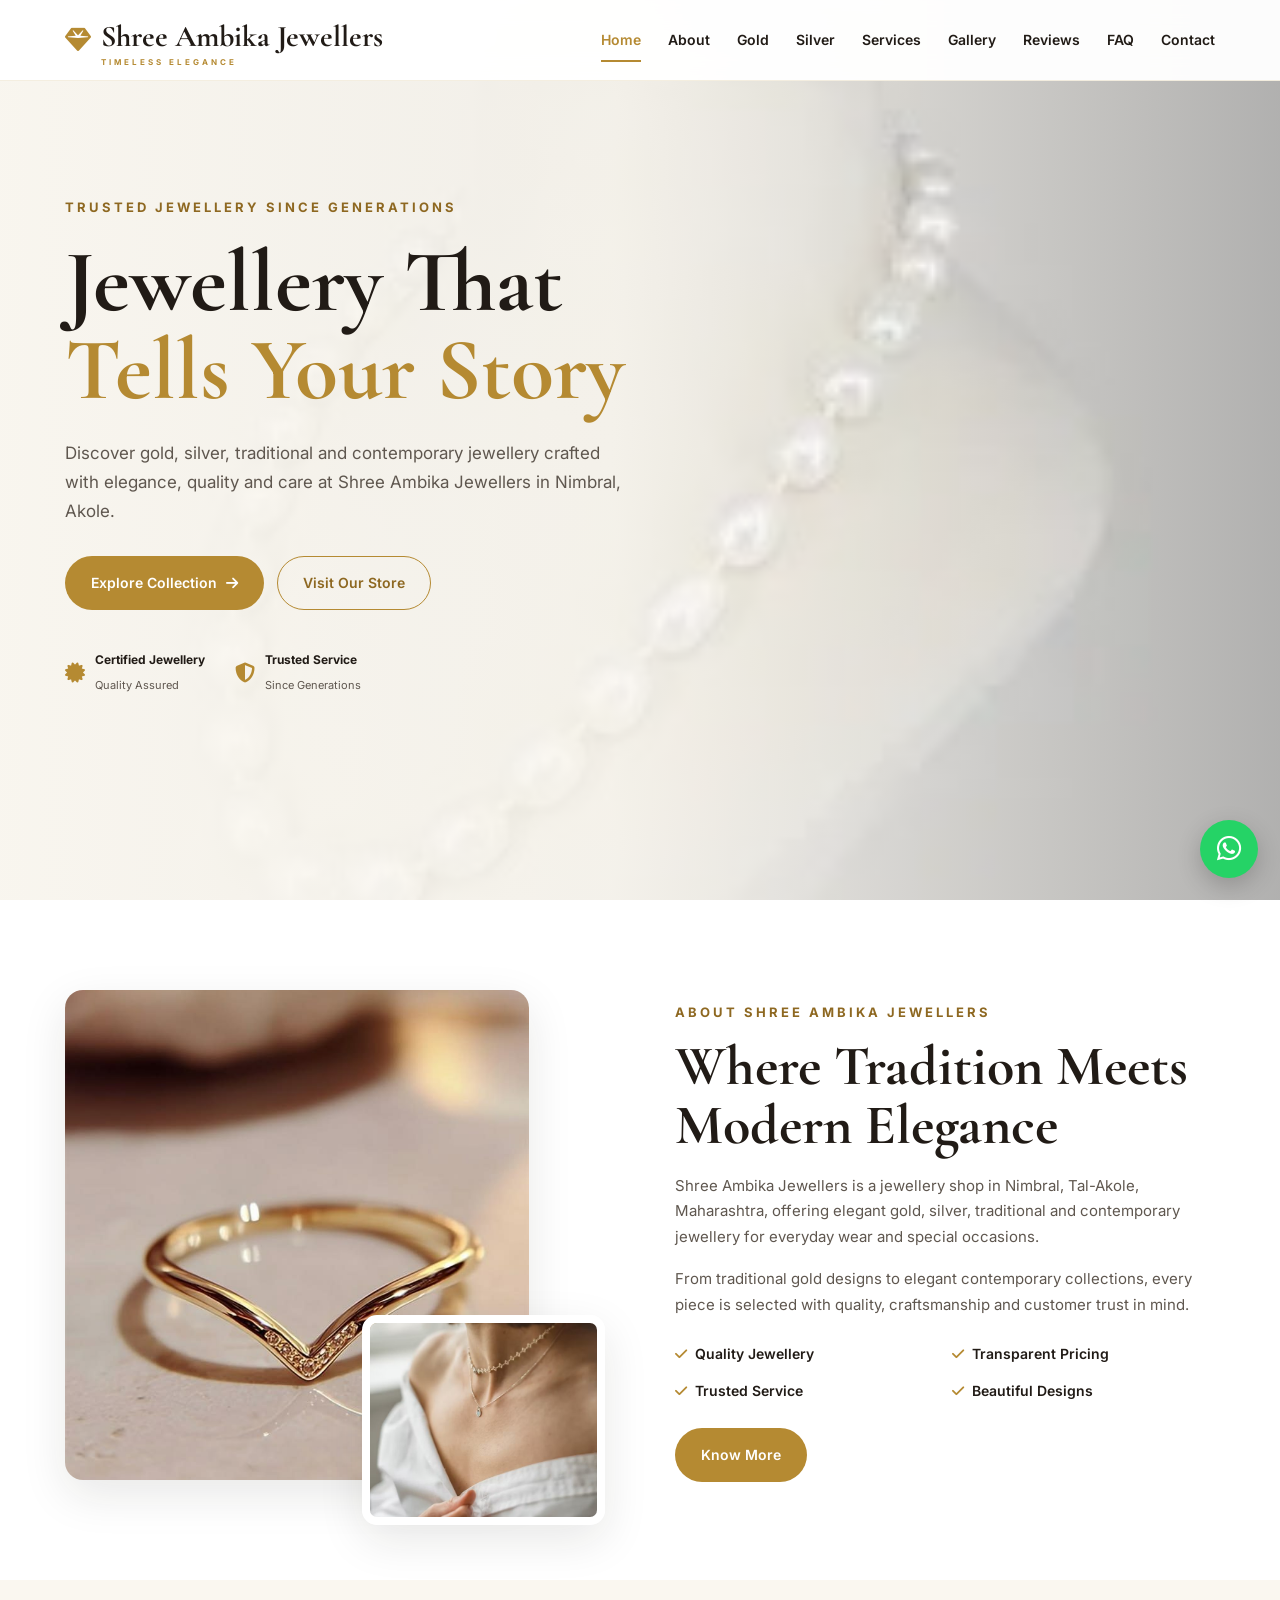
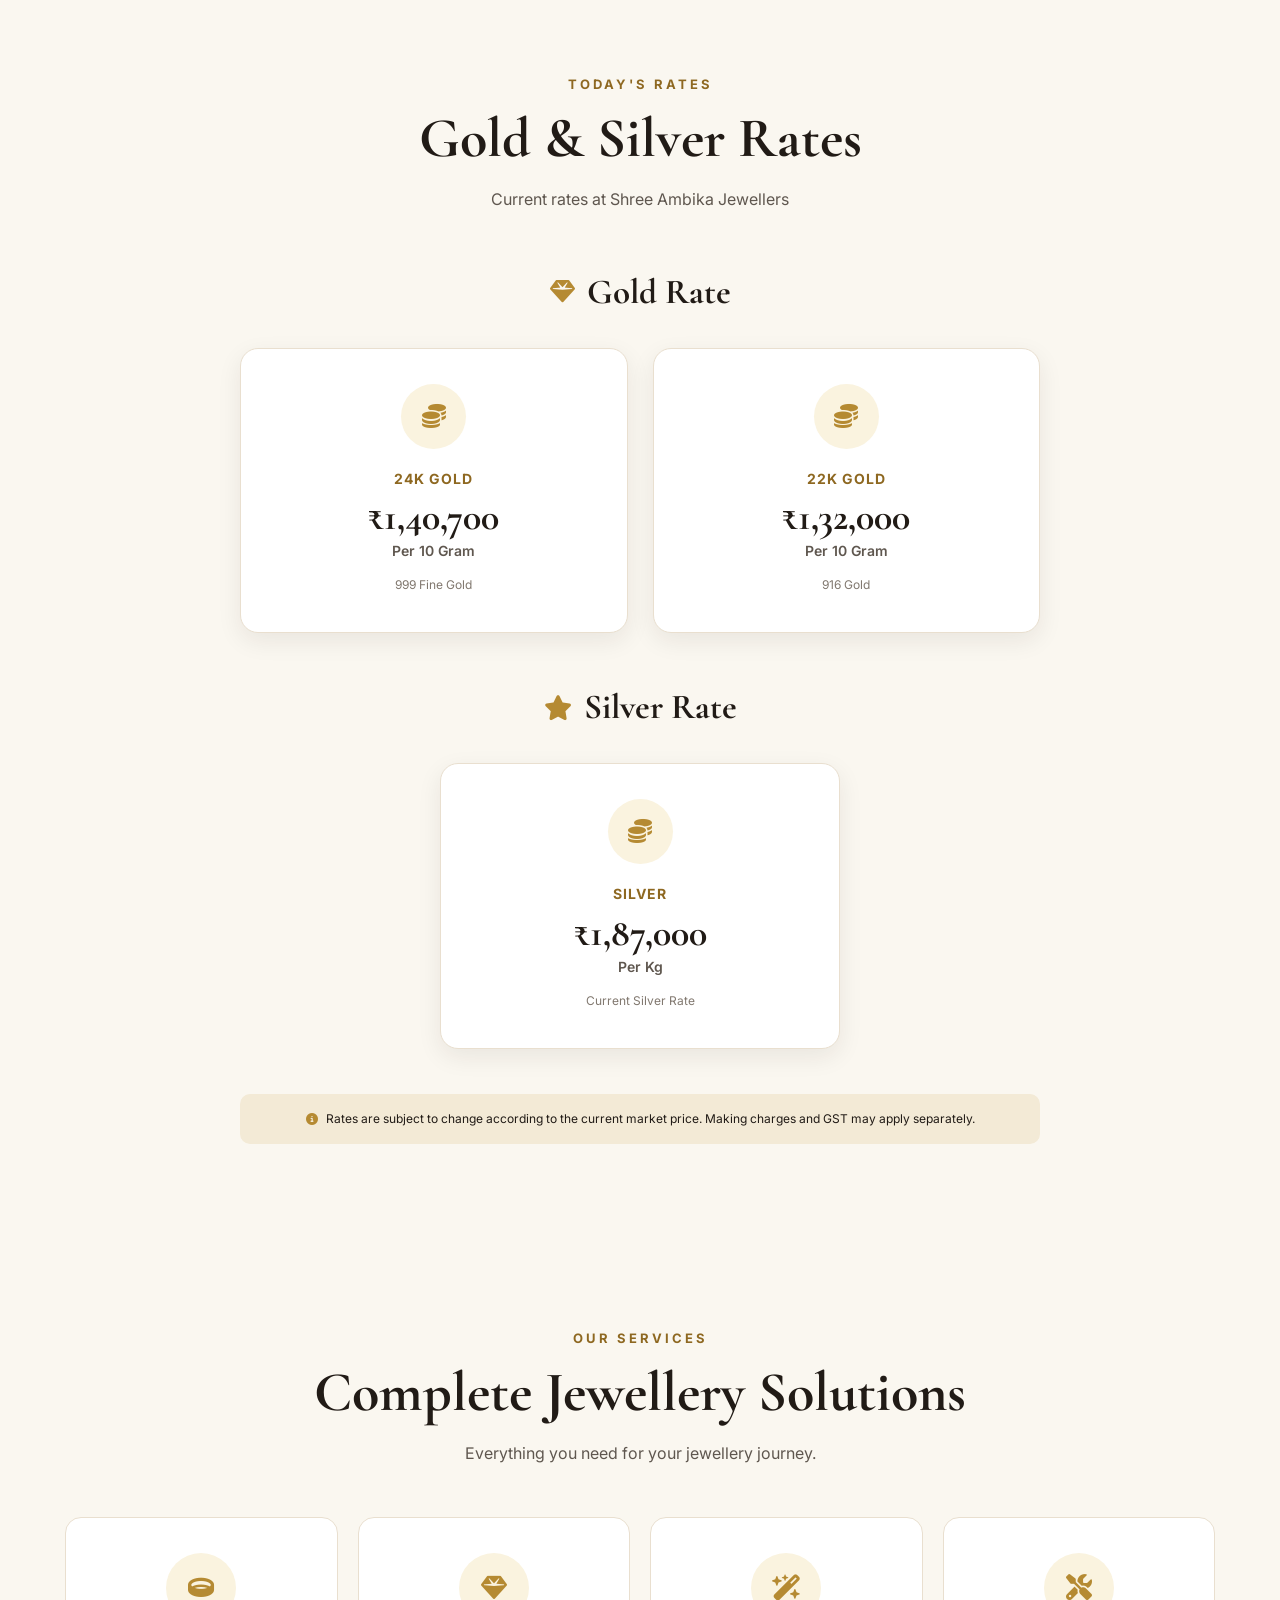
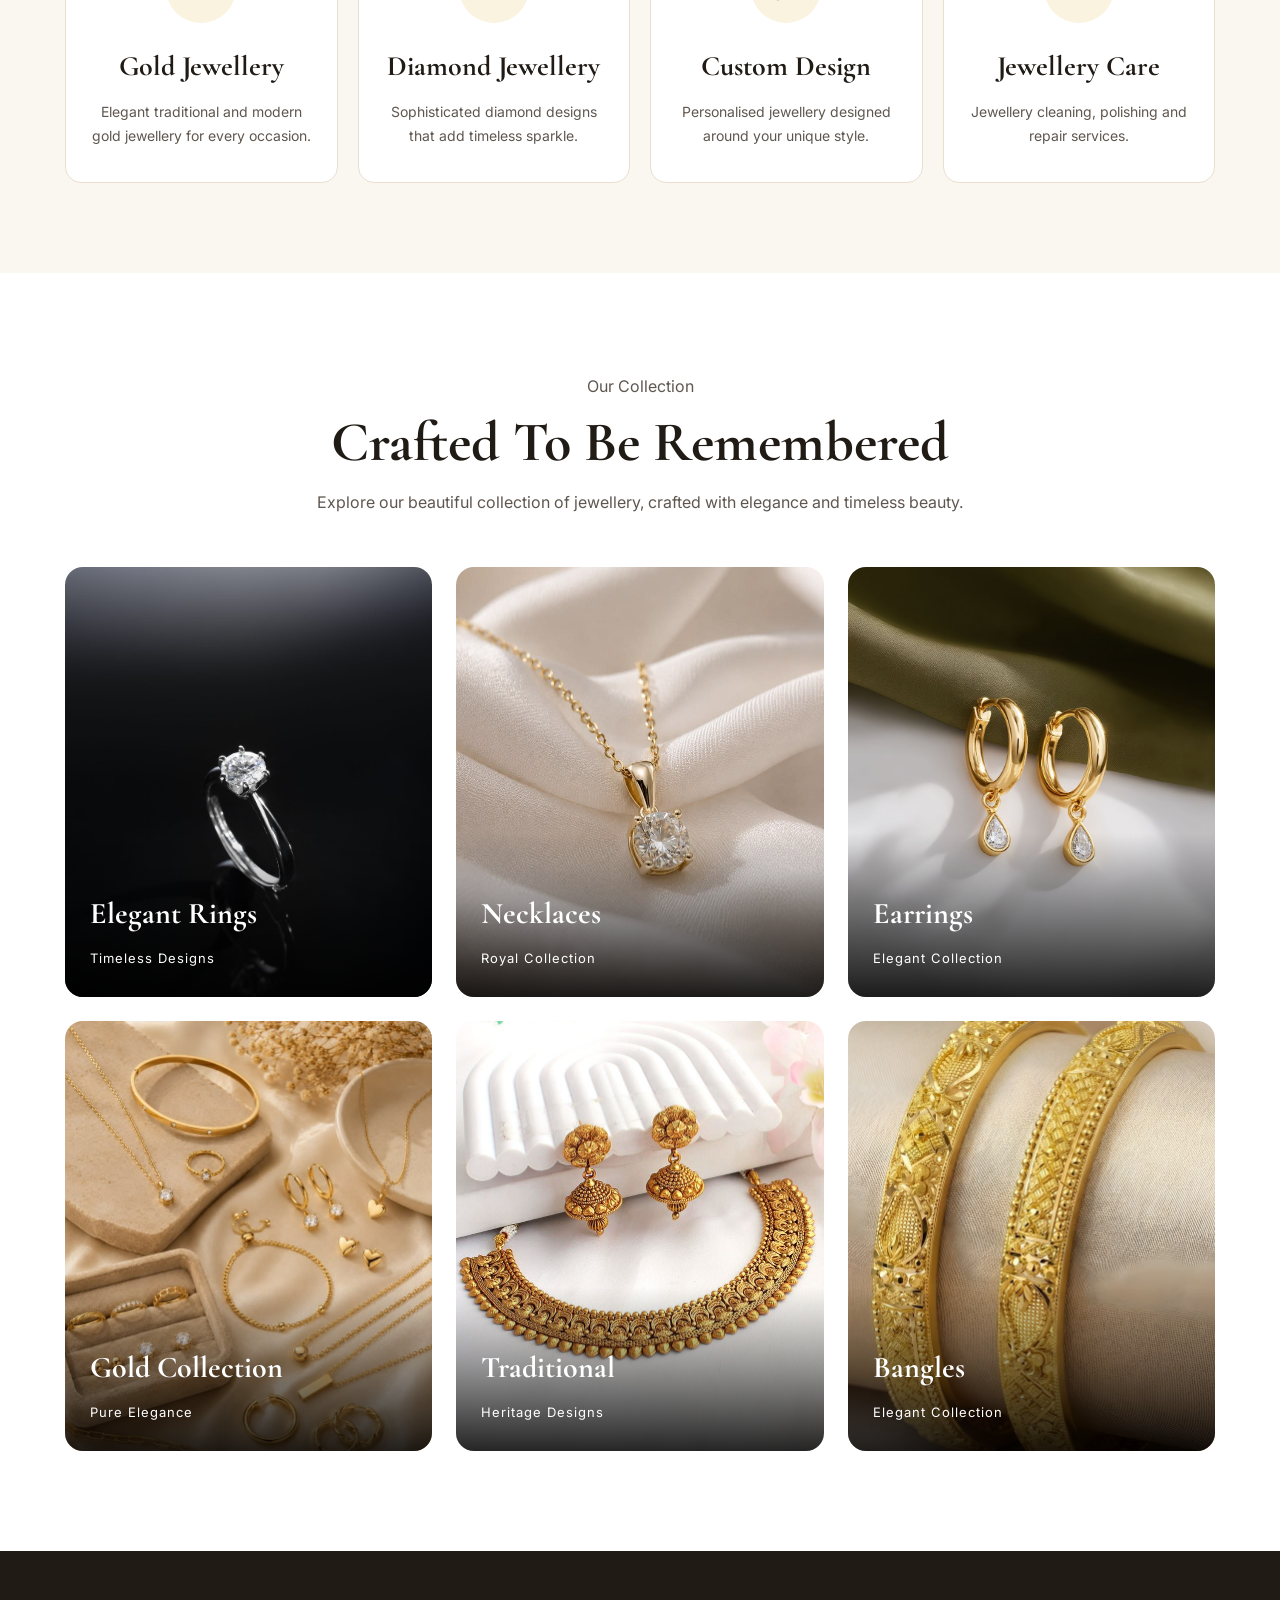
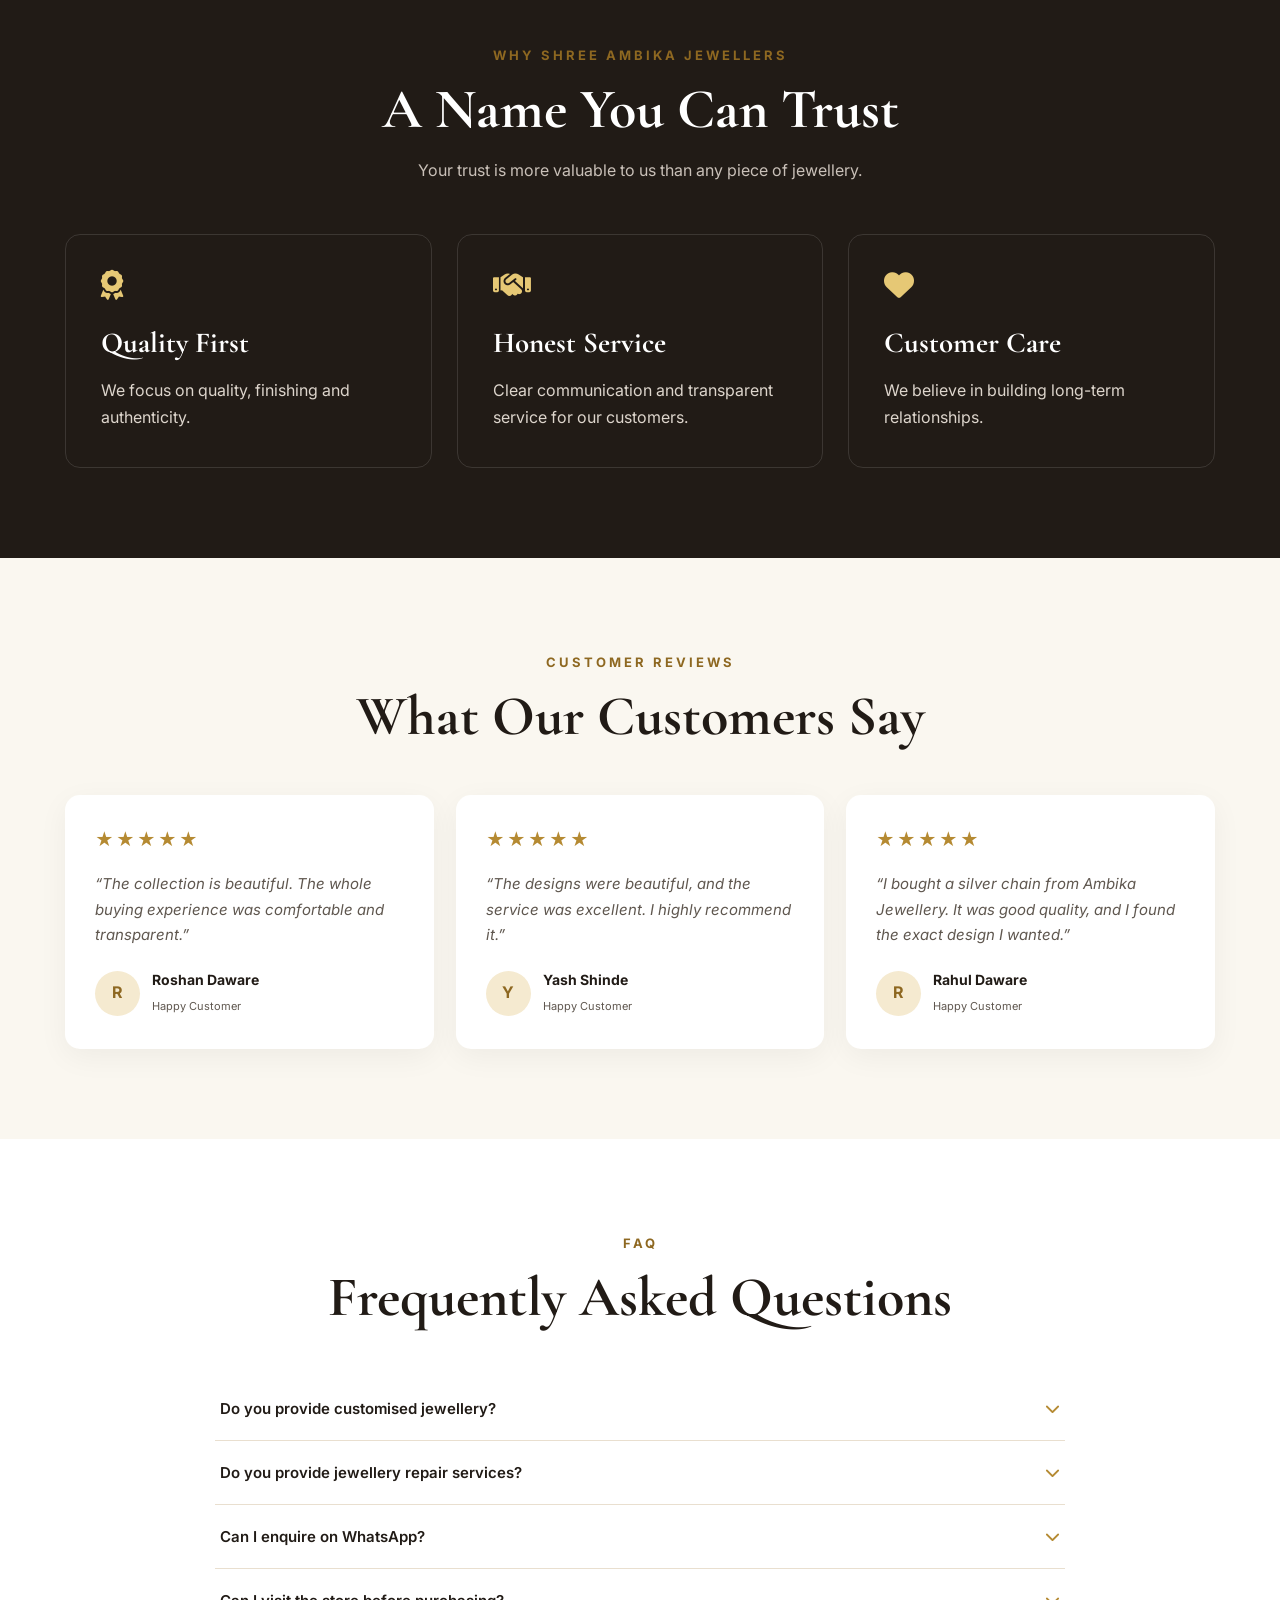
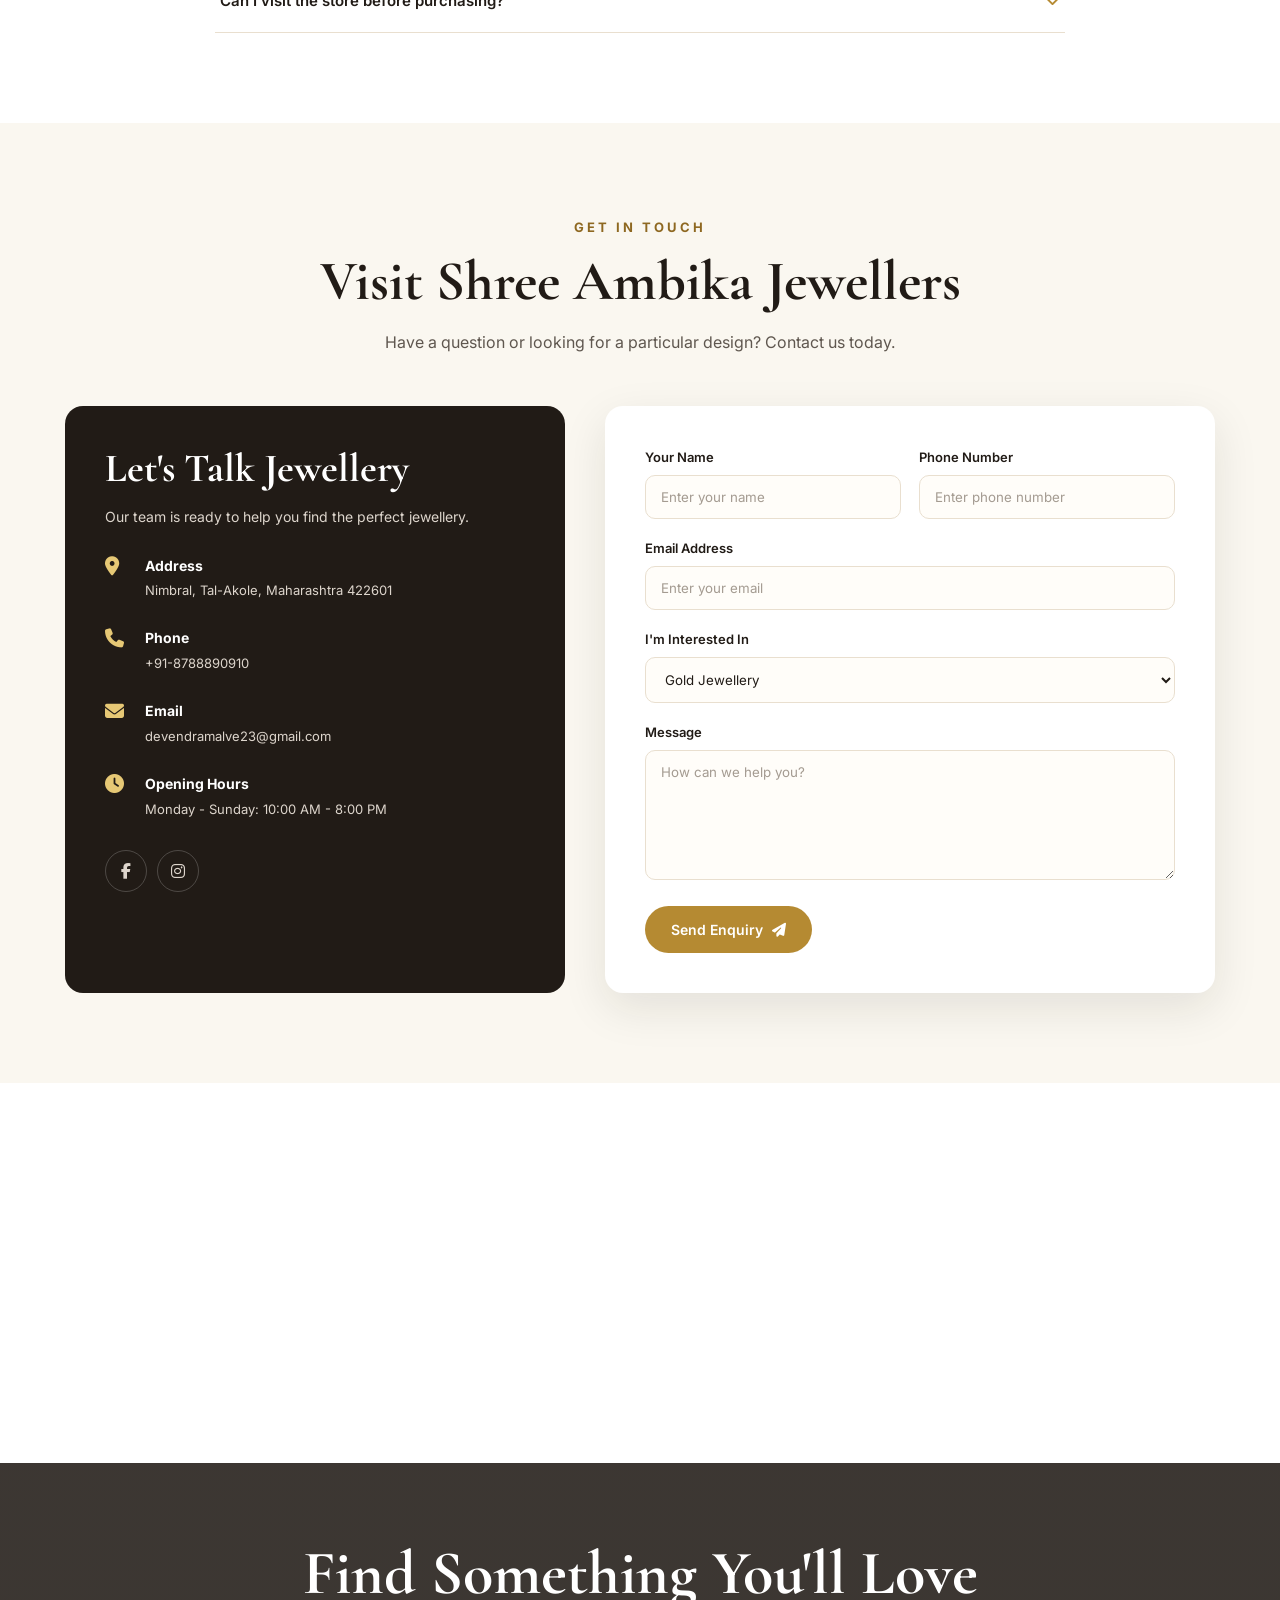
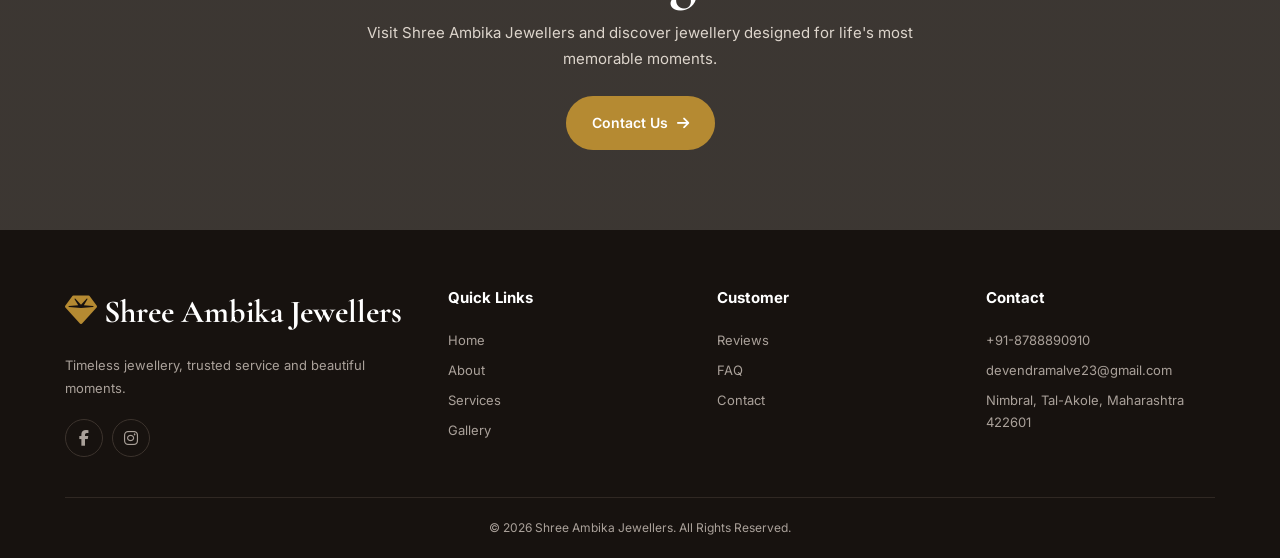
==== index.html @ 8086ce60 "initial jewellery Website" ====
<!DOCTYPE html>
<html lang="en">

<head>

    <!-- ========================= SEO ========================== -->

    <meta charset="UTF-8">

    <meta name="viewport" content="width=device-width, initial-scale=1.0">

    <title>
        Shree Ambika Jewellers | Gold & Silver Jewellery in Nimbral, Akole
    </title>

    <meta name="description"
        content="Shree Ambika Jewellers in Nimbral, Akole offers gold, silver, traditional and elegant jewellery, including rings, necklaces, earrings and bangles.">

    <meta name="author" content="Shree Ambika Jewellers">

    <meta name="robots"
        content="index, follow, max-image-preview:large, max-snippet:-1, max-video-preview:-1">

    <meta name="theme-color" content="#1a0f0a">


    <!-- ========================= CANONICAL ========================== -->

    <link rel="canonical" href="https://YOUR-NETLIFY-SITE.netlify.app/">


    <!-- ========================= FAVICON ========================== -->

    <link rel="icon" type="image/png" sizes="32x32" href="images/favicon-32x32.png">

    <link rel="icon" type="image/png" sizes="192x192" href="images/favicon-192x192.png">

    <link rel="apple-touch-icon" sizes="180x180" href="images/apple-touch-icon.png">


    <!-- ========================= OPEN GRAPH / FACEBOOK ========================== -->

    <meta property="og:type" content="website">

    <meta property="og:site_name"
        content="Shree Ambika Jewellers">

    <meta property="og:title"
        content="Shree Ambika Jewellers | Gold & Silver Jewellery in Nimbral, Akole">

    <meta property="og:description"
        content="Discover elegant gold, silver, traditional and contemporary jewellery at Shree Ambika Jewellers in Nimbral, Akole.">

    <meta property="og:locale" content="en_IN">

    <meta property="og:url" content="https://YOUR-NETLIFY-SITE.netlify.app/">

    <meta property="og:image"
        content="https://YOUR-NETLIFY-SITE.netlify.app/images/og-image.jpg">

    <meta property="og:image:width" content="1200">
    <meta property="og:image:height" content="630">

    <meta property="og:image:alt"
        content="Shree Ambika Jewellers gold jewellery collection">


    <!-- ========================= TWITTER / X ========================== -->

    <meta name="twitter:card"
        content="summary_large_image">

    <meta name="twitter:title"
        content="Shree Ambika Jewellers | Gold & Silver Jewellery in Nimbral, Akole">

    <meta name="twitter:description"
        content="Gold, silver, traditional and elegant jewellery in Nimbral, Akole. Explore rings, necklaces, earrings, bangles and more.">

    <meta name="twitter:image"
        content="https://YOUR-NETLIFY-SITE.netlify.app/images/og-image.jpg">


    <!-- ========================= GOOGLE FONTS ========================== -->

    <link rel="preconnect" href="https://fonts.googleapis.com">

    <link rel="preconnect" href="https://fonts.gstatic.com" crossorigin>

    <link
        href="https://fonts.googleapis.com/css2?family=Cormorant+Garamond:wght@500;600;700&family=Inter:wght@400;500;600;700&display=swap"
        rel="stylesheet">


    <!-- ========================= FONT AWESOME ========================== -->

    <link rel="preconnect" href="https://cdnjs.cloudflare.com">

    <link
        rel="stylesheet"
        href="https://cdnjs.cloudflare.com/ajax/libs/font-awesome/6.5.2/css/all.min.css">


    <!-- ========================= MAIN CSS ========================== -->

    <link rel="stylesheet" href="style.css">


    <!-- ========================= LOCAL BUSINESS / JEWELLERY STRUCTURED DATA ========================== -->

    <script type="application/ld+json">
    {
        "@context": "https://schema.org",
        "@type": "JewelryStore",

        "@id": "https://YOUR-NETLIFY-SITE.netlify.app/#jewellery-store",

        "name": "Shree Ambika Jewellers",

        "description": "Shree Ambika Jewellers in Nimbral, Akole offers gold, silver, traditional and contemporary jewellery including rings, necklaces, earrings and bangles.",

        "url": "https://YOUR-NETLIFY-SITE.netlify.app/",

        "telephone": "+91-8788890910",

        "email": "devendramalve23@gmail.com",

        "image": [
            "https://YOUR-NETLIFY-SITE.netlify.app/images/aboutt.jpg"
        ],

        "address": {
            "@type": "PostalAddress",
            "streetAddress": "Nimbral, Tal-Akole",
            "addressLocality": "Nimbral",
            "addressRegion": "Maharashtra",
            "postalCode": "422601",
            "addressCountry": "IN"
        },

        "openingHoursSpecification": [
            {
                "@type": "OpeningHoursSpecification",
                "dayOfWeek": [
                    "Monday",
                    "Tuesday",
                    "Wednesday",
                    "Thursday",
                    "Friday",
                    "Saturday",
                    "Sunday"
                ],
                "opens": "10:00",
                "closes": "20:00"
            }
        ],

        "sameAs": [
            "https://www.facebook.com/devya.prs/",
            "https://www.instagram.com/shri.ambikajwellers/"
        ]
    }
    </script>

    <noscript><style>.reveal { opacity: 1; transform: none; }</style></noscript>

</head>

<body>

    <!-- ================= SKIP LINK ================= -->

    <a href="#home" class="skip-link">Skip to main content</a>


    <!-- ================= HEADER ================= -->

    <header class="header">

        <div class="container navbar">

            <a href="#home" class="logo">

                <i class="fa-solid fa-gem" aria-hidden="true"></i>

                <div>
                    Shree Ambika Jewellers
                    <small>TIMELESS ELEGANCE</small>
                </div>

            </a>

            <nav class="nav-menu" id="navMenu">

                <a href="#home" class="active">Home</a>
                <a href="#about">About</a>
                <a href="#gold">Gold</a>
                <a href="#silver">Silver</a>
                <a href="#services">Services</a>
                <a href="#gallery">Gallery</a>
                <a href="#reviews">Reviews</a>
                <a href="#faq">FAQ</a>
                <a href="#contact">Contact</a>

            </nav>

            <!-- Mobile Menu Button -->

            <button class="menu-btn" id="menuBtn" aria-label="Open menu">
                <i class="fa-solid fa-bars" aria-hidden="true"></i>
            </button>

        </div>

    </header>


    <!-- ================= HERO ================= -->

    <section class="hero" id="home">

        <div class="container">

            <div class="hero-content reveal">

                <span class="eyebrow">
                    Trusted Jewellery Since Generations
                </span>

                <h1>
                    Jewellery That
                    <span>Tells Your Story</span>
                </h1>

                <p>
                    Discover gold, silver, traditional and contemporary jewellery
                    crafted with elegance, quality and care at Shree Ambika Jewellers
                    in Nimbral, Akole.
                </p>

                <div class="hero-buttons">

                    <a href="#gallery" class="btn btn-primary">
                        Explore Collection
                        <i class="fa-solid fa-arrow-right" aria-hidden="true"></i>
                    </a>

                    <a href="#contact" class="btn btn-outline">
                        Visit Our Store
                    </a>

                </div>

                <div class="hero-features">

                    <div>
                        <i class="fa-solid fa-certificate" aria-hidden="true"></i>
                        <div>
                            <strong>Certified Jewellery</strong>
                            <small>Quality Assured</small>
                        </div>
                    </div>

                    <div>
                        <i class="fa-solid fa-shield-halved" aria-hidden="true"></i>
                        <div>
                            <strong>Trusted Service</strong>
                            <small>Since Generations</small>
                        </div>
                    </div>

                </div>

            </div>

        </div>

    </section>


    <!-- ================= ABOUT ================= -->

    <section class="about" id="about">

        <div class="container about-grid">

            <div class="about-images reveal">

                <img
                    src="images/aboutt.jpg"
                    alt="Ambika Jewellery Collection"
                    class="about-main-image"
                    width="736" height="1313"
                    loading="lazy" decoding="async">

                <img
                    src="images/about1.jpg"
                    alt="Gold Jewellery"
                    class="about-small-image"
                    width="600" height="899"
                    loading="lazy" decoding="async">

            </div>


            <div class="about-content reveal">

                <span class="eyebrow">
                    About Shree Ambika Jewellers
                </span>

                <h2>
                    Where Tradition Meets Modern Elegance
                </h2>

                <p>
                    Shree Ambika Jewellers is a jewellery shop in Nimbral, Tal-Akole,
                    Maharashtra, offering elegant gold, silver, traditional and
                    contemporary jewellery for everyday wear and special occasions.
                </p>

                <p>
                    From traditional gold designs to elegant
                    contemporary collections, every piece is
                    selected with quality, craftsmanship and
                    customer trust in mind.
                </p>

                <ul class="about-list">

                    <li>
                        <i class="fa-solid fa-check" aria-hidden="true"></i>
                        Quality Jewellery
                    </li>

                    <li>
                        <i class="fa-solid fa-check" aria-hidden="true"></i>
                        Transparent Pricing
                    </li>

                    <li>
                        <i class="fa-solid fa-check" aria-hidden="true"></i>
                        Trusted Service
                    </li>

                    <li>
                        <i class="fa-solid fa-check" aria-hidden="true"></i>
                        Beautiful Designs
                    </li>

                </ul>

                <a href="#contact" class="btn btn-primary">
                    Know More
                </a>

            </div>

        </div>

    </section>


    <!-- ================= GOLD & SILVER RATES ================= -->

    <section class="rates-section" id="gold">

        <div class="container">

            <div class="section-heading">

                <span class="eyebrow">Today's Rates</span>

                <h2>Gold & Silver Rates</h2>

                <p>
                    Current rates at Shree Ambika Jewellers
                </p>

            </div>


            <!-- GOLD -->

            <div class="metal-section">

                <div class="metal-title">

                    <i class="fa-solid fa-gem" aria-hidden="true"></i>

                    <h3>Gold Rate</h3>

                </div>


                <div class="rates-grid">

                    <div class="rate-card">

                        <div class="rate-icon">
                            <i class="fa-solid fa-coins" aria-hidden="true"></i>
                        </div>

                        <span>24K Gold</span>

                        <h4>₹1,40,700</h4>

                        <p>Per 10 Gram</p>

                        <small>999 Fine Gold</small>

                    </div>


                    <div class="rate-card">

                        <div class="rate-icon">
                            <i class="fa-solid fa-coins" aria-hidden="true"></i>
                        </div>

                        <span>22K Gold</span>

                        <h4>₹1,32,000</h4>

                        <p>Per 10 Gram</p>

                        <small>916 Gold</small>

                    </div>

                </div>

            </div>


            <!-- SILVER -->

            <div class="metal-section silver-section" id="silver">

                <div class="metal-title">

                    <i class="fa-solid fa-star" aria-hidden="true"></i>

                    <h3>Silver Rate</h3>

                </div>


                <div class="rates-grid silver-grid">

                    <div class="rate-card">

                        <div class="rate-icon">
                            <i class="fa-solid fa-coins" aria-hidden="true"></i>
                        </div>

                        <span>Silver</span>

                        <h4>₹1,87,000</h4>

                        <p>Per Kg</p>

                        <small>Current Silver Rate</small>

                    </div>

                </div>

            </div>


            <div class="rate-note">

                <i class="fa-solid fa-circle-info" aria-hidden="true"></i>

                Rates are subject to change according to the
                current market price. Making charges and GST
                may apply separately.

            </div>

        </div>

    </section>


    <!-- ================= SERVICES ================= -->

    <section class="services" id="services">

        <div class="container">

            <div class="section-heading reveal">

                <span class="eyebrow">
                    Our Services
                </span>

                <h2>
                    Complete Jewellery Solutions
                </h2>

                <p>
                    Everything you need for your jewellery journey.
                </p>

            </div>


            <div class="services-grid">

                <div class="service-card reveal">

                    <div class="service-icon">
                        <i class="fa-solid fa-ring" aria-hidden="true"></i>
                    </div>

                    <h3>Gold Jewellery</h3>

                    <p>
                        Elegant traditional and modern gold
                        jewellery for every occasion.
                    </p>

                </div>


                <div class="service-card reveal">

                    <div class="service-icon">
                        <i class="fa-solid fa-gem" aria-hidden="true"></i>
                    </div>

                    <h3>Diamond Jewellery</h3>

                    <p>
                        Sophisticated diamond designs that
                        add timeless sparkle.
                    </p>

                </div>


                <div class="service-card reveal">

                    <div class="service-icon">
                        <i class="fa-solid fa-wand-magic-sparkles" aria-hidden="true"></i>
                    </div>

                    <h3>Custom Design</h3>

                    <p>
                        Personalised jewellery designed around
                        your unique style.
                    </p>

                </div>


                <div class="service-card reveal">

                    <div class="service-icon">
                        <i class="fa-solid fa-screwdriver-wrench" aria-hidden="true"></i>
                    </div>

                    <h3>Jewellery Care</h3>

                    <p>
                        Jewellery cleaning, polishing and
                        repair services.
                    </p>

                </div>

            </div>

        </div>

    </section>


    <!-- ================= GALLERY ================= -->

    <section class="gallery" id="gallery">

        <div class="container">

            <div class="section-heading">

                <span class="section-tag">Our Collection</span>

                <h2>Crafted To Be Remembered</h2>

                <p>
                    Explore our beautiful collection of jewellery,
                    crafted with elegance and timeless beauty.
                </p>

            </div>


            <div class="gallery-grid">

                <!-- ELEGANT RINGS -->

                <div class="gallery-item collection-category" data-category="rings">

                    <img src="images/ring.jpg"
                         alt="Elegant ring collection at Shree Ambika Jewellers"
                         width="933" height="1400"
                         loading="lazy" decoding="async">

                    <div class="gallery-overlay">
                        <h3>Elegant Rings</h3>
                        <span>Timeless Designs</span>
                    </div>

                </div>


                <!-- NECKLACES -->

                <div class="gallery-item collection-category" data-category="necklaces">

                    <img src="images/necklaces.jpg"
                         alt="Necklace collection at Shree Ambika Jewellers"
                         width="736" height="981"
                         loading="lazy" decoding="async">

                    <div class="gallery-overlay">
                        <h3>Necklaces</h3>
                        <span>Royal Collection</span>
                    </div>

                </div>


                <!-- EARRINGS -->

                <div class="gallery-item collection-category" data-category="earrings">

                    <img src="images/earing.jpg"
                         alt="Elegant earrings collection at Shree Ambika Jewellers"
                         width="992" height="1200"
                         loading="lazy" decoding="async">

                    <div class="gallery-overlay">
                        <h3>Earrings</h3>
                        <span>Elegant Collection</span>
                    </div>

                </div>


                <!-- GOLD -->

                <div class="gallery-item collection-category" data-category="gold">

                    <img src="images/gold.jpg"
                         alt="Gold jewellery collection in Nimbral, Akole"
                         width="735" height="937"
                         loading="lazy" decoding="async">

                    <div class="gallery-overlay">
                        <h3>Gold Collection</h3>
                        <span>Pure Elegance</span>
                    </div>

                </div>


                <!-- TRADITIONAL -->

                <div class="gallery-item collection-category" data-category="traditional">

                    <img src="images/traditional.jpg"
                         alt="Traditional Indian gold jewellery collection"
                         width="736" height="981"
                         loading="lazy" decoding="async">

                    <div class="gallery-overlay">
                        <h3>Traditional</h3>
                        <span>Heritage Designs</span>
                    </div>

                </div>


                <!-- BANGLES -->

                <div class="gallery-item collection-category" data-category="bangles">

                    <img src="images/bangles.jpg"
                         alt="Bangles collection at Shree Ambika Jewellers"
                         width="736" height="1104"
                         loading="lazy" decoding="async">

                    <div class="gallery-overlay">
                        <h3>Bangles</h3>
                        <span>Elegant Collection</span>
                    </div>

                </div>

            </div>

        </div>

    </section>


    <!-- ================= COLLECTION MODAL ================= -->

    <div class="collection-modal" id="collectionModal">

        <div class="collection-modal-overlay"></div>

        <div class="collection-modal-content">

            <button class="collection-close" id="collectionClose" aria-label="Close gallery">
                &times;
            </button>


            <div class="collection-modal-header">

                <span class="section-tag" id="collectionCategory">
                    Collection
                </span>

                <h2 id="collectionTitle">
                    Jewellery Collection
                </h2>

            </div>


            <div class="collection-grid" id="collectionGrid">

                <!-- ================= RINGS ================= -->

                <div class="collection-images" data-collection="rings">

                    <div class="collection-photo">
                        <img src="images/rings/ring1.jpg" alt="Ring design 1 at Shree Ambika Jewellers" width="736" height="1104" loading="lazy" decoding="async">
                    </div>

                    <div class="collection-photo">
                        <img src="images/rings/ring2.jpg" alt="Ring design 2 at Shree Ambika Jewellers" width="736" height="736" loading="lazy" decoding="async">
                    </div>

                    <div class="collection-photo">
                        <img src="images/rings/ring3.jpg" alt="Ring design 3 at Shree Ambika Jewellers" width="785" height="1400" loading="lazy" decoding="async">
                    </div>

                    <div class="collection-photo">
                        <img src="images/rings/ring4.jpg" alt="Ring design 4 at Shree Ambika Jewellers" width="736" height="981" loading="lazy" decoding="async">
                    </div>

                    <div class="collection-photo">
                        <img src="images/rings/ring5.jpg" alt="Ring design 5 at Shree Ambika Jewellers" width="551" height="789" loading="lazy" decoding="async">
                    </div>

                    <div class="collection-photo">
                        <img src="images/rings/ring6.jpg" alt="Ring design 6 at Shree Ambika Jewellers" width="1200" height="1200" loading="lazy" decoding="async">
                    </div>

                </div>


                <!-- ================= NECKLACES ================= -->

                <div class="collection-images" data-collection="necklaces">

                    <div class="collection-photo">
                        <img src="images/necklaces/necklaces1.jpg" alt="Necklace design 1 at Shree Ambika Jewellers" width="736" height="917" loading="lazy" decoding="async">
                    </div>

                    <div class="collection-photo">
                        <img src="images/necklaces/necklaces2.jpg" alt="Necklace design 2 at Shree Ambika Jewellers" width="933" height="1400" loading="lazy" decoding="async">
                    </div>

                    <div class="collection-photo">
                        <img src="images/necklaces/necklaces3.jpg" alt="Necklace design 3 at Shree Ambika Jewellers" width="933" height="1400" loading="lazy" decoding="async">
                    </div>

                    <div class="collection-photo">
                        <img src="images/necklaces/necklaces4.jpg" alt="Necklace design 4 at Shree Ambika Jewellers" width="720" height="959" loading="lazy" decoding="async">
                    </div>

                    <div class="collection-photo">
                        <img src="images/necklaces/necklaces5.jpg" alt="Necklace design 5 at Shree Ambika Jewellers" width="735" height="1105" loading="lazy" decoding="async">
                    </div>

                    <div class="collection-photo">
                        <img src="images/necklaces/necklaces6.jpg" alt="Necklace design 6 at Shree Ambika Jewellers" width="1051" height="1400" loading="lazy" decoding="async">
                    </div>

                </div>


                <!-- ================= EARRINGS ================= -->

                <div class="collection-images" data-collection="earrings">

                    <div class="collection-photo">
                        <img src="images/earing/earing1.jpg" alt="Earring design 1 at Shree Ambika Jewellers" width="387" height="309" loading="lazy" decoding="async">
                    </div>

                    <div class="collection-photo">
                        <img src="images/earing/earing2.jpg" alt="Earring design 2 at Shree Ambika Jewellers" width="800" height="800" loading="lazy" decoding="async">
                    </div>

                    <div class="collection-photo">
                        <img src="images/earing/earing3.jpg" alt="Earring design 3 at Shree Ambika Jewellers" width="1000" height="1000" loading="lazy" decoding="async">
                    </div>

                    <div class="collection-photo">
                        <img src="images/earing/earing4.jpg" alt="Earring design 4 at Shree Ambika Jewellers" width="736" height="1104" loading="lazy" decoding="async">
                    </div>

                    <div class="collection-photo">
                        <img src="images/earing/earing5.jpg" alt="Earring design 5 at Shree Ambika Jewellers" width="550" height="733" loading="lazy" decoding="async">
                    </div>

                    <div class="collection-photo">
                        <img src="images/earing/earing6.jpg" alt="Earring design 6 at Shree Ambika Jewellers" width="360" height="360" loading="lazy" decoding="async">
                    </div>

                </div>


                <!-- ================= GOLD ================= -->

                <div class="collection-images" data-collection="gold">

                    <div class="collection-photo">
                        <img src="images/gold/gold1.jpg" alt="Gold jewellery design 1 at Shree Ambika Jewellers" width="463" height="266" loading="lazy" decoding="async">
                    </div>

                    <div class="collection-photo">
                        <img src="images/gold/gold2.jpg" alt="Gold jewellery design 2 at Shree Ambika Jewellers" width="736" height="1104" loading="lazy" decoding="async">
                    </div>

                    <div class="collection-photo">
                        <img src="images/gold/gold3.jpg" alt="Gold jewellery design 3 at Shree Ambika Jewellers" width="1050" height="1400" loading="lazy" decoding="async">
                    </div>

                    <div class="collection-photo">
                        <img src="images/gold/gold4.jpg" alt="Gold jewellery design 4 at Shree Ambika Jewellers" width="736" height="1104" loading="lazy" decoding="async">
                    </div>

                    <div class="collection-photo">
                        <img src="images/gold/gold5.jpg" alt="Gold jewellery design 5 at Shree Ambika Jewellers" width="736" height="981" loading="lazy" decoding="async">
                    </div>

                    <div class="collection-photo">
                        <img src="images/gold/gold6.jpg" alt="Gold jewellery design 6 at Shree Ambika Jewellers" width="736" height="1309" loading="lazy" decoding="async">
                    </div>

                </div>


                <!-- ================= TRADITIONAL ================= -->

                <div class="collection-images" data-collection="traditional">

                    <div class="collection-photo">
                        <img src="images/traditional/traditional1.jpg" alt="Traditional jewellery design 1 at Shree Ambika Jewellers" width="735" height="833" loading="lazy" decoding="async">
                    </div>

                    <div class="collection-photo">
                        <img src="images/traditional/traditional2.jpg" alt="Traditional jewellery design 2 at Shree Ambika Jewellers" width="688" height="1376" loading="lazy" decoding="async">
                    </div>

                    <div class="collection-photo">
                        <img src="images/traditional/traditional3.jpg" alt="Traditional jewellery design 3 at Shree Ambika Jewellers" width="736" height="981" loading="lazy" decoding="async">
                    </div>

                    <div class="collection-photo">
                        <img src="images/traditional/traditional4.jpg" alt="Traditional jewellery design 4 at Shree Ambika Jewellers" width="896" height="1195" loading="lazy" decoding="async">
                    </div>

                    <div class="collection-photo">
                        <img src="images/traditional/traditional5.jpg" alt="Traditional jewellery design 5 at Shree Ambika Jewellers" width="736" height="1308" loading="lazy" decoding="async">
                    </div>

                    <div class="collection-photo">
                        <img src="images/traditional/traditional6.jpg" alt="Traditional jewellery design 6 at Shree Ambika Jewellers" width="736" height="1104" loading="lazy" decoding="async">
                    </div>

                </div>


                <!-- ================= BANGLES ================= -->

                <div class="collection-images" data-collection="bangles">

                    <div class="collection-photo">
                        <img src="images/bangles/bangles1.jpg" alt="Bangle design 1 at Shree Ambika Jewellers" width="736" height="1104" loading="lazy" decoding="async">
                    </div>

                    <div class="collection-photo">
                        <img src="images/bangles/bangles2.jpg" alt="Bangle design 2 at Shree Ambika Jewellers" width="736" height="980" loading="lazy" decoding="async">
                    </div>

                    <div class="collection-photo">
                        <img src="images/bangles/bangles3.jpg" alt="Bangle design 3 at Shree Ambika Jewellers" width="1080" height="1350" loading="lazy" decoding="async">
                    </div>

                    <div class="collection-photo">
                        <img src="images/bangles/bangles4.jpg" alt="Bangle design 4 at Shree Ambika Jewellers" width="666" height="816" loading="lazy" decoding="async">
                    </div>

                    <div class="collection-photo">
                        <img src="images/bangles/bangles5.jpg" alt="Bangle design 5 at Shree Ambika Jewellers" width="1080" height="1080" loading="lazy" decoding="async">
                    </div>

                    <div class="collection-photo">
                        <img src="images/bangles/bangles6.jpg" alt="Bangle design 6 at Shree Ambika Jewellers" width="620" height="620" loading="lazy" decoding="async">
                    </div>

                </div>

            </div>

        </div>

    </div>


    <!-- ================= IMAGE VIEWER ================= -->

    <div class="image-viewer" id="imageViewer">

        <button class="viewer-close" id="viewerClose" aria-label="Close image">
            &times;
        </button>

        <button class="viewer-prev" id="viewerPrev" aria-label="Previous image">
            &#10094;
        </button>

        <div class="viewer-image-wrapper">

            <img id="viewerImage" src="#" alt="Enlarged jewellery photo">

        </div>

        <button class="viewer-next" id="viewerNext" aria-label="Next image">
            &#10095;
        </button>

    </div>


    <!-- ================= WHY CHOOSE US ================= -->

    <section class="why-us">

        <div class="container">

            <div class="section-heading reveal">

                <span class="eyebrow">
                    Why Shree Ambika Jewellers
                </span>

                <h2>
                    A Name You Can Trust
                </h2>

                <p>
                    Your trust is more valuable to us than any
                    piece of jewellery.
                </p>

            </div>


            <div class="why-grid">

                <div class="why-card reveal">

                    <i class="fa-solid fa-award" aria-hidden="true"></i>

                    <h3>Quality First</h3>

                    <p>
                        We focus on quality, finishing and
                        authenticity.
                    </p>

                </div>


                <div class="why-card reveal">

                    <i class="fa-solid fa-handshake" aria-hidden="true"></i>

                    <h3>Honest Service</h3>

                    <p>
                        Clear communication and transparent
                        service for our customers.
                    </p>

                </div>


                <div class="why-card reveal">

                    <i class="fa-solid fa-heart" aria-hidden="true"></i>

                    <h3>Customer Care</h3>

                    <p>
                        We believe in building long-term
                        relationships.
                    </p>

                </div>

            </div>

        </div>

    </section>


    <!-- ================= REVIEWS ================= -->

    <section class="reviews" id="reviews">

        <div class="container">

            <div class="section-heading reveal">

                <span class="eyebrow">
                    Customer Reviews
                </span>

                <h2>
                    What Our Customers Say
                </h2>

            </div>


            <div class="review-grid">

                <div class="review-card reveal">

                    <div class="stars" aria-label="5 out of 5 stars">
                        ★★★★★
                    </div>

                    <p>
                        “The collection is beautiful.
                        The whole buying experience
                        was comfortable and transparent.”
                    </p>

                    <div class="customer">

                        <div class="customer-avatar" aria-hidden="true">
                            R
                        </div>

                        <div>
                            <strong>Roshan Daware</strong>
                            <small>Happy Customer</small>
                        </div>

                    </div>

                </div>


                <div class="review-card reveal">

                    <div class="stars" aria-label="5 out of 5 stars">
                        ★★★★★
                    </div>

                    <p>
                        “The designs were beautiful,
                        and the service was excellent.
                        I highly recommend it.”
                    </p>

                    <div class="customer">

                        <div class="customer-avatar" aria-hidden="true">
                            Y
                        </div>

                        <div>
                            <strong>Yash Shinde</strong>
                            <small>Happy Customer</small>
                        </div>

                    </div>

                </div>


                <div class="review-card reveal">

                    <div class="stars" aria-label="5 out of 5 stars">
                        ★★★★★
                    </div>

                    <p>
                        “I bought a silver chain from Ambika Jewellery.
                        It was good quality, and I found the exact design I wanted.”
                    </p>

                    <div class="customer">

                        <div class="customer-avatar" aria-hidden="true">
                            R
                        </div>

                        <div>
                            <strong>Rahul Daware</strong>
                            <small>Happy Customer</small>
                        </div>

                    </div>

                </div>

            </div>

        </div>

    </section>


    <!-- ================= FAQ ================= -->

    <section class="faq" id="faq">

        <div class="container">

            <div class="section-heading reveal">

                <span class="eyebrow">
                    FAQ
                </span>

                <h2>
                    Frequently Asked Questions
                </h2>

            </div>


            <div class="faq-container">

                <div class="faq-item reveal">

                    <button class="faq-question" aria-expanded="false">

                        Do you provide customised jewellery?

                        <i class="fa-solid fa-chevron-down" aria-hidden="true"></i>

                    </button>

                    <div class="faq-answer">

                        <p>
                            Yes. We can discuss your preferred
                            design, size and style.
                        </p>

                    </div>

                </div>


                <div class="faq-item reveal">

                    <button class="faq-question" aria-expanded="false">

                        Do you provide jewellery repair services?

                        <i class="fa-solid fa-chevron-down" aria-hidden="true"></i>

                    </button>

                    <div class="faq-answer">

                        <p>
                            Yes. Please visit our store with your
                            jewellery so our team can inspect it.
                        </p>

                    </div>

                </div>


                <div class="faq-item reveal">

                    <button class="faq-question" aria-expanded="false">

                        Can I enquire on WhatsApp?

                        <i class="fa-solid fa-chevron-down" aria-hidden="true"></i>

                    </button>

                    <div class="faq-answer">

                        <p>
                            Yes. You can contact us directly
                            through WhatsApp.
                        </p>

                    </div>

                </div>


                <div class="faq-item reveal">

                    <button class="faq-question" aria-expanded="false">

                        Can I visit the store before purchasing?

                        <i class="fa-solid fa-chevron-down" aria-hidden="true"></i>

                    </button>

                    <div class="faq-answer">

                        <p>
                            Absolutely. We encourage customers
                            to visit our store and explore the
                            collection personally.
                        </p>

                    </div>

                </div>

            </div>

        </div>

    </section>


    <!-- ================= CONTACT ================= -->

    <section class="contact" id="contact">

        <div class="container">

            <div class="section-heading reveal">

                <span class="eyebrow">
                    Get In Touch
                </span>

                <h2>
                    Visit Shree Ambika Jewellers
                </h2>

                <p>
                    Have a question or looking for a particular
                    design? Contact us today.
                </p>

            </div>


            <div class="contact-grid">

                <div class="contact-info reveal">

                    <h3>
                        Let's Talk Jewellery
                    </h3>

                    <p>
                        Our team is ready to help you find the
                        perfect jewellery.
                    </p>


                    <div class="contact-detail">

                        <i class="fa-solid fa-location-dot" aria-hidden="true"></i>

                        <div>
                            <strong>Address</strong>
                            Nimbral, Tal-Akole, Maharashtra 422601
                        </div>

                    </div>


                    <div class="contact-detail">

                        <i class="fa-solid fa-phone" aria-hidden="true"></i>

                        <div>
                            <strong>Phone</strong>
                            +91-8788890910
                        </div>

                    </div>


                    <div class="contact-detail">

                        <i class="fa-solid fa-envelope" aria-hidden="true"></i>

                        <div>
                            <strong>Email</strong>
                            devendramalve23@gmail.com
                        </div>

                    </div>


                    <div class="contact-detail">

                        <i class="fa-solid fa-clock" aria-hidden="true"></i>

                        <div>
                            <strong>Opening Hours</strong>
                            Monday - Sunday:
                            10:00 AM - 8:00 PM
                        </div>

                    </div>


                    <div class="social-icons">

                        <a href="https://www.facebook.com/devya.prs/" target="_blank" rel="noopener noreferrer" aria-label="Shree Ambika Jewellers on Facebook (opens in new tab)">
                            <i class="fa-brands fa-facebook-f" aria-hidden="true"></i>
                        </a>

                        <a href="https://www.instagram.com/shri.ambikajwellers/" target="_blank" rel="noopener noreferrer" aria-label="Shree Ambika Jewellers on Instagram (opens in new tab)">
                            <i class="fa-brands fa-instagram" aria-hidden="true"></i>
                        </a>

                    </div>

                </div>


                <!-- CONTACT FORM -->

                <form class="contact-form reveal" id="contactForm"
                      action="https://formsubmit.co/ajax/devendramalve23@gmail.com"
                      method="POST">

                    <input type="hidden" name="_subject"
                           value="New Enquiry - Shree Ambika Jewellers">

                    <input type="hidden" name="_template" value="table">

                    <input type="text" name="_honey" hidden tabindex="-1" autocomplete="off">

                    <div class="form-row">

                        <div class="form-group">
                            <label for="customerName">Your Name</label>
                            <input type="text" id="customerName"
                                   name="name"
                                   placeholder="Enter your name"
                                   autocomplete="name"
                                   required>
                        </div>

                        <div class="form-group">
                            <label for="customerPhone">Phone Number</label>
                            <input type="tel" id="customerPhone"
                                   name="phone"
                                   placeholder="Enter phone number"
                                   autocomplete="tel"
                                   required>
                        </div>

                    </div>

                    <div class="form-group">
                        <label for="customerEmail">Email Address</label>
                        <input type="email" id="customerEmail"
                               name="email"
                               placeholder="Enter your email"
                               autocomplete="email">
                    </div>

                    <div class="form-group">
                        <label for="customerInterest">I'm Interested In</label>
                        <select id="customerInterest" name="interest" required>
                            <option value="Gold Jewellery">Gold Jewellery</option>
                            <option value="Diamond Jewellery">Diamond Jewellery</option>
                            <option value="Custom Jewellery">Custom Jewellery</option>
                            <option value="Jewellery Repair">Jewellery Repair</option>
                        </select>
                    </div>

                    <div class="form-group">
                        <label for="customerMessage">Message</label>
                        <textarea id="customerMessage" name="message"
                                  placeholder="How can we help you?"
                                  required></textarea>
                    </div>

                    <button type="submit" class="btn btn-primary">
                        Send Enquiry
                        <i class="fa-solid fa-paper-plane" aria-hidden="true"></i>
                    </button>

                    <p id="formMessage" class="form-message"
                       role="status" aria-live="polite"
                       style="display:none;"></p>

                </form>

            </div>

        </div>

    </section>


    <!-- ================= GOOGLE MAP ================= -->

    <section class="map-section">

        <iframe
            src="https://www.google.com/maps?q=Shree+Ambika+Jewellers,Nimbral,Maharashtra,India&amp;output=embed"
            width="100%" height="400"
            loading="lazy"
            referrerpolicy="no-referrer-when-downgrade"
            title="Shree Ambika Jewellers location on Google Maps">
        </iframe>

    </section>


    <!-- ================= CTA ================= -->

    <section class="cta">

        <div class="container reveal">

            <h2>
                Find Something You'll Love
            </h2>

            <p>
                Visit Shree Ambika Jewellers and discover jewellery
                designed for life's most memorable moments.
            </p>

            <a href="#contact" class="btn btn-primary">

                Contact Us

                <i class="fa-solid fa-arrow-right" aria-hidden="true"></i>

            </a>

        </div>

    </section>


    <!-- ================= FOOTER ================= -->

    <footer>

        <div class="container">

            <div class="footer-grid">

                <div>

                    <div class="footer-logo">

                        <i class="fa-solid fa-gem" aria-hidden="true"></i>

                        Shree Ambika Jewellers

                    </div>

                    <p>
                        Timeless jewellery, trusted service
                        and beautiful moments.
                    </p>

                    <div class="footer-social">

                        <a href="https://www.facebook.com/devya.prs/" target="_blank" rel="noopener noreferrer" aria-label="Facebook (opens in new tab)">
                            <i class="fa-brands fa-facebook-f" aria-hidden="true"></i>
                        </a>

                        <a href="https://www.instagram.com/shri.ambikajwellers/" target="_blank" rel="noopener noreferrer" aria-label="Instagram (opens in new tab)">
                            <i class="fa-brands fa-instagram" aria-hidden="true"></i>
                        </a>

                    </div>

                </div>


                <div>

                    <h4>Quick Links</h4>

                    <ul>
                        <li><a href="#home">Home</a></li>
                        <li><a href="#about">About</a></li>
                        <li><a href="#services">Services</a></li>
                        <li><a href="#gallery">Gallery</a></li>
                    </ul>

                </div>


                <div>

                    <h4>Customer</h4>

                    <ul>
                        <li><a href="#reviews">Reviews</a></li>
                        <li><a href="#faq">FAQ</a></li>
                        <li><a href="#contact">Contact</a></li>
                    </ul>

                </div>


                <div>

                    <h4>Contact</h4>

                    <ul>
                        <li>+91-8788890910</li>
                        <li>devendramalve23@gmail.com</li>
                        <li>Nimbral, Tal-Akole, Maharashtra 422601</li>
                    </ul>

                </div>

            </div>


            <div class="copyright">

                © <span id="year"></span>
                Shree Ambika Jewellers.
                All Rights Reserved.

            </div>

        </div>

    </footer>


    <!-- ================= WHATSAPP ================= -->

    <a href="https://wa.me/918788890910?text=Hello%20Shree%20Ambika%20Jewellers"
       class="whatsapp-btn"
       target="_blank"
       rel="noopener noreferrer"
       aria-label="Chat with Shree Ambika Jewellers on WhatsApp (opens in new tab)">

        <i class="fa-brands fa-whatsapp" aria-hidden="true"></i>

    </a>


    <!-- JavaScript -->

    <script src="script.js"></script>

</body>

</html>
---- style.css ----
/* ========================================================= AMBIKA JEWELLERY Main Stylesheet========================================================= */


/* =========================================================1. ROOT VARIABLES========================================================= */

:root {
    --primary-gold: #b58a32;
    --dark-gold: #8e6821;
    --light-gold: #e6c875;

    --cream: #faf7f0;
    --soft-cream: #f5f0e7;

    --white: #ffffff;

    --dark: #211b16;
    --dark-light: #302720;

    --text: #5f574f;
    --text-light: #81786f;

    --border: #e9dfcf;

    --shadow:
        0 15px 45px rgba(33, 27, 22, 0.10);

    --shadow-small:
        0 8px 25px rgba(33, 27, 22, 0.08);

    --transition: 0.3s ease;

    --heading-font: "Cormorant Garamond", serif;
    --body-font: "Inter", sans-serif;
}


/* =========================================================2. RESET========================================================= */

* {
    margin: 0;
    padding: 0;
    box-sizing: border-box;
}

html {
    scroll-behavior: smooth;
    scroll-padding-top: 85px;
}

body {
    font-family: var(--body-font);
    color: var(--text);
    background: var(--white);
    line-height: 1.7;
    overflow-x: hidden;
}

img {
    max-width: 100%;
    display: block;
}

a {
    text-decoration: none;
    color: inherit;
}

ul {
    list-style: none;
}

button,
input,
textarea,
select {
    font-family: inherit;
}


/* =========================================================3. COMMON CONTAINER========================================================= */

.container {
    width: min(1150px, 92%);
    margin: 0 auto;
}


/* =========================================================4. SECTION COMMON STYLES========================================================= */

section {
    padding: 90px 0;
}

.section-heading {
    max-width: 700px;
    margin: 0 auto 50px;
    text-align: center;
}

.eyebrow {
    display: inline-block;

    color: var(--dark-gold);

    font-size: 13px;
    font-weight: 700;

    letter-spacing: 3px;
    text-transform: uppercase;
}

.section-heading h2,
.about-content h2 {
    font-family: var(--heading-font);

    color: var(--dark);

    font-size: clamp(40px, 5vw, 56px);

    line-height: 1.05;

    margin: 12px 0 18px;
}

.section-heading p {
    font-size: 16px;
    color: var(--text);
}


/* =========================================================5. BUTTONS ========================================================= */

.btn {
    display: inline-flex;

    align-items: center;
    justify-content: center;

    gap: 9px;

    padding: 14px 25px;

    border-radius: 50px;

    border: 1px solid transparent;

    font-size: 14px;
    font-weight: 600;

    cursor: pointer;

    transition:
        background var(--transition),
        color var(--transition),
        transform var(--transition),
        box-shadow var(--transition);
}

.btn-primary {
    background: var(--primary-gold);
    color: var(--white);
}

.btn-primary:hover {
    background: var(--dark-gold);

    transform: translateY(-3px);

    box-shadow:
        0 10px 25px rgba(181, 138, 50, 0.25);
}

.btn-outline {
    border-color: var(--primary-gold);
    color: var(--dark-gold);

    background: transparent;
}

.btn-outline:hover {
    background: var(--primary-gold);
    color: var(--white);

    transform: translateY(-2px);
}


/* =========================================================6. HEADER========================================================= */

.header {
    position: fixed;

    top: 0;
    left: 0;

    width: 100%;

    z-index: 1000;

    background: rgba(255, 255, 255, 0.96);

    backdrop-filter: blur(12px);

    border-bottom:
        1px solid rgba(181, 138, 50, 0.15);
}

.navbar {
    min-height: 80px;

    display: flex;

    align-items: center;

    justify-content: space-between;

    gap: 30px;
}


/* ========================================================= LOGO========================================================= */

.logo {
    display: flex;

    align-items: center;

    gap: 10px;

    color: var(--dark);

    font-family: var(--heading-font);

    font-size: 30px;

    font-weight: 700;

    white-space: nowrap;
}

.logo i {
    color: var(--primary-gold);

    font-size: 26px;
}

.logo small {
    display: block;

    margin-top: -6px;

    color: var(--primary-gold);

    font-family: var(--body-font);

    font-size: 8px;

    letter-spacing: 3px;

    font-weight: 700;
}


/* =========================================================NAVIGATION========================================================= */

.nav-menu {
    display: flex;

    align-items: center;

    gap: 27px;
}

.nav-menu a {
    position: relative;

    color: var(--dark);

    font-size: 14px;

    font-weight: 600;

    padding: 5px 0;

    transition: color var(--transition);
}

.nav-menu a::after {
    content: "";

    position: absolute;

    left: 0;
    bottom: -5px;

    width: 0;
    height: 2px;

    background: var(--primary-gold);

    transition: width var(--transition);
}

.nav-menu a:hover,
.nav-menu a.active {
    color: var(--primary-gold);
}

.nav-menu a:hover::after,
.nav-menu a.active::after {
    width: 100%;
}


/* =========================================================MOBILE MENU BUTTON========================================================= */

.menu-btn {
    display: none;

    width: 45px;
    height: 45px;

    border: none;

    border-radius: 10px;

    background: var(--cream);

    color: var(--dark);

    font-size: 20px;

    cursor: pointer;

    transition: var(--transition);
}

.menu-btn:hover {
    background: var(--primary-gold);

    color: var(--white);
}


/* =========================================================7. HERO SECTION========================================================= */

.hero {
    min-height: 100vh;

    padding-top: 80px;

    display: flex;

    align-items: center;

    background:
        linear-gradient(
            90deg,
            rgba(250, 247, 240, 0.98) 0%,
            rgba(250, 247, 240, 0.90) 48%,
            rgba(250, 247, 240, 0.15) 100%
        ),
        url("images/hero.jpg")
        center / cover no-repeat;
}

.hero-content {
    max-width: 650px;
}

.hero h1 {
    font-family: var(--heading-font);

    color: var(--dark);

    font-size: clamp(55px, 7vw, 88px);

    line-height: 100%;

    margin: 18px 0 25px;
}

.hero h1 span {
    display: block;

    color: var(--primary-gold);
}

.hero-content > p {
    max-width: 570px;

    font-size: 17px;

    margin-bottom: 30px;
}

.hero-buttons {
    display: flex;

    align-items: center;

    flex-wrap: wrap;

    gap: 13px;
}

.hero-features {
    display: flex;

    align-items: center;

    flex-wrap: wrap;

    gap: 30px;

    margin-top: 40px;
}

.hero-features > div {
    display: flex;

    align-items: center;

    gap: 10px;
}

.hero-features i {
    color: var(--primary-gold);

    font-size: 20px;
}

.hero-features strong {
    display: block;

    color: var(--dark);

    font-size: 12px;
}

.hero-features small {
    font-size: 11px;

    color: var(--text);
}


/* =========================================================8. ABOUT SECTION========================================================= */

.about {
    background: var(--white);
}

.about-grid {
    display: grid;

    grid-template-columns: 1fr 1fr;

    gap: 70px;

    align-items: center;
}


/* =========================================================ABOUT IMAGES========================================================= */

.about-images {
    position: relative;

    min-height: 500px;
}

.about-main-image {
    width: 86%;

    height: 490px;

    object-fit: cover;

    border-radius: 18px;

    box-shadow: var(--shadow);
}

.about-small-image {
    position: absolute;

    right: 0;

    bottom: -35px;

    width: 45%;

    height: 210px;

    object-fit: cover;

    border: 8px solid var(--white);

    border-radius: 15px;

    box-shadow: var(--shadow);
}


/* =========================================================ABOUT CONTENT========================================================= */

.about-content p {
    margin-bottom: 17px;

    font-size: 15px;
}

.about-list {
    display: grid;

    grid-template-columns: 1fr 1fr;

    gap: 13px;

    margin: 25px 0;
}

.about-list li {
    display: flex;

    align-items: center;

    gap: 8px;

    color: var(--dark);

    font-size: 14px;

    font-weight: 600;
}

.about-list i {
    color: var(--primary-gold);
}


/* =========================================================9. SERVICES========================================================= */

.services {
    background: var(--cream);
}

.services-grid {
    display: grid;

    grid-template-columns:
        repeat(4, 1fr);

    gap: 20px;
}

.service-card {
    padding: 35px 25px;

    background: var(--white);

    border: 1px solid var(--border);

    border-radius: 16px;

    text-align: center;

    transition:
        transform var(--transition),
        box-shadow var(--transition),
        border-color var(--transition);
}

.service-card:hover {
    transform: translateY(-8px);

    border-color: var(--light-gold);

    box-shadow: var(--shadow);
}

.service-icon {
    width: 70px;
    height: 70px;

    display: grid;

    place-items: center;

    margin: 0 auto 20px;

    border-radius: 50%;

    background: #faf3df;

    color: var(--primary-gold);

    font-size: 26px;
}

.service-card h3 {
    font-family: var(--heading-font);

    color: var(--dark);

    font-size: 28px;

    margin-bottom: 9px;
}

.service-card p {
    font-size: 14px;
}


/* =========================================================11. WHY US======================================================== */

.why-us {
    background: var(--dark);

    color: #ddd5cc;
}

.why-us .section-heading h2 {
    color: var(--white);
}

.why-us .section-heading p {
    color: #c9c0b8;
}

.why-grid {
    display: grid;

    grid-template-columns:
        repeat(3, 1fr);

    gap: 25px;
}

.why-card {
    padding: 35px;

    border:
        1px solid rgba(255, 255, 255, 0.12);

    border-radius: 15px;

    transition:
        transform var(--transition),
        border-color var(--transition);
}

.why-card:hover {
    transform: translateY(-5px);

    border-color:
        rgba(230, 200, 117, 0.5);
}

.why-card i {
    color: var(--light-gold);

    font-size: 30px;

    margin-bottom: 18px;
}

.why-card h3 {
    color: var(--white);

    font-family: var(--heading-font);

    font-size: 29px;

    margin-bottom: 10px;
}


/* =========================================================12. REVIEWS========================================================= */

.reviews {
    background: var(--cream);
}

.review-grid {
    display: grid;

    grid-template-columns:
        repeat(3, 1fr);

    gap: 22px;
}

.review-card {
    background: var(--white);

    padding: 30px;

    border-radius: 15px;

    box-shadow:
        0 8px 30px rgba(0, 0, 0, 0.05);

    transition:
        transform var(--transition),
        box-shadow var(--transition);
}

.review-card:hover {
    transform: translateY(-5px);

    box-shadow: var(--shadow);
}

.stars {
    color: var(--primary-gold);

    font-size: 18px;

    letter-spacing: 2px;

    margin-bottom: 15px;
}

.review-card > p {
    font-size: 15px;

    font-style: italic;

    margin-bottom: 20px;
}

.customer {
    display: flex;

    align-items: center;

    gap: 12px;
}

.customer-avatar {
    width: 45px;
    height: 45px;

    display: grid;

    place-items: center;

    border-radius: 50%;

    background: #f5ead0;

    color: var(--dark-gold);

    font-weight: 700;
}

.customer strong {
    display: block;

    color: var(--dark);

    font-size: 14px;
}

.customer small {
    font-size: 11px;
}


/* =========================================================13. FAQ======================================================== */

.faq {
    background: var(--white);
}

.faq-container {
    max-width: 850px;

    margin: 0 auto;
}

.faq-item {
    border-bottom: 1px solid var(--border);
}

.faq-question {
    width: 100%;

    display: flex;

    align-items: center;

    justify-content: space-between;

    gap: 20px;

    padding: 22px 5px;

    background: transparent;

    border: none;

    color: var(--dark);

    text-align: left;

    font-size: 15px;

    font-weight: 600;

    cursor: pointer;
}

.faq-question i {
    color: var(--primary-gold);

    transition:
        transform var(--transition);
}

.faq-item.active .faq-question i {
    transform: rotate(180deg);
}

.faq-answer {
    max-height: 0;

    overflow: hidden;

    transition:
        max-height 0.4s ease;
}

.faq-answer p {
    padding:
        0 5px 20px;

    font-size: 14px;
}


/* =========================================================14. CONTACT========================================================= */

.contact {
    background: var(--cream);
}

.contact-grid {
    display: grid;

    grid-template-columns:
        0.9fr 1.1fr;

    gap: 40px;
}


/* =========================================================CONTACT INFORMATION========================================================= */

.contact-info {
    padding: 40px;

    background: var(--dark);

    color: #ddd5cc;

    border-radius: 18px;
}

.contact-info h3 {
    color: var(--white);

    font-family: var(--heading-font);

    font-size: 40px;

    line-height: 1.1;

    margin-bottom: 15px;
}

.contact-info > p {
    font-size: 14px;
}

.contact-detail {
    display: flex;

    gap: 15px;

    margin: 25px 0;
}

.contact-detail > i {
    width: 25px;

    color: var(--light-gold);

    font-size: 19px;

    margin-top: 3px;
}

.contact-detail strong {
    display: block;

    color: var(--white);

    font-size: 14px;

    margin-bottom: 2px;
}

.contact-detail div {
    font-size: 13px;
}


/* =========================================================SOCIAL ICONS========================================================= */

.social-icons {
    display: flex;

    gap: 10px;

    margin-top: 30px;
}

.social-icons a {
    width: 42px;
    height: 42px;

    display: grid;

    place-items: center;

    border:
        1px solid rgba(255, 255, 255, 0.2);

    border-radius: 50%;

    transition: var(--transition);
}

.social-icons a:hover {
    background: var(--primary-gold);

    border-color: var(--primary-gold);

    color: var(--white);

    transform: translateY(-3px);
}


/* =========================================================CONTACT FORM========================================================= */

.contact-form {
    padding: 40px;

    background: var(--white);

    border-radius: 18px;

    box-shadow: var(--shadow);
}

.form-row {
    display: grid;

    grid-template-columns:
        1fr 1fr;

    gap: 18px;
}

.form-group {
    margin-bottom: 18px;
}

.form-group label {
    display: block;

    color: var(--dark);

    font-size: 13px;

    font-weight: 600;

    margin-bottom: 7px;
}

.form-group input,
.form-group textarea,
.form-group select {
    width: 100%;

    padding: 13px 15px;

    border:
        1px solid var(--border);

    border-radius: 10px;

    background: #fffdf9;

    color: var(--dark);

    outline: none;

    transition:
        border-color var(--transition),
        box-shadow var(--transition);
}

.form-group input::placeholder,
.form-group textarea::placeholder {
    color: #a49b91;
}

.form-group input:focus,
.form-group textarea:focus,
.form-group select:focus {
    border-color: var(--primary-gold);

    box-shadow:
        0 0 0 3px
        rgba(181, 138, 50, 0.10);
}

.form-group textarea {
    min-height: 130px;

    resize: vertical;
}

.form-message {
    display: none;

    margin-top: 15px;

    padding: 12px;

    border-radius: 8px;

    background: #edf8ee;

    color: #28652d;

    font-size: 13px;
}


/* =========================================================15. GOOGLE MAP========================================================= */

.map-section {
    padding: 0;

    line-height: 0;
}

.map-section iframe {
    width: 100%;

    height: 380px;

    border: 0;
}


/* =========================================================16. CTA SECTION========================================================= */

.cta {
    padding: 80px 0;

    text-align: center;

    background:
        linear-gradient(
            rgba(33, 27, 22, 0.88),
            rgba(33, 27, 22, 0.88)
        );
}

.cta h2 {
    color: var(--white);

    font-family: var(--heading-font);

    font-size: clamp(42px, 6vw, 62px);

    line-height: 1;

    margin-bottom: 15px;
}

.cta p {
    max-width: 600px;

    margin: 0 auto 25px;

    color: #ddd5cc;

    font-size: 15px;
}


/* =========================================================17. FOOTER========================================================= */

footer {
    background: #17120f;

    color: #aaa19a;

    padding:
        55px 0 20px;
}

.footer-grid {
    display: grid;

    grid-template-columns:
        1.5fr 1fr 1fr 1fr;

    gap: 40px;

    padding-bottom: 40px;
}

.footer-logo {
    color: var(--white);

    font-family: var(--heading-font);

    font-size: 32px;

    font-weight: 700;

    margin-bottom: 15px;
}

.footer-logo i {
    color: var(--primary-gold);
}

footer p {
    font-size: 13px;
}

footer h4 {
    color: var(--white);

    font-size: 15px;

    margin-bottom: 18px;
}

footer ul li {
    margin: 8px 0;

    font-size: 13px;
}

footer a {
    transition: color var(--transition);
}

footer a:hover {
    color: var(--light-gold);
}


/* =========================================================FOOTER SOCIAL========================================================= */

.footer-social {
    display: flex;

    gap: 9px;

    margin-top: 20px;
}

.footer-social a {
    width: 38px;
    height: 38px;

    display: grid;

    place-items: center;

    border:
        1px solid #3c332d;

    border-radius: 50%;
}

.footer-social a:hover {
    background: var(--primary-gold);

    border-color: var(--primary-gold);

    color: var(--white);
}


/* =========================================================COPYRIGHT========================================================= */

.copyright {
    padding-top: 20px;

    border-top:
        1px solid #302823;

    text-align: center;

    font-size: 12px;
}


/* =========================================================18. WHATSAPP FLOATING BUTTON========================================================= */

.whatsapp-btn {
    position: fixed;

    right: 22px;

    bottom: 22px;

    width: 58px;
    height: 58px;

    display: grid;

    place-items: center;

    background: #25d366;

    color: var(--white);

    border-radius: 50%;

    font-size: 28px;

    z-index: 999;

    box-shadow:
        0 8px 25px rgba(0, 0, 0, 0.20);

    transition:
        transform var(--transition);
}

.whatsapp-btn:hover {
    transform: scale(1.08);

    color: var(--white);
}


/* =========================================================19. SCROLL REVEAL ANIMATION========================================================= */

.reveal {
    opacity: 0;

    transform:
        translateY(35px);

    transition:
        opacity 0.8s ease,
        transform 0.8s ease;
}

.reveal.show {
    opacity: 1;

    transform:
        translateY(0);
}


/* =========================================================20. TABLET RESPONSIVE========================================================= */

@media (max-width: 1000px) {

    .services-grid {
        grid-template-columns:
            repeat(2, 1fr);
    }

    .footer-grid {
        grid-template-columns:
            repeat(2, 1fr);
    }

    .about-grid {
        gap: 40px;
    }

    .nav-menu {
        gap: 18px;
    }

}


/* =========================================================21. MOBILE NAVIGATION========================================================= */

@media (max-width: 800px) {

    section {
        padding: 70px 0;
    }


    /* Mobile menu button */

    .menu-btn {
        display: block;
    }


    /* Mobile navigation */

    .nav-menu {
        position: absolute;

        top: 80px;

        left: 0;

        width: 100%;

        display: none;

        flex-direction: column;

        align-items: flex-start;

        gap: 0;

        padding: 15px 5%;

        background: var(--white);

        border-top:
            1px solid var(--border);

        box-shadow:
            0 15px 30px rgba(0, 0, 0, 0.08);
    }

    .nav-menu.active {
        display: flex;
    }

    .nav-menu a {
        width: 100%;

        padding: 12px 0;

        border-bottom:
            1px solid #eee;
    }

    .nav-menu a:last-child {
        border-bottom: none;
    }

    .nav-menu a::after {
        display: none;
    }


    /* Hero */

    .hero {
        min-height: 90vh;

        background:
            linear-gradient(
                rgba(250, 247, 240, 0.91),
                rgba(250, 247, 240, 0.96)
            ),
            url("images/hero.jpg")
            center / cover no-repeat;
    }


    /* About */

    .about-grid {
        grid-template-columns: 1fr;
    }


    /* Contact */

    .contact-grid {
        grid-template-columns: 1fr;
    }


    /* Reviews */

    .review-grid {
        grid-template-columns: 1fr;
    }


    /* Why */

    .why-grid {
        grid-template-columns: 1fr;
    }


}


/* =========================================================22. SMALL MOBILE========================================================= */

@media (max-width: 550px) {

    section {
        padding: 65px 0;
    }


    /* Logo */

    .navbar {
        min-height: 70px;
    }

    .logo {
        font-size: 26px;
    }

    .logo i {
        font-size: 22px;
    }

    .logo small {
        font-size: 7px;
    }


    /* Navigation */

    .nav-menu {
        top: 70px;
    }


    /* Hero */

    .hero {
        padding-top: 70px;
    }

    .hero h1 {
        font-size: 58px;
    }

    .hero-content > p {
        font-size: 15px;
    }

    .hero-buttons {
        align-items: stretch;

        flex-direction: column;
    }

    .hero-buttons .btn {
        width: 100%;
    }

    .hero-features {
        flex-direction: column;

        align-items: flex-start;

        gap: 15px;
    }


    /* About */

    .about-images {
        min-height: 380px;
    }

    .about-main-image {
        width: 100%;

        height: 350px;
    }

    .about-small-image {
        width: 48%;

        height: 145px;

        bottom: -25px;
    }

    .about-list {
        grid-template-columns: 1fr;
    }


    /* Services */

    .services-grid {
        grid-template-columns: 1fr;
    }



    /* Contact */

    .form-row {
        grid-template-columns: 1fr;
    }

    .contact-info,
    .contact-form {
        padding: 28px 22px;
    }


    /* Footer */

    .footer-grid {
        grid-template-columns: 1fr;
    }


    /* WhatsApp */

    .whatsapp-btn {
        width: 54px;
        height: 54px;

        right: 15px;
        bottom: 15px;

        font-size: 26px;
    }

}


/* =========================================================23. ACCESSIBILITY========================================================= */

a:focus-visible,
button:focus-visible,
input:focus-visible,
textarea:focus-visible,
select:focus-visible {
    outline:
        3px solid rgba(181, 138, 50, 0.35);

    outline-offset: 3px;
}


/* =========================================================24. REDUCED MOTION======================================================== */

@media (prefers-reduced-motion: reduce) {

    html {
        scroll-behavior: auto;
    }

    *,
    *::before,
    *::after {
        animation-duration: 0.01ms !important;

        animation-iteration-count: 1 !important;

        transition-duration: 0.01ms !important;

        scroll-behavior: auto !important;
    }

}
/* =========================================================GOLD & SILVER RATES========================================================= */

.rates-section {
    background: var(--cream);
}

.metal-section {
    margin-bottom: 45px;
}

.metal-title {
    display: flex;
    align-items: center;
    justify-content: center;
    gap: 12px;

    margin-bottom: 25px;
}

.metal-title i {
    color: var(--primary-gold);
    font-size: 25px;
}

.metal-title h3 {
    font-family: var(--heading-font);
    color: var(--dark);
    font-size: 35px;
}

.rates-grid {
    display: grid;

    grid-template-columns:
        repeat(2, 1fr);

    gap: 25px;

    max-width: 800px;

    margin: auto;
}

.silver-grid {
    grid-template-columns: 1fr;

    max-width: 400px;
}

.rate-card {
    position: relative;

    padding: 35px 25px;

    background: var(--white);

    border: 1px solid var(--border);

    border-radius: 18px;

    text-align: center;

    box-shadow: var(--shadow-small);

    transition:
        transform var(--transition),
        box-shadow var(--transition),
        border-color var(--transition);
}

.rate-card:hover {
    transform: translateY(-7px);

    border-color: var(--light-gold);

    box-shadow: var(--shadow);
}

.rate-icon {
    width: 65px;
    height: 65px;

    display: grid;
    place-items: center;

    margin: 0 auto 18px;

    border-radius: 50%;

    background: #faf3df;

    color: var(--primary-gold);

    font-size: 24px;
}

.rate-card > span {
    display: block;

    color: var(--dark-gold);

    font-size: 14px;

    font-weight: 700;

    letter-spacing: 1px;

    text-transform: uppercase;
}

.rate-card h4 {
    margin: 8px 0 3px;

    color: var(--dark);

    font-family: var(--heading-font);

    font-size: 38px;

    line-height: 1;
}

.rate-card p {
    color: var(--text);

    font-size: 14px;

    font-weight: 600;

    margin-bottom: 7px;
}

.rate-card small {
    color: var(--text-light);

    font-size: 12px;
}

.rate-note {
    max-width: 800px;

    margin: 15px auto 0;

    padding: 15px 20px;

    border-radius: 10px;

    background: #f3ead6;

    color: var(--dark);

    text-align: center;

    font-size: 12px;
}

.rate-note i {
    color: var(--primary-gold);

    margin-right: 5px;
}


/* Mobile */

@media (max-width: 600px) {

    .rates-grid {
        grid-template-columns: 1fr;
    }

    .metal-title h3 {
        font-size: 30px;
    }

    .rate-card h4 {
        font-size: 34px;
    }

}
/* =========================================================JEWELLERY COLLECTION GALLERY======================================================== */

.gallery {
    background: var(--white);
    padding: 100px 0;
}

.gallery-grid {
    display: grid;
    grid-template-columns: repeat(3, 1fr);
    gap: 24px;
    margin-top: 45px;
}

.gallery-item {
    position: relative;
    overflow: hidden;
    border-radius: 18px;
    cursor: pointer;
    background: #f5f1eb;
    height: 430px;
}

.gallery-item img {
    width: 100%;
    height: 100%;
    display: block;
    object-fit: cover;
    transition: transform 0.6s ease;
}

.gallery-item:hover img {
    transform: scale(1.05);
}

.gallery-overlay {
    position: absolute;
    left: 0;
    right: 0;
    bottom: 0;
    padding: 55px 25px 25px;
    color: #fff;
    background: linear-gradient(
        to top,
        rgba(0, 0, 0, 0.85),
        rgba(0, 0, 0, 0)
    );
}

.gallery-overlay h3 {
    margin: 0 0 5px;
    font-family: "Cormorant Garamond", serif;
    font-size: 30px;
}

.gallery-overlay span {
    font-size: 13px;
    letter-spacing: 1px;
}


/* =========================================================COLLECTION MODAL======================================================== */

.collection-modal {
    position: fixed;
    inset: 0;
    z-index: 9999;
    display: none;
}

.collection-modal.active {
    display: block;
}

.collection-modal-overlay {
    position: absolute;
    inset: 0;
    background: rgba(10, 10, 10, 0.88);
    backdrop-filter: blur(8px);
}

.collection-modal-content {
    position: relative;
    z-index: 2;

    width: min(1200px, 92%);
    max-height: 90vh;

    margin: 5vh auto;
    padding: 45px;

    overflow-y: auto;

    background: #fffdf9;
    border-radius: 22px;
}


/* CLOSE BUTTON */

.collection-close {
    position: absolute;
    top: 18px;
    right: 22px;

    width: 42px;
    height: 42px;

    border: none;
    border-radius: 50%;

    background: #111;
    color: #fff;

    font-size: 28px;
    line-height: 1;

    cursor: pointer;

    z-index: 5;
}

.collection-modal-header {
    text-align: center;
    margin-bottom: 35px;
}

.collection-modal-header h2 {
    margin-top: 8px;
}


/* =========================================================COLLECTION PHOTOS======================================================== */

.collection-images {
    display: none;

    grid-template-columns: repeat(3, 1fr);
    gap: 20px;
}

.collection-images.active {
    display: grid;
}

.collection-photo {
    position: relative;
    overflow: hidden;

    border-radius: 16px;
    background: #f5f1eb;

    cursor: pointer;
}


/* NORMAL COLLECTION PHOTOS */

.collection-photo img {
    width: 100%;
    height: 330px;

    display: block;

    object-fit: cover;

    transition:
        transform 0.45s ease,
        opacity 0.3s ease;
}

.collection-photo:hover img {
    transform: scale(1.04);
}

/* =========================================================IMAGE VIEWER========================================================= */

.image-viewer {
    position: fixed;
    inset: 0;

    z-index: 10000;

    display: none;
    align-items: center;
    justify-content: center;

    background: rgba(0, 0, 0, 0.96);
}

.image-viewer.active {
    display: flex;
}

.viewer-image-wrapper {
    width: min(85vw, 900px);
    height: 88vh;

    display: flex;
    align-items: center;
    justify-content: center;
}

#viewerImage {
    max-width: 100%;
    max-height: 100%;

    width: auto;
    height: auto;

    object-fit: contain;

    border-radius: 8px;
}


/* VIEWER BUTTONS */

.viewer-close,
.viewer-prev,
.viewer-next {
    position: absolute;

    border: none;
    background: transparent;

    color: #fff;

    cursor: pointer;

    z-index: 5;
}

.viewer-close {
    top: 20px;
    right: 30px;

    font-size: 42px;
}

.viewer-prev,
.viewer-next {
    top: 50%;
    transform: translateY(-50%);

    width: 55px;
    height: 70px;

    font-size: 42px;
}

.viewer-prev {
    left: 20px;
}

.viewer-next {
    right: 20px;
}

.viewer-close:hover,
.viewer-prev:hover,
.viewer-next:hover {
    opacity: 0.65;
}


/* ========================================================= MOBILE========================================================= */

@media (max-width: 900px) {

    .gallery-grid {
        grid-template-columns: repeat(2, 1fr);
    }

    .collection-images {
        grid-template-columns: repeat(2, 1fr);
    }

    .collection-modal-content {
        padding: 35px 20px;
    }
}


@media (max-width: 600px) {

    .gallery-grid {
        grid-template-columns: 1fr;
    }

    .gallery-item {
        height: 400px;
    }

    .collection-images {
        grid-template-columns: 1fr;
    }

    .collection-photo img {
        height: 280px;
    }

    .collection-modal-content {
        width: 94%;
        max-height: 92vh;

        margin: 4vh auto;
        padding: 35px 15px 20px;
    }

    .viewer-prev {
        left: 5px;
    }

    .viewer-next {
        right: 5px;
    }

    .viewer-prev,
    .viewer-next {
        font-size: 32px;
        width: 45px;
    }
}
.skip-link {
    position: absolute;
    left: -9999px;
    top: 0;
    background: #ffffff;
    color: #000000;
    padding: 8px 12px;
    z-index: 1000;
}

.skip-link:focus {
    left: 10px;
    top: 10px;
}
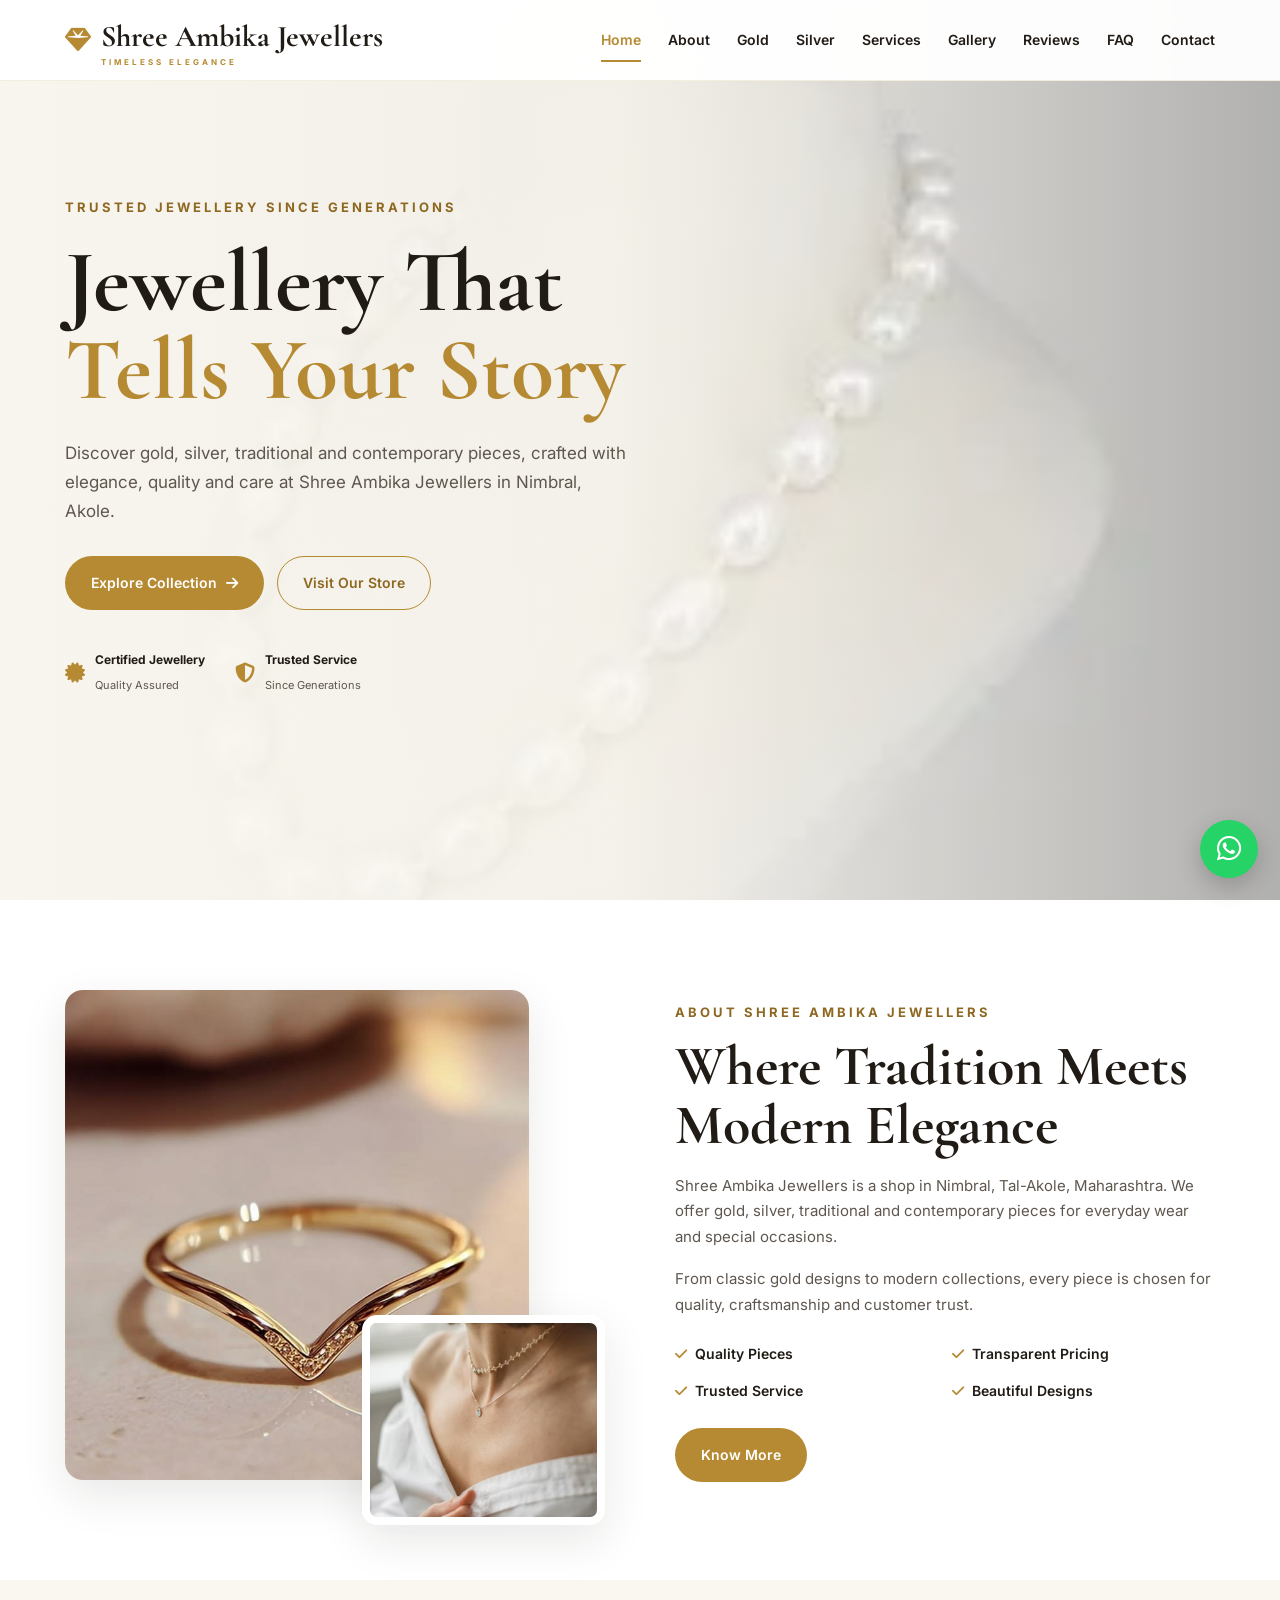
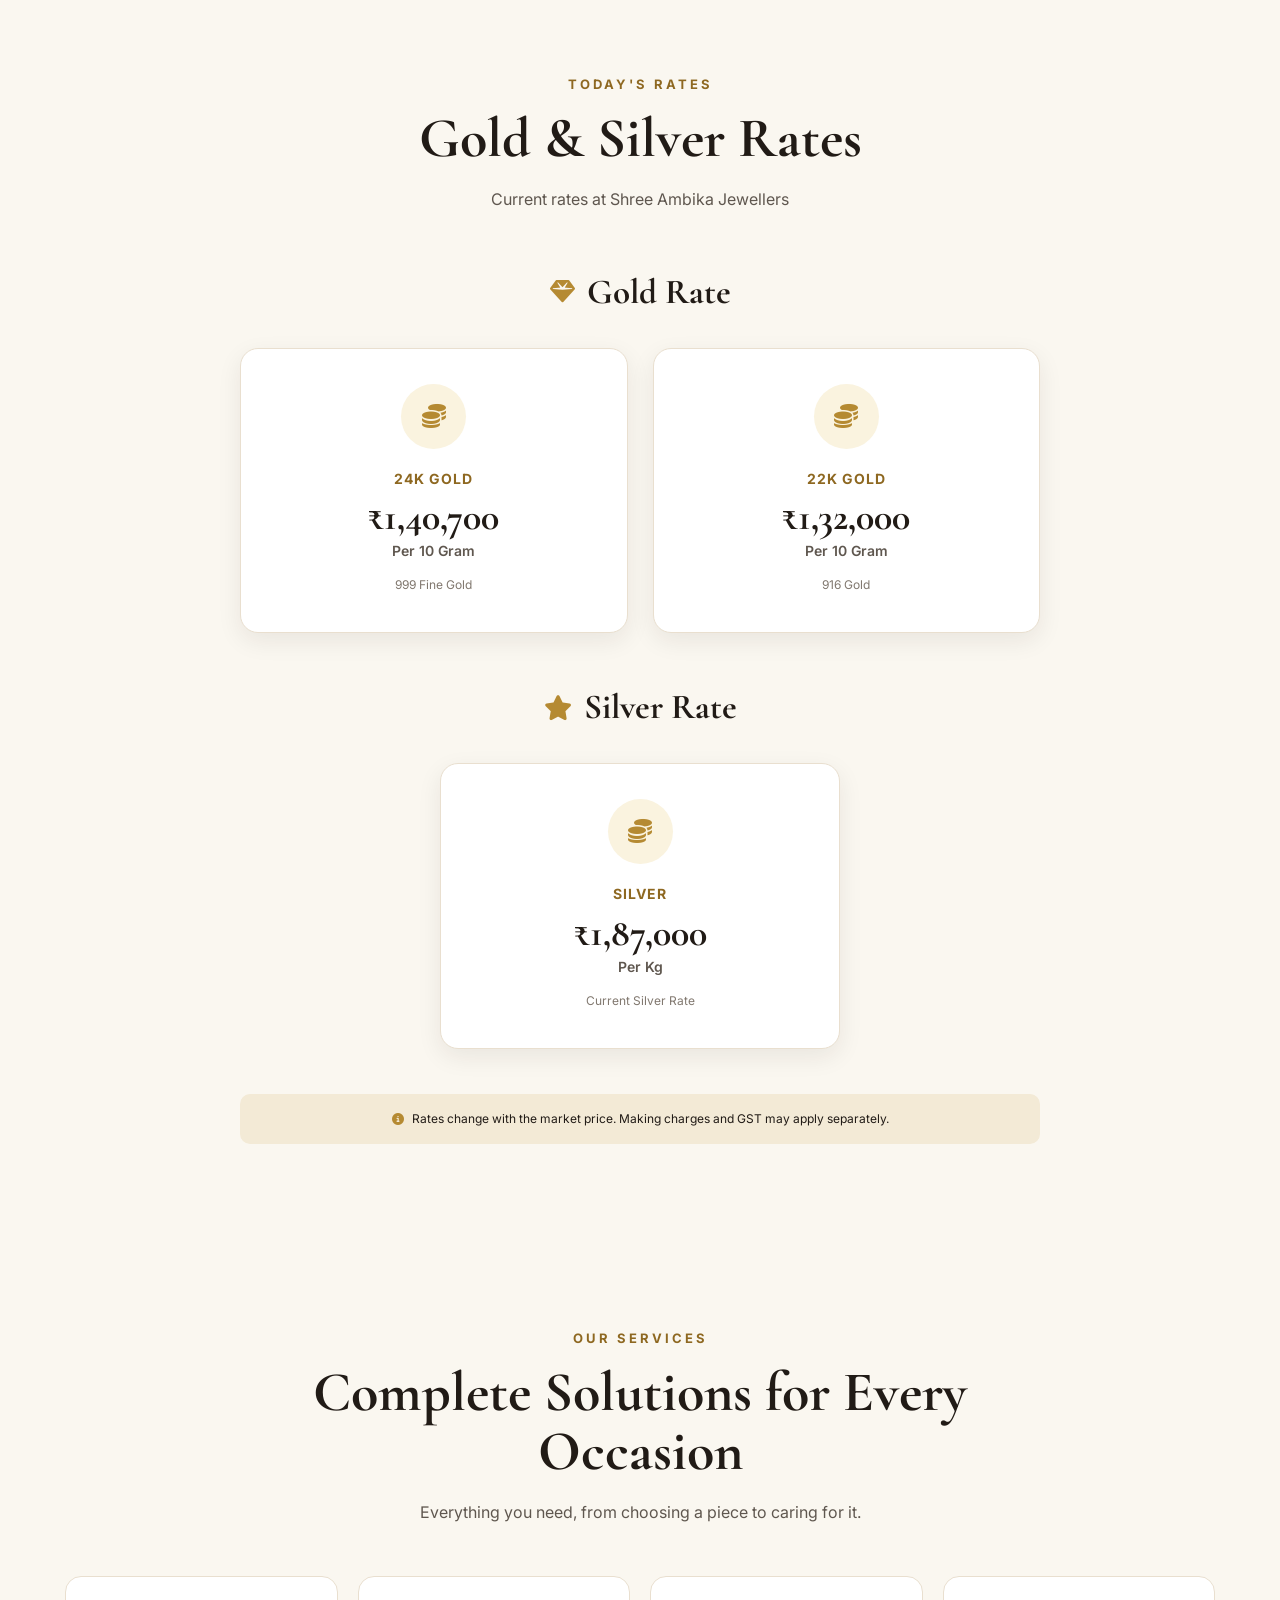
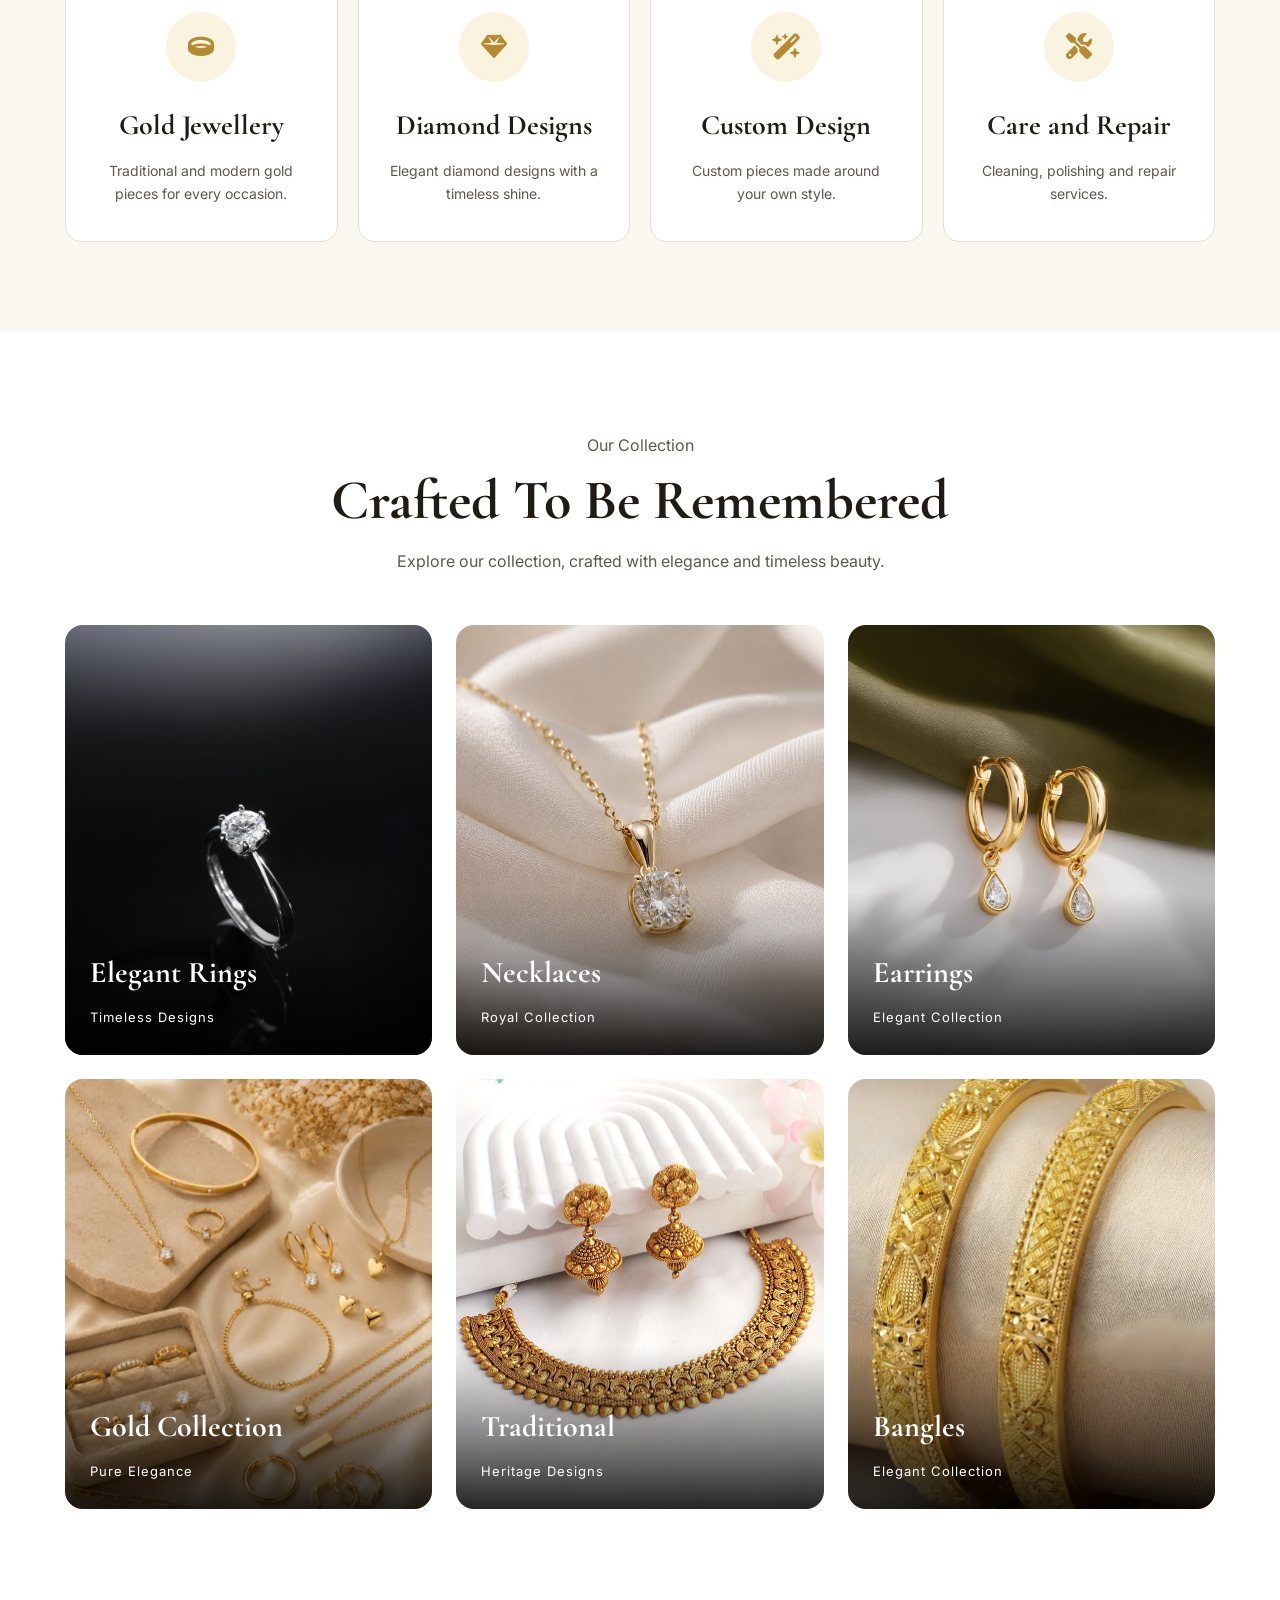
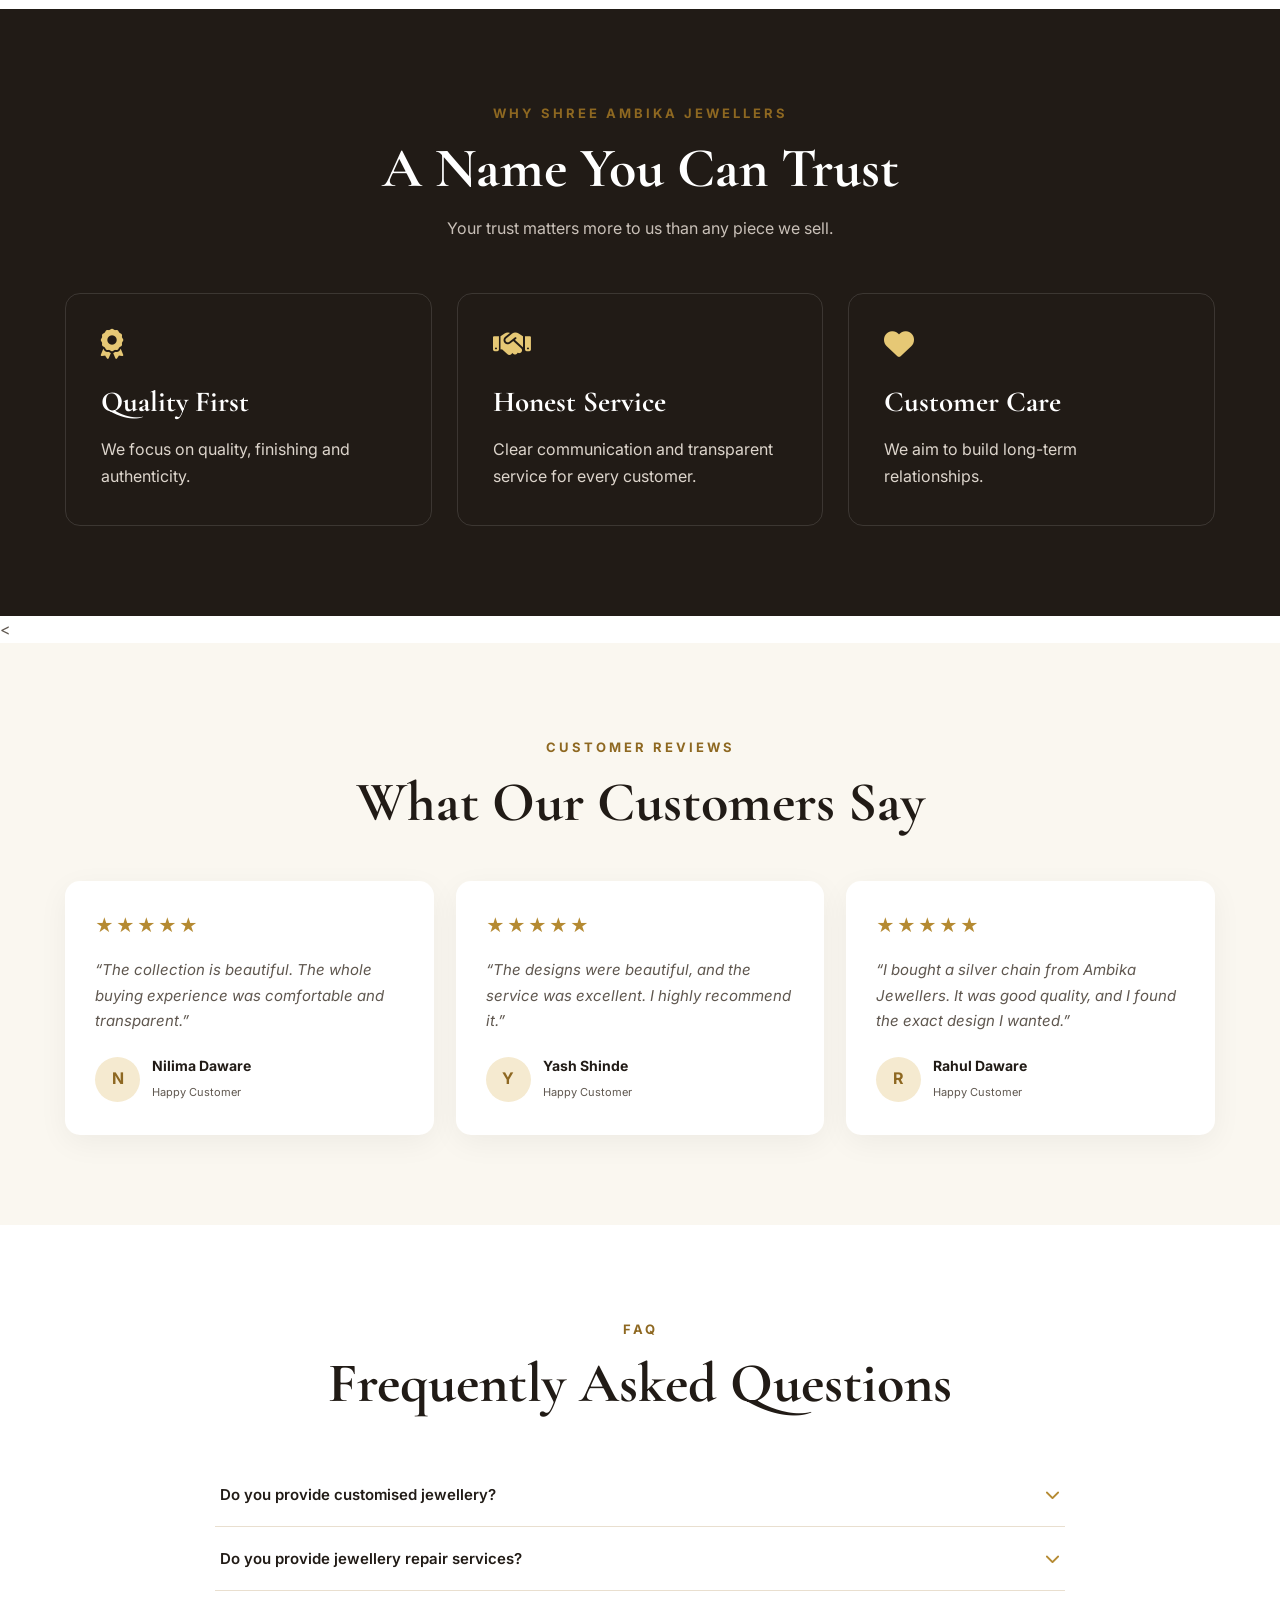
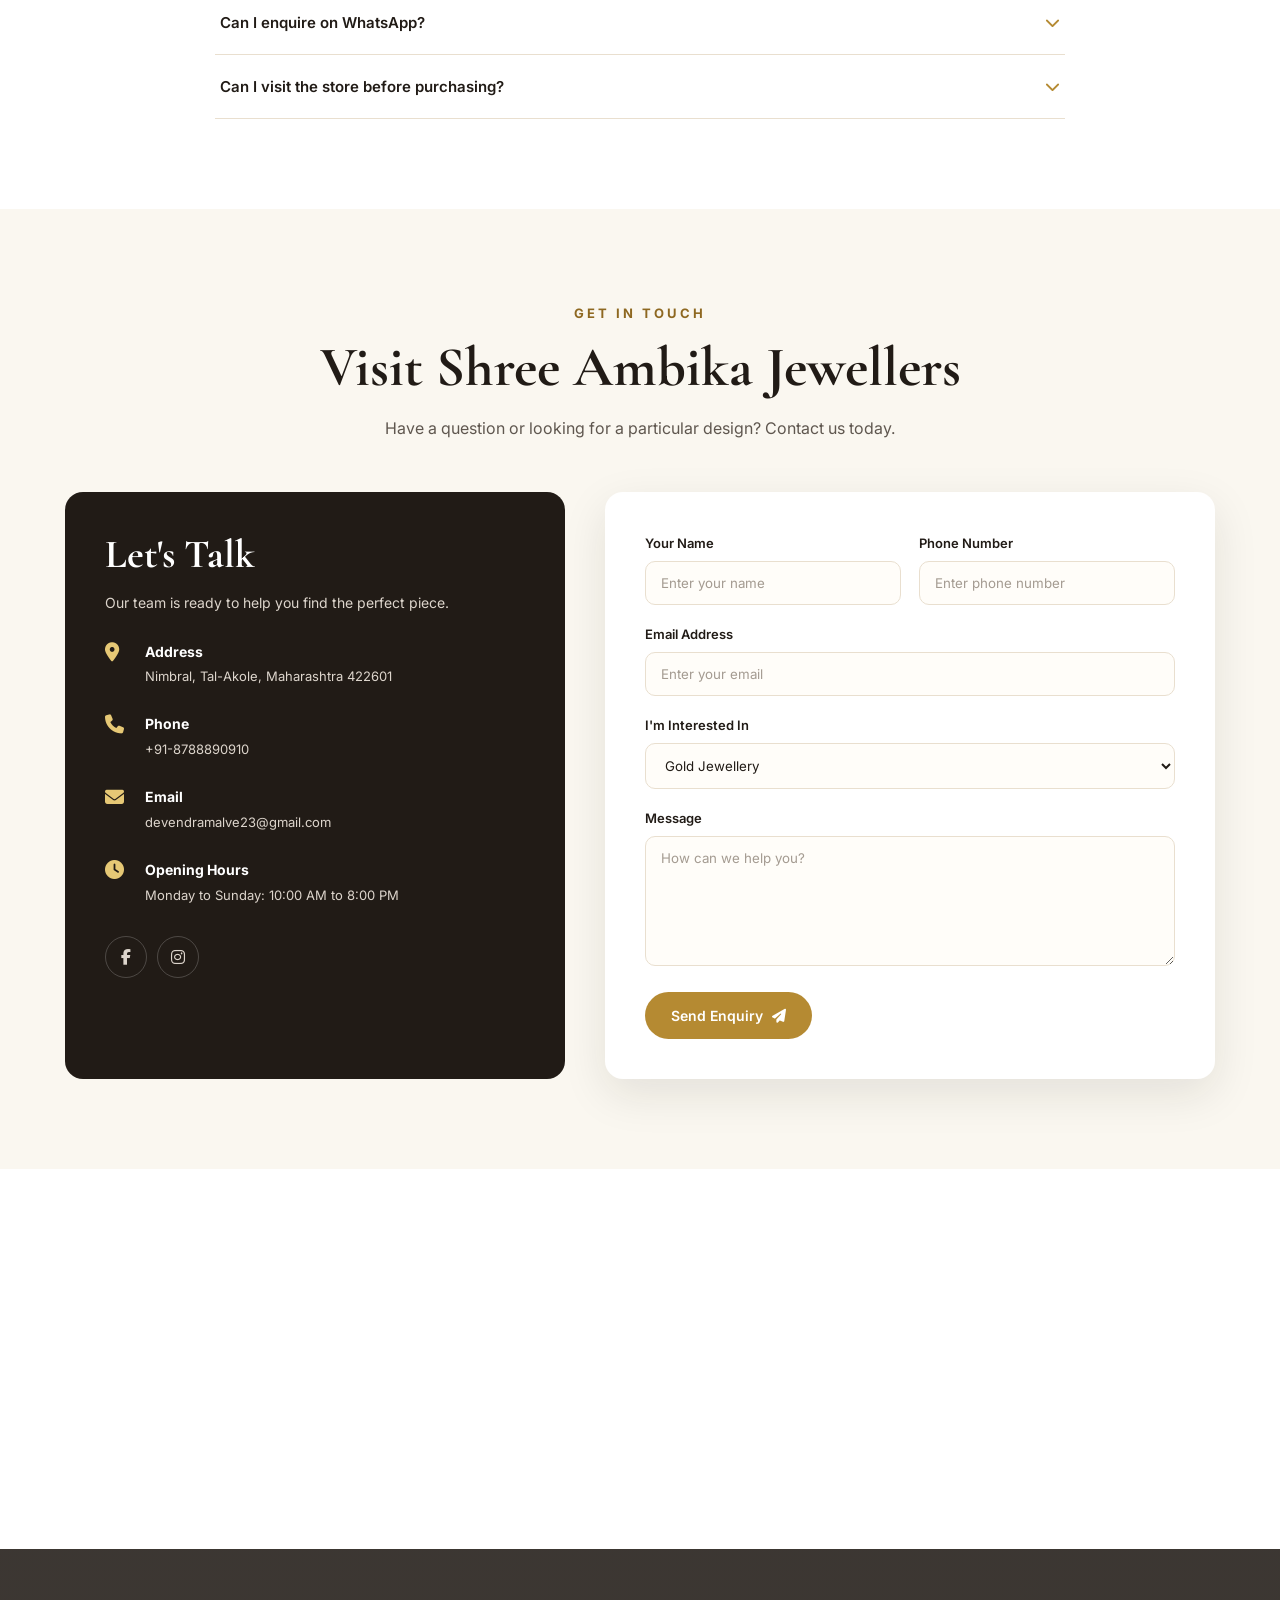
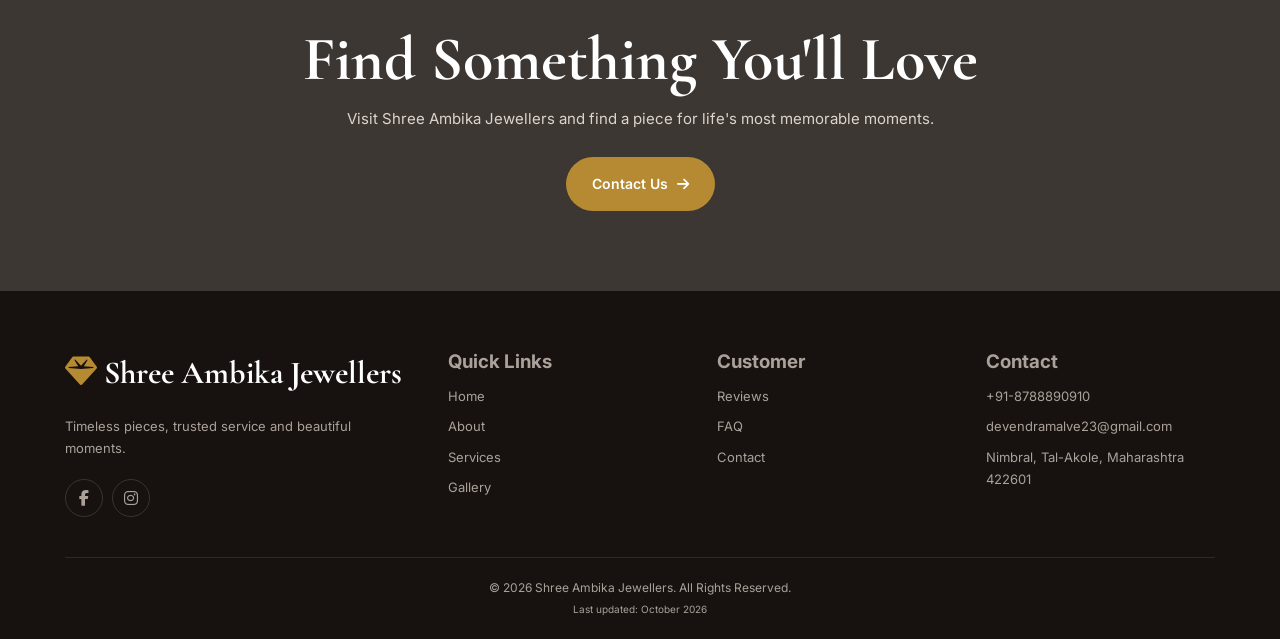
==== commit e21e28bc: "Initial  Changes is Website" ====
--- a/index.html
+++ b/index.html
@@ -9,24 +9,21 @@
 
     <meta name="viewport" content="width=device-width, initial-scale=1.0">
 
-    <title>
-        Shree Ambika Jewellers | Gold & Silver Jewellery in Nimbral, Akole
-    </title>
+    <title>Shree Ambika Jewellers | Gold & Silver Jewellery, Nimbral</title>
 
     <meta name="description"
         content="Shree Ambika Jewellers in Nimbral, Akole offers gold, silver, traditional and elegant jewellery, including rings, necklaces, earrings and bangles.">
 
     <meta name="author" content="Shree Ambika Jewellers">
 
-    <meta name="robots"
-        content="index, follow, max-image-preview:large, max-snippet:-1, max-video-preview:-1">
+    <meta name="robots" content="index, follow, max-image-preview:large">
 
     <meta name="theme-color" content="#1a0f0a">
 
 
     <!-- ========================= CANONICAL ========================== -->
 
-    <link rel="canonical" href="https://YOUR-NETLIFY-SITE.netlify.app/">
+    <link rel="canonical" href="https://shreeambikajewellery.netlify.app/">
 
 
     <!-- ========================= FAVICON ========================== -->
@@ -42,42 +39,40 @@
 
     <meta property="og:type" content="website">
 
-    <meta property="og:site_name"
-        content="Shree Ambika Jewellers">
-
-    <meta property="og:title"
-        content="Shree Ambika Jewellers | Gold & Silver Jewellery in Nimbral, Akole">
+    <meta property="og:site_name" content="Shree Ambika Jewellers">
+
+    <meta property="og:title" content="Shree Ambika Jewellers | Gold & Silver Jewellery, Nimbral">
 
     <meta property="og:description"
         content="Discover elegant gold, silver, traditional and contemporary jewellery at Shree Ambika Jewellers in Nimbral, Akole.">
 
     <meta property="og:locale" content="en_IN">
 
-    <meta property="og:url" content="https://YOUR-NETLIFY-SITE.netlify.app/">
-
-    <meta property="og:image"
-        content="https://YOUR-NETLIFY-SITE.netlify.app/images/og-image.jpg">
+    <meta property="og:url" content="https://shreeambikajewellery.netlify.app/">
+
+    <meta property="og:image" content="https://shreeambikajewellery.netlify.app/images/og-image.jpg">
 
     <meta property="og:image:width" content="1200">
     <meta property="og:image:height" content="630">
 
-    <meta property="og:image:alt"
-        content="Shree Ambika Jewellers gold jewellery collection">
+    <meta property="og:image:alt" content="Shree Ambika Jewellers gold jewellery collection">
 
 
     <!-- ========================= TWITTER / X ========================== -->
 
-    <meta name="twitter:card"
-        content="summary_large_image">
-
-    <meta name="twitter:title"
-        content="Shree Ambika Jewellers | Gold & Silver Jewellery in Nimbral, Akole">
+    <meta name="twitter:card" content="summary_large_image">
+
+    <meta name="twitter:title" content="Shree Ambika Jewellers | Gold & Silver Jewellery, Nimbral">
 
     <meta name="twitter:description"
         content="Gold, silver, traditional and elegant jewellery in Nimbral, Akole. Explore rings, necklaces, earrings, bangles and more.">
 
-    <meta name="twitter:image"
-        content="https://YOUR-NETLIFY-SITE.netlify.app/images/og-image.jpg">
+    <meta name="twitter:image" content="https://shreeambikajewellery.netlify.app/images/og-image.jpg">
+
+
+    <!-- ========================= PERFORMANCE ========================== -->
+
+    <link rel="preload" as="image" href="images/aboutt.jpg" fetchpriority="high">
 
 
     <!-- ========================= GOOGLE FONTS ========================== -->
@@ -87,7 +82,7 @@
     <link rel="preconnect" href="https://fonts.gstatic.com" crossorigin>
 
     <link
-        href="https://fonts.googleapis.com/css2?family=Cormorant+Garamond:wght@500;600;700&family=Inter:wght@400;500;600;700&display=swap"
+        href="https://fonts.googleapis.com/css2?display=swap&family=Cormorant+Garamond:wght@500;600;700&family=Inter:wght@400;500;600;700"
         rel="stylesheet">
 
 
@@ -105,29 +100,22 @@
     <link rel="stylesheet" href="style.css">
 
 
-    <!-- ========================= LOCAL BUSINESS / JEWELLERY STRUCTURED DATA ========================== -->
+    <!-- ========================= STRUCTURED DATA ========================== -->
 
     <script type="application/ld+json">
     {
         "@context": "https://schema.org",
         "@type": "JewelryStore",
-
-        "@id": "https://YOUR-NETLIFY-SITE.netlify.app/#jewellery-store",
-
+        "@id": "https://shreeambikajewellery.netlify.app/#jewellery-store",
         "name": "Shree Ambika Jewellers",
-
         "description": "Shree Ambika Jewellers in Nimbral, Akole offers gold, silver, traditional and contemporary jewellery including rings, necklaces, earrings and bangles.",
-
-        "url": "https://YOUR-NETLIFY-SITE.netlify.app/",
-
+        "url": "https://shreeambikajewellery.netlify.app/",
         "telephone": "+91-8788890910",
-
         "email": "devendramalve23@gmail.com",
-
+        "hasMap": "https://www.google.com/maps?q=Shree+Ambika+Jewellers,Nimbral,Maharashtra,India",
         "image": [
-            "https://YOUR-NETLIFY-SITE.netlify.app/images/aboutt.jpg"
+            "https://shreeambikajewellery.netlify.app/images/aboutt.jpg"
         ],
-
         "address": {
             "@type": "PostalAddress",
             "streetAddress": "Nimbral, Tal-Akole",
@@ -136,7 +124,6 @@
             "postalCode": "422601",
             "addressCountry": "IN"
         },
-
         "openingHoursSpecification": [
             {
                 "@type": "OpeningHoursSpecification",
@@ -153,7 +140,6 @@
                 "closes": "20:00"
             }
         ],
-
         "sameAs": [
             "https://www.facebook.com/devya.prs/",
             "https://www.instagram.com/shri.ambikajwellers/"
@@ -161,11 +147,11 @@
     }
     </script>
 
+</head>
+
+<body>
+
     <noscript><style>.reveal { opacity: 1; transform: none; }</style></noscript>
-
-</head>
-
-<body>
 
     <!-- ================= SKIP LINK ================= -->
 
@@ -203,8 +189,6 @@
 
             </nav>
 
-            <!-- Mobile Menu Button -->
-
             <button class="menu-btn" id="menuBtn" aria-label="Open menu">
                 <i class="fa-solid fa-bars" aria-hidden="true"></i>
             </button>
@@ -213,6 +197,8 @@
 
     </header>
 
+
+    <main>
 
     <!-- ================= HERO ================= -->
 
@@ -232,9 +218,9 @@
                 </h1>
 
                 <p>
-                    Discover gold, silver, traditional and contemporary jewellery
-                    crafted with elegance, quality and care at Shree Ambika Jewellers
-                    in Nimbral, Akole.
+                    Discover gold, silver, traditional and contemporary pieces,
+                    crafted with elegance, quality and care at Shree Ambika
+                    Jewellers in Nimbral, Akole.
                 </p>
 
                 <div class="hero-buttons">
@@ -287,14 +273,15 @@
 
                 <img
                     src="images/aboutt.jpg"
-                    alt="Ambika Jewellery Collection"
+                    alt="Shree Ambika Jewellers collection"
                     class="about-main-image"
                     width="736" height="1313"
-                    loading="lazy" decoding="async">
+                    fetchpriority="high"
+                    decoding="async">
 
                 <img
                     src="images/about1.jpg"
-                    alt="Gold Jewellery"
+                    alt="Gold jewellery at Shree Ambika Jewellers"
                     class="about-small-image"
                     width="600" height="899"
                     loading="lazy" decoding="async">
@@ -313,23 +300,22 @@
                 </h2>
 
                 <p>
-                    Shree Ambika Jewellers is a jewellery shop in Nimbral, Tal-Akole,
-                    Maharashtra, offering elegant gold, silver, traditional and
-                    contemporary jewellery for everyday wear and special occasions.
+                    Shree Ambika Jewellers is a shop in Nimbral, Tal-Akole,
+                    Maharashtra. We offer gold, silver, traditional and
+                    contemporary pieces for everyday wear and special occasions.
                 </p>
 
                 <p>
-                    From traditional gold designs to elegant
-                    contemporary collections, every piece is
-                    selected with quality, craftsmanship and
-                    customer trust in mind.
+                    From classic gold designs to modern collections,
+                    every piece is chosen for quality, craftsmanship
+                    and customer trust.
                 </p>
 
                 <ul class="about-list">
 
                     <li>
                         <i class="fa-solid fa-check" aria-hidden="true"></i>
-                        Quality Jewellery
+                        Quality Pieces
                     </li>
 
                     <li>
@@ -370,7 +356,7 @@
 
                 <span class="eyebrow">Today's Rates</span>
 
-                <h2>Gold & Silver Rates</h2>
+                <h2>Gold &amp; Silver Rates</h2>
 
                 <p>
                     Current rates at Shree Ambika Jewellers
@@ -472,9 +458,8 @@
 
                 <i class="fa-solid fa-circle-info" aria-hidden="true"></i>
 
-                Rates are subject to change according to the
-                current market price. Making charges and GST
-                may apply separately.
+                Rates change with the market price.
+                Making charges and GST may apply separately.
 
             </div>
 
@@ -496,11 +481,11 @@
                 </span>
 
                 <h2>
-                    Complete Jewellery Solutions
+                    Complete Solutions for Every Occasion
                 </h2>
 
                 <p>
-                    Everything you need for your jewellery journey.
+                    Everything you need, from choosing a piece to caring for it.
                 </p>
 
             </div>
@@ -517,8 +502,8 @@
                     <h3>Gold Jewellery</h3>
 
                     <p>
-                        Elegant traditional and modern gold
-                        jewellery for every occasion.
+                        Traditional and modern gold pieces
+                        for every occasion.
                     </p>
 
                 </div>
@@ -530,11 +515,11 @@
                         <i class="fa-solid fa-gem" aria-hidden="true"></i>
                     </div>
 
-                    <h3>Diamond Jewellery</h3>
+                    <h3>Diamond Designs</h3>
 
                     <p>
-                        Sophisticated diamond designs that
-                        add timeless sparkle.
+                        Elegant diamond designs with a
+                        timeless shine.
                     </p>
 
                 </div>
@@ -549,8 +534,8 @@
                     <h3>Custom Design</h3>
 
                     <p>
-                        Personalised jewellery designed around
-                        your unique style.
+                        Custom pieces made around
+                        your own style.
                     </p>
 
                 </div>
@@ -562,11 +547,11 @@
                         <i class="fa-solid fa-screwdriver-wrench" aria-hidden="true"></i>
                     </div>
 
-                    <h3>Jewellery Care</h3>
+                    <h3>Care and Repair</h3>
 
                     <p>
-                        Jewellery cleaning, polishing and
-                        repair services.
+                        Cleaning, polishing and repair
+                        services.
                     </p>
 
                 </div>
@@ -591,16 +576,14 @@
                 <h2>Crafted To Be Remembered</h2>
 
                 <p>
-                    Explore our beautiful collection of jewellery,
-                    crafted with elegance and timeless beauty.
+                    Explore our collection, crafted with elegance
+                    and timeless beauty.
                 </p>
 
             </div>
 
 
             <div class="gallery-grid">
-
-                <!-- ELEGANT RINGS -->
 
                 <div class="gallery-item collection-category" data-category="rings">
 
@@ -617,8 +600,6 @@
                 </div>
 
 
-                <!-- NECKLACES -->
-
                 <div class="gallery-item collection-category" data-category="necklaces">
 
                     <img src="images/necklaces.jpg"
@@ -634,8 +615,6 @@
                 </div>
 
 
-                <!-- EARRINGS -->
-
                 <div class="gallery-item collection-category" data-category="earrings">
 
                     <img src="images/earing.jpg"
@@ -651,12 +630,10 @@
                 </div>
 
 
-                <!-- GOLD -->
-
                 <div class="gallery-item collection-category" data-category="gold">
 
                     <img src="images/gold.jpg"
-                         alt="Gold jewellery collection in Nimbral, Akole"
+                         alt="Gold collection at Shree Ambika Jewellers in Nimbral, Akole"
                          width="735" height="937"
                          loading="lazy" decoding="async">
 
@@ -668,12 +645,10 @@
                 </div>
 
 
-                <!-- TRADITIONAL -->
-
                 <div class="gallery-item collection-category" data-category="traditional">
 
                     <img src="images/traditional.jpg"
-                         alt="Traditional Indian gold jewellery collection"
+                         alt="Traditional Indian gold collection"
                          width="736" height="981"
                          loading="lazy" decoding="async">
 
@@ -684,8 +659,6 @@
 
                 </div>
 
-
-                <!-- BANGLES -->
 
                 <div class="gallery-item collection-category" data-category="bangles">
 
@@ -720,7 +693,6 @@
                 &times;
             </button>
 
-
             <div class="collection-modal-header">
 
                 <span class="section-tag" id="collectionCategory">
@@ -733,192 +705,60 @@
 
             </div>
 
-
             <div class="collection-grid" id="collectionGrid">
 
-                <!-- ================= RINGS ================= -->
-
                 <div class="collection-images" data-collection="rings">
-
-                    <div class="collection-photo">
-                        <img src="images/rings/ring1.jpg" alt="Ring design 1 at Shree Ambika Jewellers" width="736" height="1104" loading="lazy" decoding="async">
-                    </div>
-
-                    <div class="collection-photo">
-                        <img src="images/rings/ring2.jpg" alt="Ring design 2 at Shree Ambika Jewellers" width="736" height="736" loading="lazy" decoding="async">
-                    </div>
-
-                    <div class="collection-photo">
-                        <img src="images/rings/ring3.jpg" alt="Ring design 3 at Shree Ambika Jewellers" width="785" height="1400" loading="lazy" decoding="async">
-                    </div>
-
-                    <div class="collection-photo">
-                        <img src="images/rings/ring4.jpg" alt="Ring design 4 at Shree Ambika Jewellers" width="736" height="981" loading="lazy" decoding="async">
-                    </div>
-
-                    <div class="collection-photo">
-                        <img src="images/rings/ring5.jpg" alt="Ring design 5 at Shree Ambika Jewellers" width="551" height="789" loading="lazy" decoding="async">
-                    </div>
-
-                    <div class="collection-photo">
-                        <img src="images/rings/ring6.jpg" alt="Ring design 6 at Shree Ambika Jewellers" width="1200" height="1200" loading="lazy" decoding="async">
-                    </div>
-
-                </div>
-
-
-                <!-- ================= NECKLACES ================= -->
+                    <div class="collection-photo"><img src="images/rings/ring1.jpg" alt="Ring design 1 at Shree Ambika Jewellers" width="736" height="1104" loading="lazy" decoding="async"></div>
+                    <div class="collection-photo"><img src="images/rings/ring2.jpg" alt="Ring design 2 at Shree Ambika Jewellers" width="736" height="736" loading="lazy" decoding="async"></div>
+                    <div class="collection-photo"><img src="images/rings/ring3.jpg" alt="Ring design 3 at Shree Ambika Jewellers" width="785" height="1400" loading="lazy" decoding="async"></div>
+                    <div class="collection-photo"><img src="images/rings/ring4.jpg" alt="Ring design 4 at Shree Ambika Jewellers" width="736" height="981" loading="lazy" decoding="async"></div>
+                    <div class="collection-photo"><img src="images/rings/ring5.jpg" alt="Ring design 5 at Shree Ambika Jewellers" width="551" height="789" loading="lazy" decoding="async"></div>
+                    <div class="collection-photo"><img src="images/rings/ring6.jpg" alt="Ring design 6 at Shree Ambika Jewellers" width="1200" height="1200" loading="lazy" decoding="async"></div>
+                </div>
 
                 <div class="collection-images" data-collection="necklaces">
-
-                    <div class="collection-photo">
-                        <img src="images/necklaces/necklaces1.jpg" alt="Necklace design 1 at Shree Ambika Jewellers" width="736" height="917" loading="lazy" decoding="async">
-                    </div>
-
-                    <div class="collection-photo">
-                        <img src="images/necklaces/necklaces2.jpg" alt="Necklace design 2 at Shree Ambika Jewellers" width="933" height="1400" loading="lazy" decoding="async">
-                    </div>
-
-                    <div class="collection-photo">
-                        <img src="images/necklaces/necklaces3.jpg" alt="Necklace design 3 at Shree Ambika Jewellers" width="933" height="1400" loading="lazy" decoding="async">
-                    </div>
-
-                    <div class="collection-photo">
-                        <img src="images/necklaces/necklaces4.jpg" alt="Necklace design 4 at Shree Ambika Jewellers" width="720" height="959" loading="lazy" decoding="async">
-                    </div>
-
-                    <div class="collection-photo">
-                        <img src="images/necklaces/necklaces5.jpg" alt="Necklace design 5 at Shree Ambika Jewellers" width="735" height="1105" loading="lazy" decoding="async">
-                    </div>
-
-                    <div class="collection-photo">
-                        <img src="images/necklaces/necklaces6.jpg" alt="Necklace design 6 at Shree Ambika Jewellers" width="1051" height="1400" loading="lazy" decoding="async">
-                    </div>
-
-                </div>
-
-
-                <!-- ================= EARRINGS ================= -->
+                    <div class="collection-photo"><img src="images/necklaces/necklaces1.jpg" alt="Necklace design 1 at Shree Ambika Jewellers" width="736" height="917" loading="lazy" decoding="async"></div>
+                    <div class="collection-photo"><img src="images/necklaces/necklaces2.jpg" alt="Necklace design 2 at Shree Ambika Jewellers" width="933" height="1400" loading="lazy" decoding="async"></div>
+                    <div class="collection-photo"><img src="images/necklaces/necklaces3.jpg" alt="Necklace design 3 at Shree Ambika Jewellers" width="933" height="1400" loading="lazy" decoding="async"></div>
+                    <div class="collection-photo"><img src="images/necklaces/necklaces4.jpg" alt="Necklace design 4 at Shree Ambika Jewellers" width="720" height="959" loading="lazy" decoding="async"></div>
+                    <div class="collection-photo"><img src="images/necklaces/necklaces5.jpg" alt="Necklace design 5 at Shree Ambika Jewellers" width="735" height="1105" loading="lazy" decoding="async"></div>
+                    <div class="collection-photo"><img src="images/necklaces/necklaces6.jpg" alt="Necklace design 6 at Shree Ambika Jewellers" width="1051" height="1400" loading="lazy" decoding="async"></div>
+                </div>
 
                 <div class="collection-images" data-collection="earrings">
-
-                    <div class="collection-photo">
-                        <img src="images/earing/earing1.jpg" alt="Earring design 1 at Shree Ambika Jewellers" width="387" height="309" loading="lazy" decoding="async">
-                    </div>
-
-                    <div class="collection-photo">
-                        <img src="images/earing/earing2.jpg" alt="Earring design 2 at Shree Ambika Jewellers" width="800" height="800" loading="lazy" decoding="async">
-                    </div>
-
-                    <div class="collection-photo">
-                        <img src="images/earing/earing3.jpg" alt="Earring design 3 at Shree Ambika Jewellers" width="1000" height="1000" loading="lazy" decoding="async">
-                    </div>
-
-                    <div class="collection-photo">
-                        <img src="images/earing/earing4.jpg" alt="Earring design 4 at Shree Ambika Jewellers" width="736" height="1104" loading="lazy" decoding="async">
-                    </div>
-
-                    <div class="collection-photo">
-                        <img src="images/earing/earing5.jpg" alt="Earring design 5 at Shree Ambika Jewellers" width="550" height="733" loading="lazy" decoding="async">
-                    </div>
-
-                    <div class="collection-photo">
-                        <img src="images/earing/earing6.jpg" alt="Earring design 6 at Shree Ambika Jewellers" width="360" height="360" loading="lazy" decoding="async">
-                    </div>
-
-                </div>
-
-
-                <!-- ================= GOLD ================= -->
+                    <div class="collection-photo"><img src="images/earing/earing1.jpg" alt="Earring design 1 at Shree Ambika Jewellers" width="387" height="309" loading="lazy" decoding="async"></div>
+                    <div class="collection-photo"><img src="images/earing/earing2.jpg" alt="Earring design 2 at Shree Ambika Jewellers" width="800" height="800" loading="lazy" decoding="async"></div>
+                    <div class="collection-photo"><img src="images/earing/earing3.jpg" alt="Earring design 3 at Shree Ambika Jewellers" width="1000" height="1000" loading="lazy" decoding="async"></div>
+                    <div class="collection-photo"><img src="images/earing/earing4.jpg" alt="Earring design 4 at Shree Ambika Jewellers" width="736" height="1104" loading="lazy" decoding="async"></div>
+                    <div class="collection-photo"><img src="images/earing/earing5.jpg" alt="Earring design 5 at Shree Ambika Jewellers" width="550" height="733" loading="lazy" decoding="async"></div>
+                    <div class="collection-photo"><img src="images/earing/earing6.jpg" alt="Earring design 6 at Shree Ambika Jewellers" width="360" height="360" loading="lazy" decoding="async"></div>
+                </div>
 
                 <div class="collection-images" data-collection="gold">
-
-                    <div class="collection-photo">
-                        <img src="images/gold/gold1.jpg" alt="Gold jewellery design 1 at Shree Ambika Jewellers" width="463" height="266" loading="lazy" decoding="async">
-                    </div>
-
-                    <div class="collection-photo">
-                        <img src="images/gold/gold2.jpg" alt="Gold jewellery design 2 at Shree Ambika Jewellers" width="736" height="1104" loading="lazy" decoding="async">
-                    </div>
-
-                    <div class="collection-photo">
-                        <img src="images/gold/gold3.jpg" alt="Gold jewellery design 3 at Shree Ambika Jewellers" width="1050" height="1400" loading="lazy" decoding="async">
-                    </div>
-
-                    <div class="collection-photo">
-                        <img src="images/gold/gold4.jpg" alt="Gold jewellery design 4 at Shree Ambika Jewellers" width="736" height="1104" loading="lazy" decoding="async">
-                    </div>
-
-                    <div class="collection-photo">
-                        <img src="images/gold/gold5.jpg" alt="Gold jewellery design 5 at Shree Ambika Jewellers" width="736" height="981" loading="lazy" decoding="async">
-                    </div>
-
-                    <div class="collection-photo">
-                        <img src="images/gold/gold6.jpg" alt="Gold jewellery design 6 at Shree Ambika Jewellers" width="736" height="1309" loading="lazy" decoding="async">
-                    </div>
-
-                </div>
-
-
-                <!-- ================= TRADITIONAL ================= -->
+                    <div class="collection-photo"><img src="images/gold/gold1.jpg" alt="Gold design 1 at Shree Ambika Jewellers" width="463" height="266" loading="lazy" decoding="async"></div>
+                    <div class="collection-photo"><img src="images/gold/gold2.jpg" alt="Gold design 2 at Shree Ambika Jewellers" width="736" height="1104" loading="lazy" decoding="async"></div>
+                    <div class="collection-photo"><img src="images/gold/gold3.jpg" alt="Gold design 3 at Shree Ambika Jewellers" width="1050" height="1400" loading="lazy" decoding="async"></div>
+                    <div class="collection-photo"><img src="images/gold/gold4.jpg" alt="Gold design 4 at Shree Ambika Jewellers" width="736" height="1104" loading="lazy" decoding="async"></div>
+                    <div class="collection-photo"><img src="images/gold/gold5.jpg" alt="Gold design 5 at Shree Ambika Jewellers" width="736" height="981" loading="lazy" decoding="async"></div>
+                    <div class="collection-photo"><img src="images/gold/gold6.jpg" alt="Gold design 6 at Shree Ambika Jewellers" width="736" height="1309" loading="lazy" decoding="async"></div>
+                </div>
 
                 <div class="collection-images" data-collection="traditional">
-
-                    <div class="collection-photo">
-                        <img src="images/traditional/traditional1.jpg" alt="Traditional jewellery design 1 at Shree Ambika Jewellers" width="735" height="833" loading="lazy" decoding="async">
-                    </div>
-
-                    <div class="collection-photo">
-                        <img src="images/traditional/traditional2.jpg" alt="Traditional jewellery design 2 at Shree Ambika Jewellers" width="688" height="1376" loading="lazy" decoding="async">
-                    </div>
-
-                    <div class="collection-photo">
-                        <img src="images/traditional/traditional3.jpg" alt="Traditional jewellery design 3 at Shree Ambika Jewellers" width="736" height="981" loading="lazy" decoding="async">
-                    </div>
-
-                    <div class="collection-photo">
-                        <img src="images/traditional/traditional4.jpg" alt="Traditional jewellery design 4 at Shree Ambika Jewellers" width="896" height="1195" loading="lazy" decoding="async">
-                    </div>
-
-                    <div class="collection-photo">
-                        <img src="images/traditional/traditional5.jpg" alt="Traditional jewellery design 5 at Shree Ambika Jewellers" width="736" height="1308" loading="lazy" decoding="async">
-                    </div>
-
-                    <div class="collection-photo">
-                        <img src="images/traditional/traditional6.jpg" alt="Traditional jewellery design 6 at Shree Ambika Jewellers" width="736" height="1104" loading="lazy" decoding="async">
-                    </div>
-
-                </div>
-
-
-                <!-- ================= BANGLES ================= -->
+                    <div class="collection-photo"><img src="images/traditional/traditional1.jpg" alt="Traditional design 1 at Shree Ambika Jewellers" width="735" height="833" loading="lazy" decoding="async"></div>
+                    <div class="collection-photo"><img src="images/traditional/traditional2.jpg" alt="Traditional design 2 at Shree Ambika Jewellers" width="688" height="1376" loading="lazy" decoding="async"></div>
+                    <div class="collection-photo"><img src="images/traditional/traditional3.jpg" alt="Traditional design 3 at Shree Ambika Jewellers" width="736" height="981" loading="lazy" decoding="async"></div>
+                    <div class="collection-photo"><img src="images/traditional/traditional4.jpg" alt="Traditional design 4 at Shree Ambika Jewellers" width="896" height="1195" loading="lazy" decoding="async"></div>
+                    <div class="collection-photo"><img src="images/traditional/traditional5.jpg" alt="Traditional design 5 at Shree Ambika Jewellers" width="736" height="1308" loading="lazy" decoding="async"></div>
+                    <div class="collection-photo"><img src="images/traditional/traditional6.jpg" alt="Traditional design 6 at Shree Ambika Jewellers" width="736" height="1104" loading="lazy" decoding="async"></div>
+                </div>
 
                 <div class="collection-images" data-collection="bangles">
-
-                    <div class="collection-photo">
-                        <img src="images/bangles/bangles1.jpg" alt="Bangle design 1 at Shree Ambika Jewellers" width="736" height="1104" loading="lazy" decoding="async">
-                    </div>
-
-                    <div class="collection-photo">
-                        <img src="images/bangles/bangles2.jpg" alt="Bangle design 2 at Shree Ambika Jewellers" width="736" height="980" loading="lazy" decoding="async">
-                    </div>
-
-                    <div class="collection-photo">
-                        <img src="images/bangles/bangles3.jpg" alt="Bangle design 3 at Shree Ambika Jewellers" width="1080" height="1350" loading="lazy" decoding="async">
-                    </div>
-
-                    <div class="collection-photo">
-                        <img src="images/bangles/bangles4.jpg" alt="Bangle design 4 at Shree Ambika Jewellers" width="666" height="816" loading="lazy" decoding="async">
-                    </div>
-
-                    <div class="collection-photo">
-                        <img src="images/bangles/bangles5.jpg" alt="Bangle design 5 at Shree Ambika Jewellers" width="1080" height="1080" loading="lazy" decoding="async">
-                    </div>
-
-                    <div class="collection-photo">
-                        <img src="images/bangles/bangles6.jpg" alt="Bangle design 6 at Shree Ambika Jewellers" width="620" height="620" loading="lazy" decoding="async">
-                    </div>
-
+                    <div class="collection-photo"><img src="images/bangles/bangles1.jpg" alt="Bangle design 1 at Shree Ambika Jewellers" width="736" height="1104" loading="lazy" decoding="async"></div>
+                    <div class="collection-photo"><img src="images/bangles/bangles2.jpg" alt="Bangle design 2 at Shree Ambika Jewellers" width="736" height="980" loading="lazy" decoding="async"></div>
+                    <div class="collection-photo"><img src="images/bangles/bangles3.jpg" alt="Bangle design 3 at Shree Ambika Jewellers" width="1080" height="1350" loading="lazy" decoding="async"></div>
+                    <div class="collection-photo"><img src="images/bangles/bangles4.jpg" alt="Bangle design 4 at Shree Ambika Jewellers" width="666" height="816" loading="lazy" decoding="async"></div>
+                    <div class="collection-photo"><img src="images/bangles/bangles5.jpg" alt="Bangle design 5 at Shree Ambika Jewellers" width="1080" height="1080" loading="lazy" decoding="async"></div>
+                    <div class="collection-photo"><img src="images/bangles/bangles6.jpg" alt="Bangle design 6 at Shree Ambika Jewellers" width="620" height="620" loading="lazy" decoding="async"></div>
                 </div>
 
             </div>
@@ -942,7 +782,11 @@
 
         <div class="viewer-image-wrapper">
 
-            <img id="viewerImage" src="#" alt="Enlarged jewellery photo">
+            <img id="viewerImage"
+                 src="#"
+                 alt="Enlarged jewellery photo"
+                 width="1200" height="800"
+                 loading="lazy" decoding="async">
 
         </div>
 
@@ -970,8 +814,7 @@
                 </h2>
 
                 <p>
-                    Your trust is more valuable to us than any
-                    piece of jewellery.
+                    Your trust matters more to us than any piece we sell.
                 </p>
 
             </div>
@@ -1001,7 +844,7 @@
 
                     <p>
                         Clear communication and transparent
-                        service for our customers.
+                        service for every customer.
                     </p>
 
                 </div>
@@ -1014,7 +857,7 @@
                     <h3>Customer Care</h3>
 
                     <p>
-                        We believe in building long-term
+                        We aim to build long-term
                         relationships.
                     </p>
 
@@ -1027,114 +870,102 @@
     </section>
 
 
-    <!-- ================= REVIEWS ================= -->
-
-    <section class="reviews" id="reviews">
-
-        <div class="container">
-
-            <div class="section-heading reveal">
-
-                <span class="eyebrow">
-                    Customer Reviews
-                </span>
-
-                <h2>
-                    What Our Customers Say
-                </h2>
-
-            </div>
-
-
-            <div class="review-grid">
-
-                <div class="review-card reveal">
-
-                    <div class="stars" aria-label="5 out of 5 stars">
-                        ★★★★★
-                    </div>
-
-                    <p>
-                        “The collection is beautiful.
-                        The whole buying experience
-                        was comfortable and transparent.”
-                    </p>
-
-                    <div class="customer">
-
-                        <div class="customer-avatar" aria-hidden="true">
-                            R
-                        </div>
-
-                        <div>
-                            <strong>Roshan Daware</strong>
-                            <small>Happy Customer</small>
-                        </div>
-
-                    </div>
-
-                </div>
-
-
-                <div class="review-card reveal">
-
-                    <div class="stars" aria-label="5 out of 5 stars">
-                        ★★★★★
-                    </div>
-
-                    <p>
-                        “The designs were beautiful,
-                        and the service was excellent.
-                        I highly recommend it.”
-                    </p>
-
-                    <div class="customer">
-
-                        <div class="customer-avatar" aria-hidden="true">
-                            Y
-                        </div>
-
-                        <div>
-                            <strong>Yash Shinde</strong>
-                            <small>Happy Customer</small>
-                        </div>
-
-                    </div>
-
-                </div>
-
-
-                <div class="review-card reveal">
-
-                    <div class="stars" aria-label="5 out of 5 stars">
-                        ★★★★★
-                    </div>
-
-                    <p>
-                        “I bought a silver chain from Ambika Jewellery.
-                        It was good quality, and I found the exact design I wanted.”
-                    </p>
-
-                    <div class="customer">
-
-                        <div class="customer-avatar" aria-hidden="true">
-                            R
-                        </div>
-
-                        <div>
-                            <strong>Rahul Daware</strong>
-                            <small>Happy Customer</small>
-                        </div>
-
-                    </div>
-
-                </div>
-
-            </div>
+    <<!-- ================= REVIEWS ================= -->
+
+<section class="reviews" id="reviews">
+
+    <div class="container">
+
+        <div class="section-heading reveal">
+
+            <span class="eyebrow">
+                Customer Reviews
+            </span>
+
+            <h2>
+                What Our Customers Say
+            </h2>
 
         </div>
 
-    </section>
+
+        <div class="review-grid">
+
+            <div class="review-card reveal">
+
+                <div class="stars" aria-label="5 out of 5 stars">★★★★★</div>
+
+                <p>
+                    “The collection is beautiful.
+                    The whole buying experience
+                    was comfortable and transparent.”
+                </p>
+
+                <div class="customer">
+
+                    <div class="customer-avatar" aria-hidden="true">N</div>
+
+                    <div>
+                        <strong>Nilima Daware</strong>
+                        <small>Happy Customer</small>
+                    </div>
+
+                </div>
+
+            </div>
+
+
+            <div class="review-card reveal">
+
+                <div class="stars" aria-label="5 out of 5 stars">★★★★★</div>
+
+                <p>
+                    “The designs were beautiful,
+                    and the service was excellent.
+                    I highly recommend it.”
+                </p>
+
+                <div class="customer">
+
+                    <div class="customer-avatar" aria-hidden="true">Y</div>
+
+                    <div>
+                        <strong>Yash Shinde</strong>
+                        <small>Happy Customer</small>
+                    </div>
+
+                </div>
+
+            </div>
+
+
+            <div class="review-card reveal">
+
+                <div class="stars" aria-label="5 out of 5 stars">★★★★★</div>
+
+                <p>
+                    “I bought a silver chain from Ambika Jewellers.
+                    It was good quality, and I found the exact design I wanted.”
+                </p>
+
+                <div class="customer">
+
+                    <div class="customer-avatar" aria-hidden="true">R</div>
+
+                    <div>
+                        <strong>Rahul Daware</strong>
+                        <small>Happy Customer</small>
+                    </div>
+
+                </div>
+
+            </div>
+
+        </div>
+
+    </div>
+
+</section>
 
 
     <!-- ================= FAQ ================= -->
@@ -1194,7 +1025,7 @@
 
                         <p>
                             Yes. Please visit our store with your
-                            jewellery so our team can inspect it.
+                            piece so our team can inspect it.
                         </p>
 
                     </div>
@@ -1238,8 +1069,8 @@
 
                         <p>
                             Absolutely. We encourage customers
-                            to visit our store and explore the
-                            collection personally.
+                            to visit the store and see the
+                            collection in person.
                         </p>
 
                     </div>
@@ -1282,12 +1113,12 @@
                 <div class="contact-info reveal">
 
                     <h3>
-                        Let's Talk Jewellery
+                        Let's Talk
                     </h3>
 
                     <p>
                         Our team is ready to help you find the
-                        perfect jewellery.
+                        perfect piece.
                     </p>
 
 
@@ -1333,8 +1164,8 @@
 
                         <div>
                             <strong>Opening Hours</strong>
-                            Monday - Sunday:
-                            10:00 AM - 8:00 PM
+                            Monday to Sunday:
+                            10:00 AM to 8:00 PM
                         </div>
 
                     </div>
@@ -1342,12 +1173,14 @@
 
                     <div class="social-icons">
 
-                        <a href="https://www.facebook.com/devya.prs/" target="_blank" rel="noopener noreferrer" aria-label="Shree Ambika Jewellers on Facebook (opens in new tab)">
+                        <a href="https://www.facebook.com/devya.prs/" target="_blank" rel="noopener noreferrer">
                             <i class="fa-brands fa-facebook-f" aria-hidden="true"></i>
+                            <span class="sr-only">Facebook (opens in new tab)</span>
                         </a>
 
-                        <a href="https://www.instagram.com/shri.ambikajwellers/" target="_blank" rel="noopener noreferrer" aria-label="Shree Ambika Jewellers on Instagram (opens in new tab)">
+                        <a href="https://www.instagram.com/shri.ambikajwellers/" target="_blank" rel="noopener noreferrer">
                             <i class="fa-brands fa-instagram" aria-hidden="true"></i>
+                            <span class="sr-only">Instagram (opens in new tab)</span>
                         </a>
 
                     </div>
@@ -1361,12 +1194,12 @@
                       action="https://formsubmit.co/ajax/devendramalve23@gmail.com"
                       method="POST">
 
-                    <input type="hidden" name="_subject"
-                           value="New Enquiry - Shree Ambika Jewellers">
+                    <input type="hidden" name="_subject" value="New Enquiry - Shree Ambika Jewellers">
 
                     <input type="hidden" name="_template" value="table">
 
-                    <input type="text" name="_honey" hidden tabindex="-1" autocomplete="off">
+                    <input type="text" name="_honey" hidden tabindex="-1" autocomplete="off"
+                           aria-label="Leave this field empty">
 
                     <div class="form-row">
 
@@ -1459,8 +1292,8 @@
             </h2>
 
             <p>
-                Visit Shree Ambika Jewellers and discover jewellery
-                designed for life's most memorable moments.
+                Visit Shree Ambika Jewellers and find a piece
+                for life's most memorable moments.
             </p>
 
             <a href="#contact" class="btn btn-primary">
@@ -1475,6 +1308,8 @@
 
     </section>
 
+    </main>
+
 
     <!-- ================= FOOTER ================= -->
 
@@ -1495,18 +1330,20 @@
                     </div>
 
                     <p>
-                        Timeless jewellery, trusted service
+                        Timeless pieces, trusted service
                         and beautiful moments.
                     </p>
 
                     <div class="footer-social">
 
-                        <a href="https://www.facebook.com/devya.prs/" target="_blank" rel="noopener noreferrer" aria-label="Facebook (opens in new tab)">
+                        <a href="https://www.facebook.com/devya.prs/" target="_blank" rel="noopener noreferrer">
                             <i class="fa-brands fa-facebook-f" aria-hidden="true"></i>
+                            <span class="sr-only">Facebook (opens in new tab)</span>
                         </a>
 
-                        <a href="https://www.instagram.com/shri.ambikajwellers/" target="_blank" rel="noopener noreferrer" aria-label="Instagram (opens in new tab)">
+                        <a href="https://www.instagram.com/shri.ambikajwellers/" target="_blank" rel="noopener noreferrer">
                             <i class="fa-brands fa-instagram" aria-hidden="true"></i>
+                            <span class="sr-only">Instagram (opens in new tab)</span>
                         </a>
 
                     </div>
@@ -1516,7 +1353,7 @@
 
                 <div>
 
-                    <h4>Quick Links</h4>
+                    <h3>Quick Links</h3>
 
                     <ul>
                         <li><a href="#home">Home</a></li>
@@ -1530,7 +1367,7 @@
 
                 <div>
 
-                    <h4>Customer</h4>
+                    <h3>Customer</h3>
 
                     <ul>
                         <li><a href="#reviews">Reviews</a></li>
@@ -1543,7 +1380,7 @@
 
                 <div>
 
-                    <h4>Contact</h4>
+                    <h3>Contact</h3>
 
                     <ul>
                         <li>+91-8788890910</li>
@@ -1562,6 +1399,10 @@
                 Shree Ambika Jewellers.
                 All Rights Reserved.
 
+                <br>
+
+                <small>Last updated: <time datetime="2026-10">October 2026</time></small>
+
             </div>
 
         </div>
@@ -1574,10 +1415,10 @@
     <a href="https://wa.me/918788890910?text=Hello%20Shree%20Ambika%20Jewellers"
        class="whatsapp-btn"
        target="_blank"
-       rel="noopener noreferrer"
-       aria-label="Chat with Shree Ambika Jewellers on WhatsApp (opens in new tab)">
+       rel="noopener noreferrer">
 
         <i class="fa-brands fa-whatsapp" aria-hidden="true"></i>
+        <span class="sr-only">Chat on WhatsApp (opens in new tab)</span>
 
     </a>
 
--- a/style.css
+++ b/style.css
@@ -2094,6 +2094,18 @@
         width: 45px;
     }
 }
+.sr-only {
+    position: absolute;
+    width: 1px;
+    height: 1px;
+    padding: 0;
+    margin: -1px;
+    overflow: hidden;
+    clip: rect(0, 0, 0, 0);
+    white-space: nowrap;
+    border: 0;
+}
+
 .skip-link {
     position: absolute;
     left: -9999px;
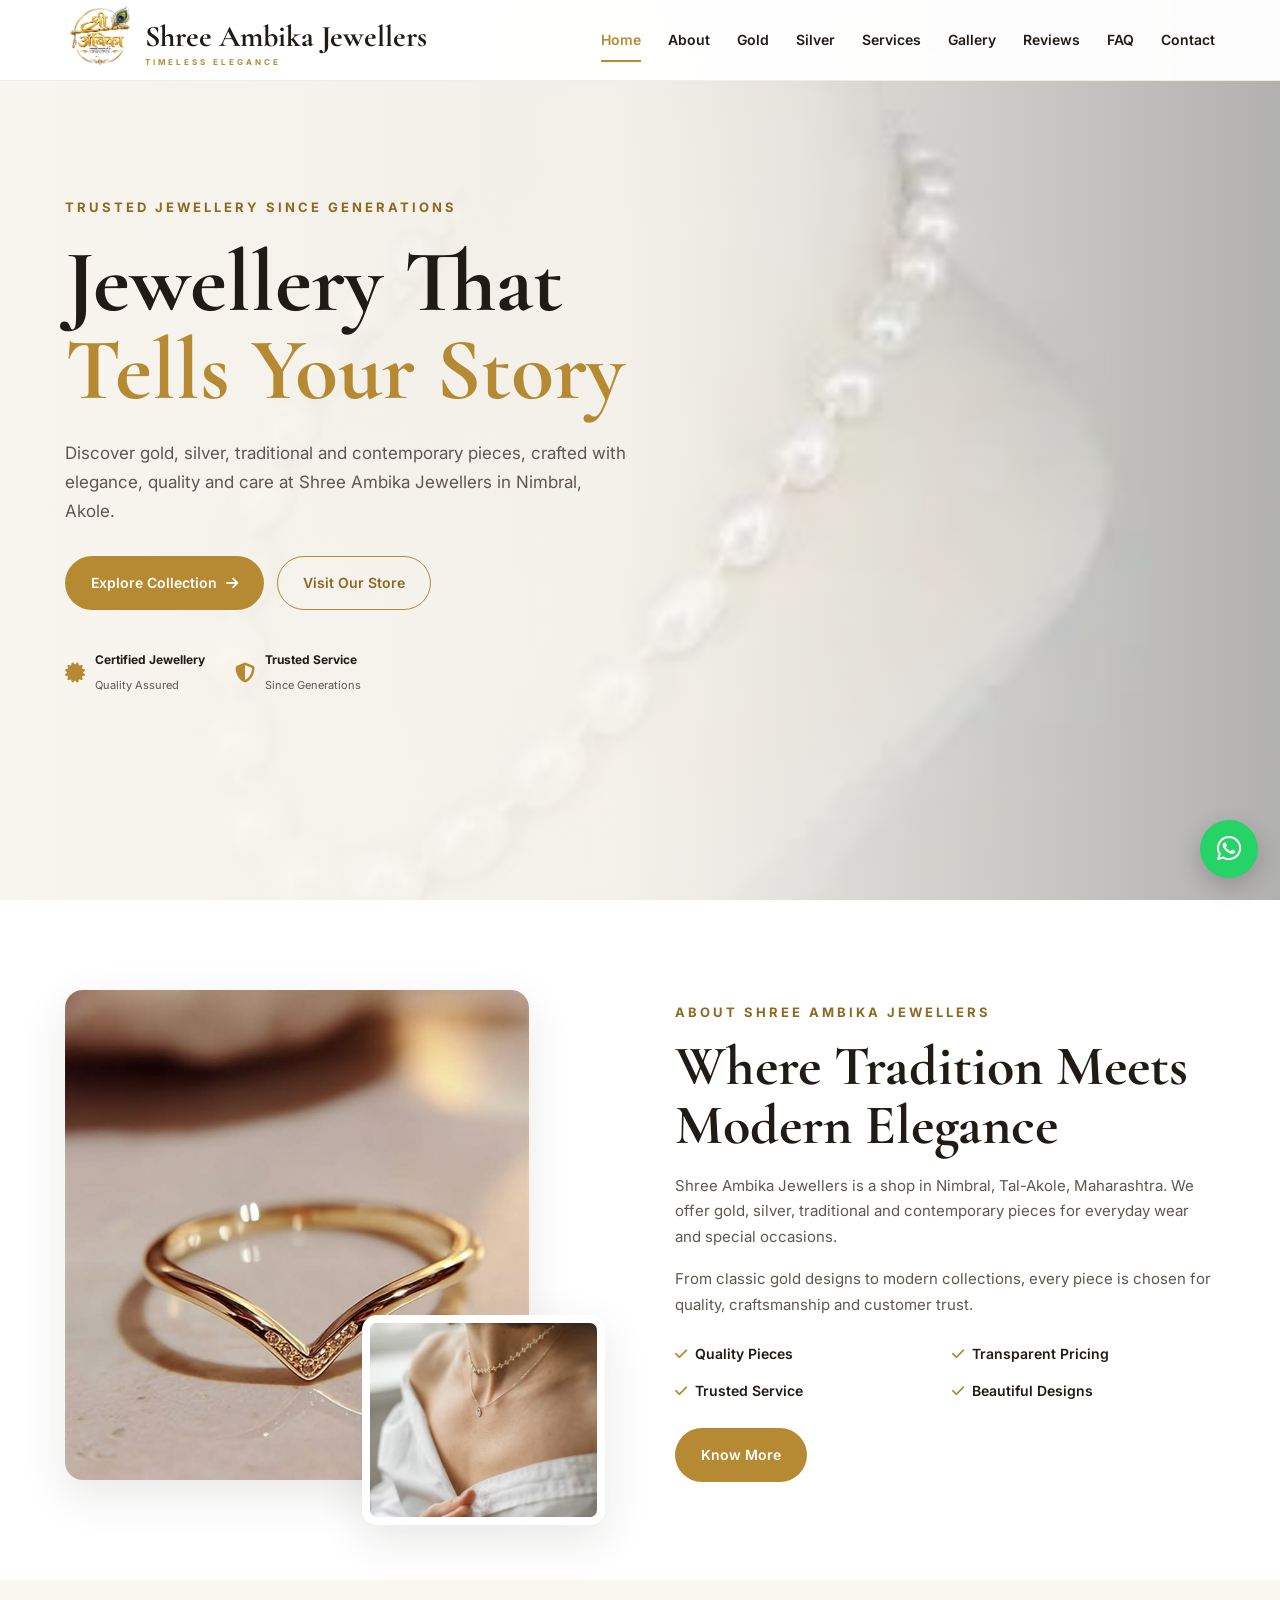
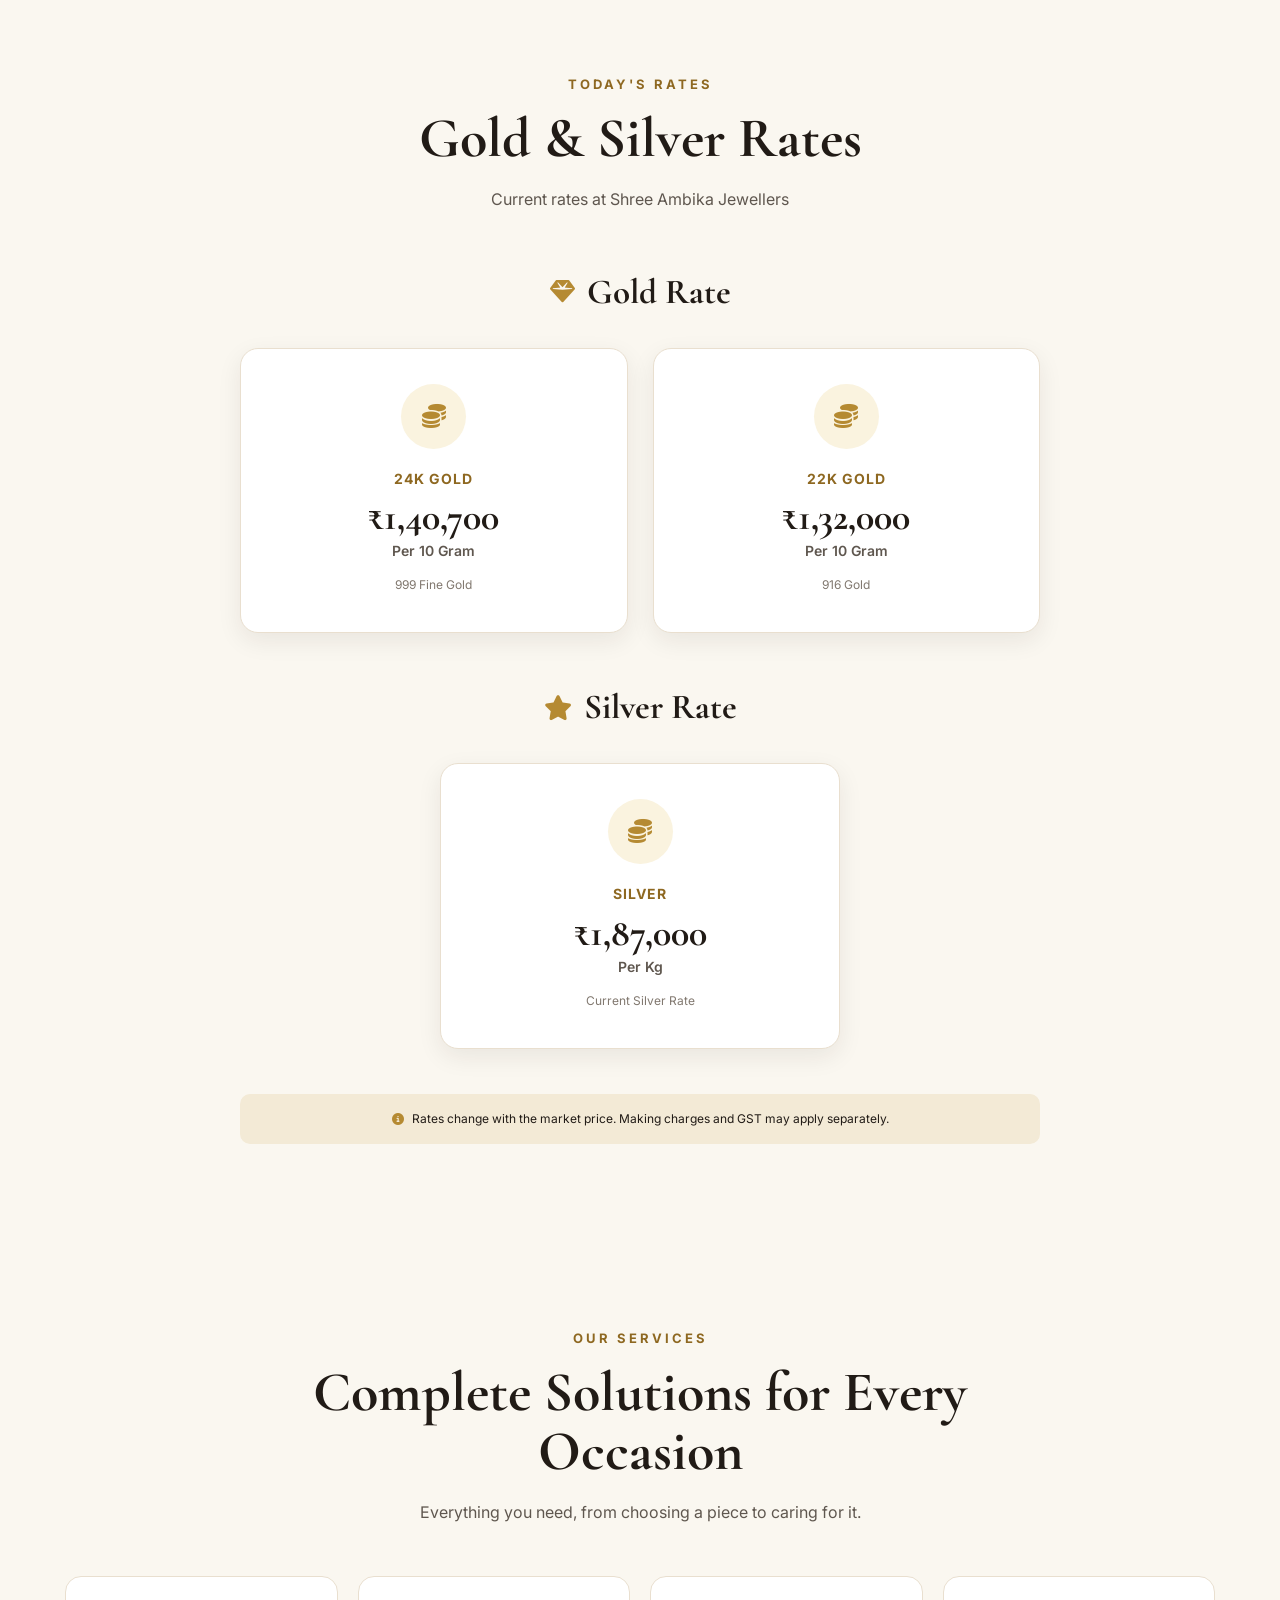
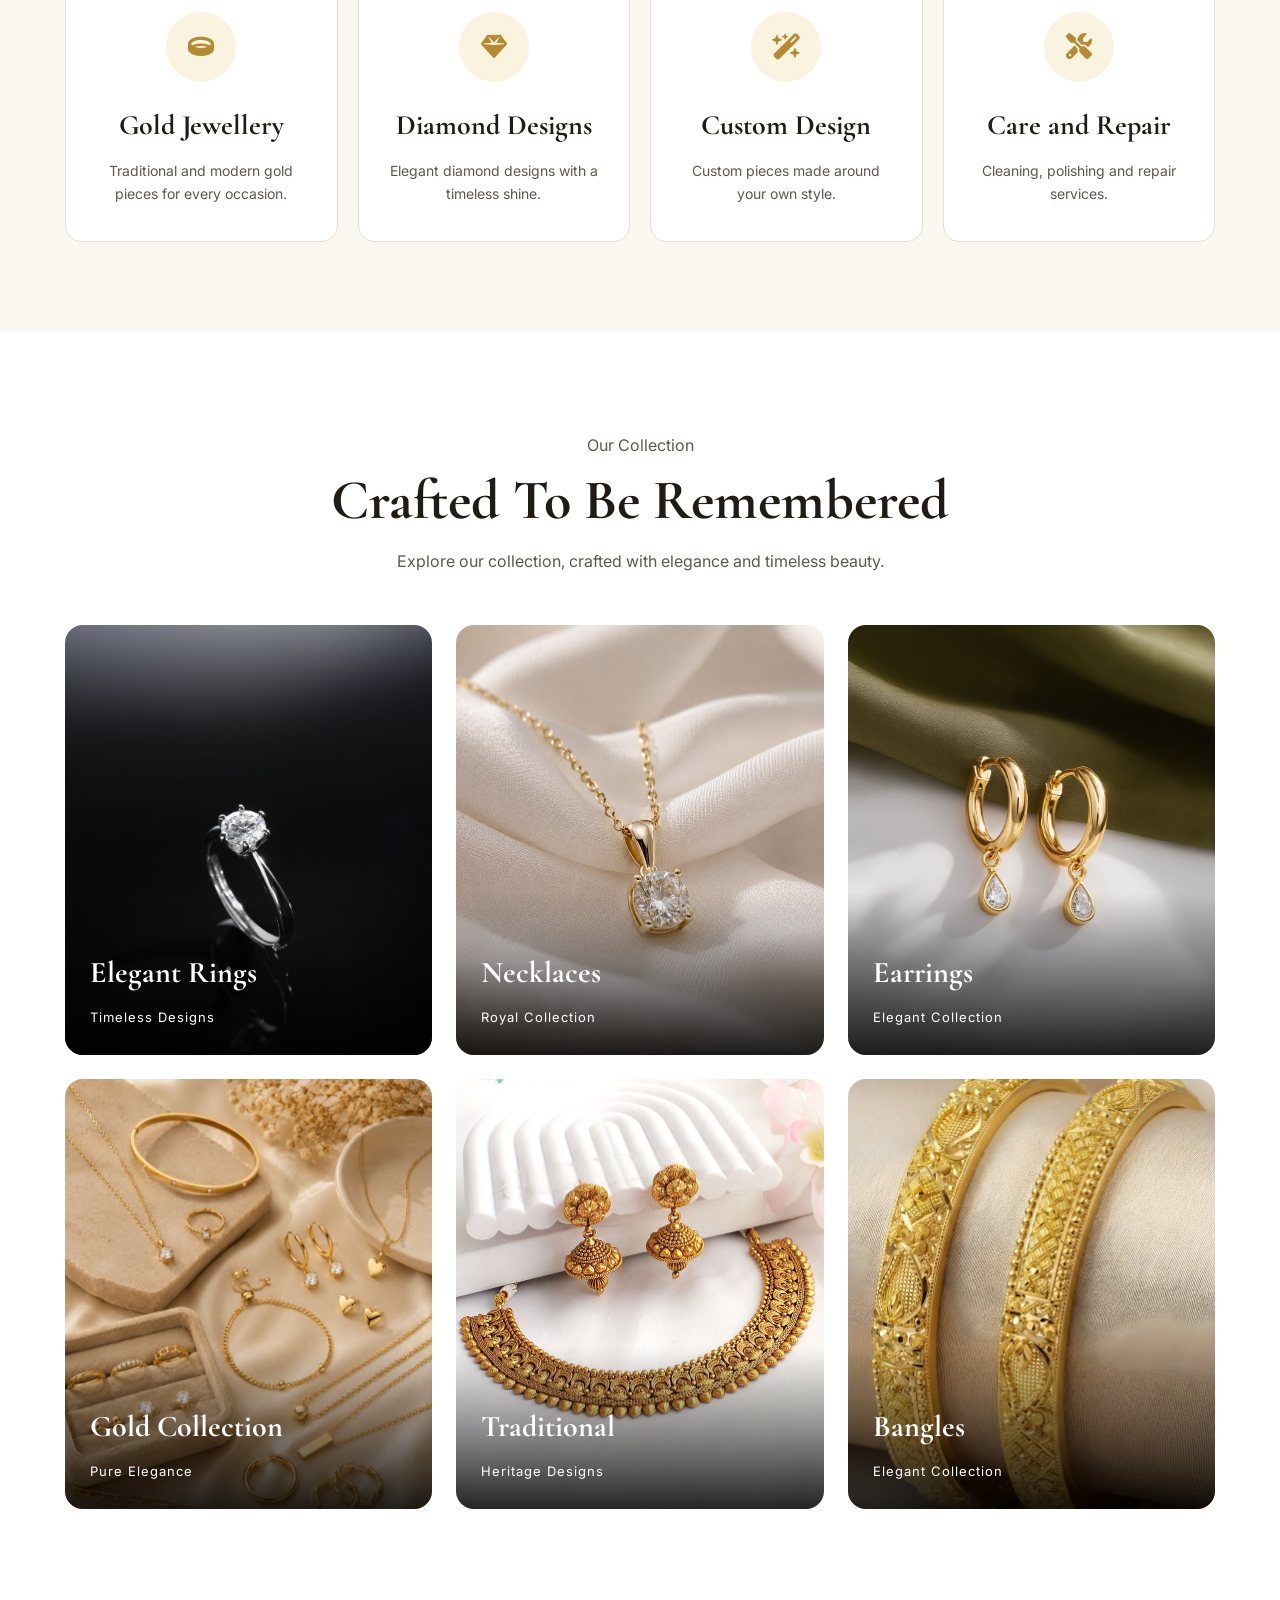
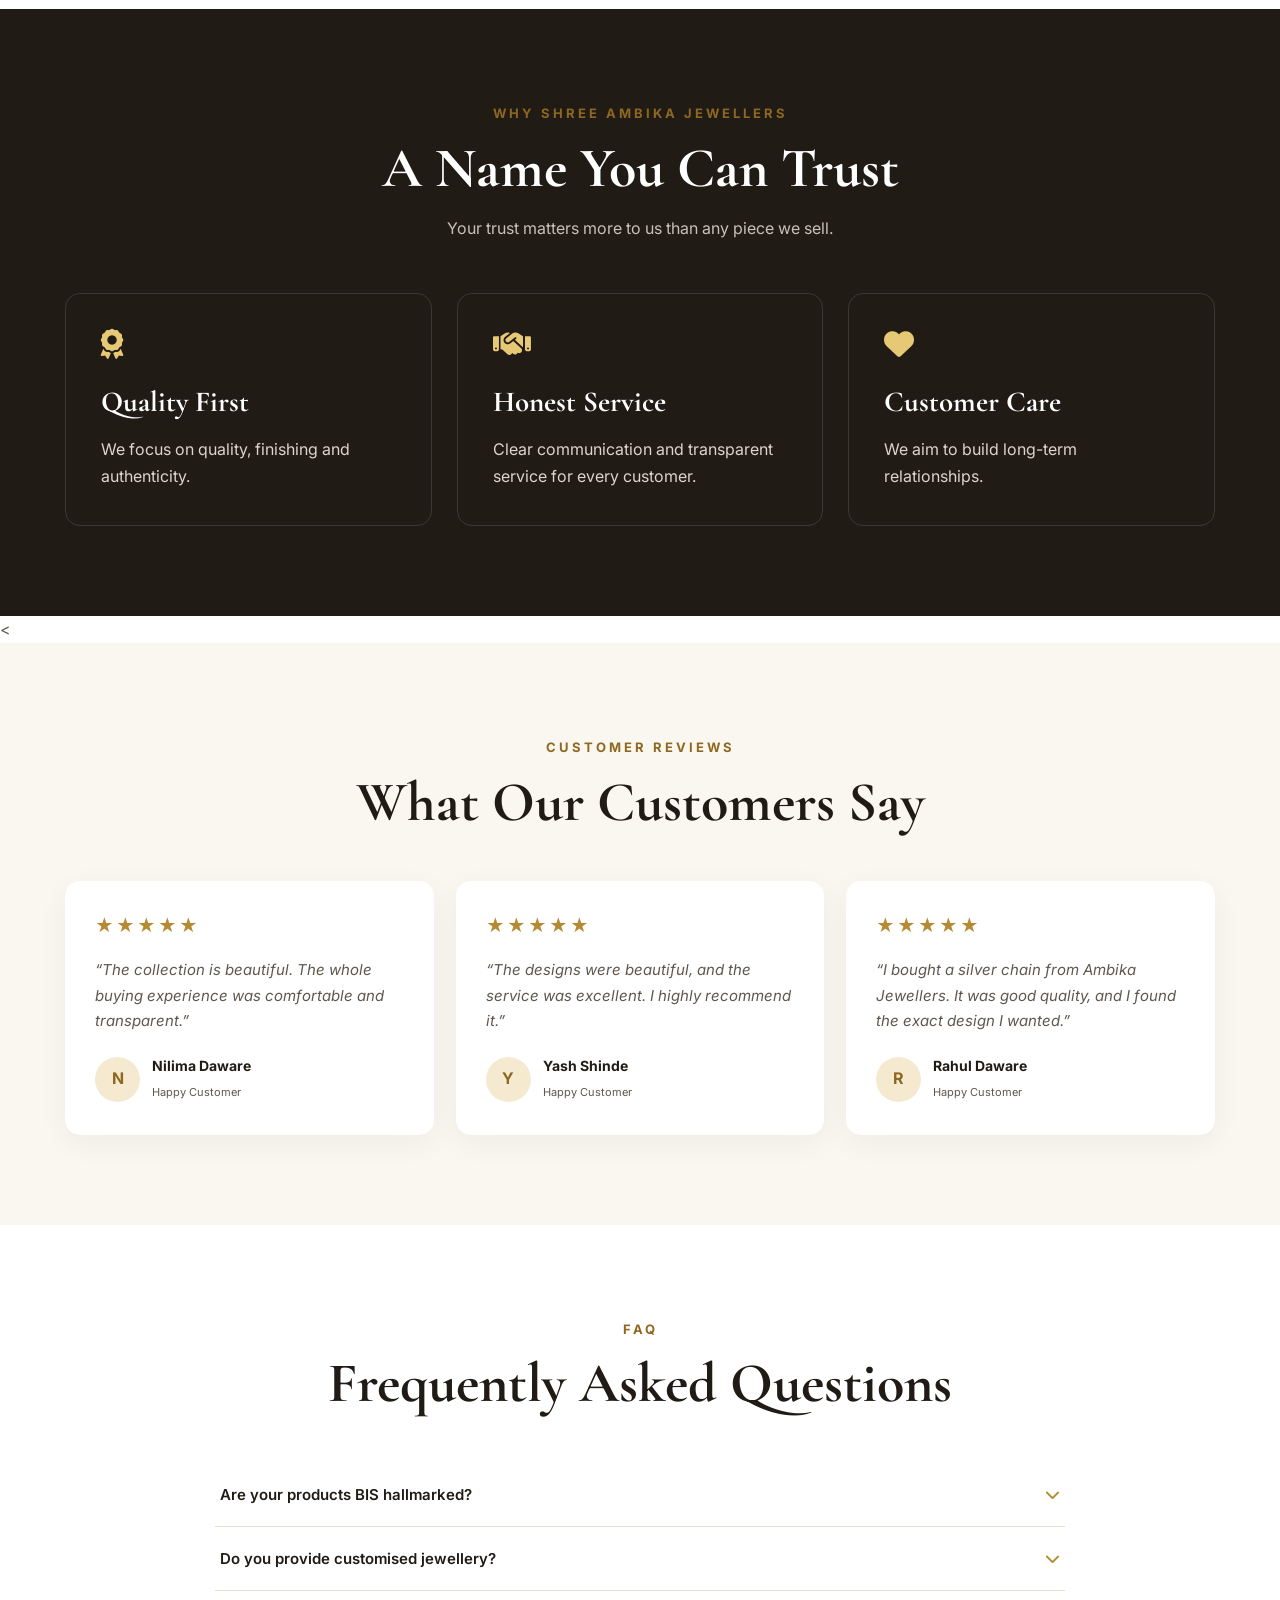
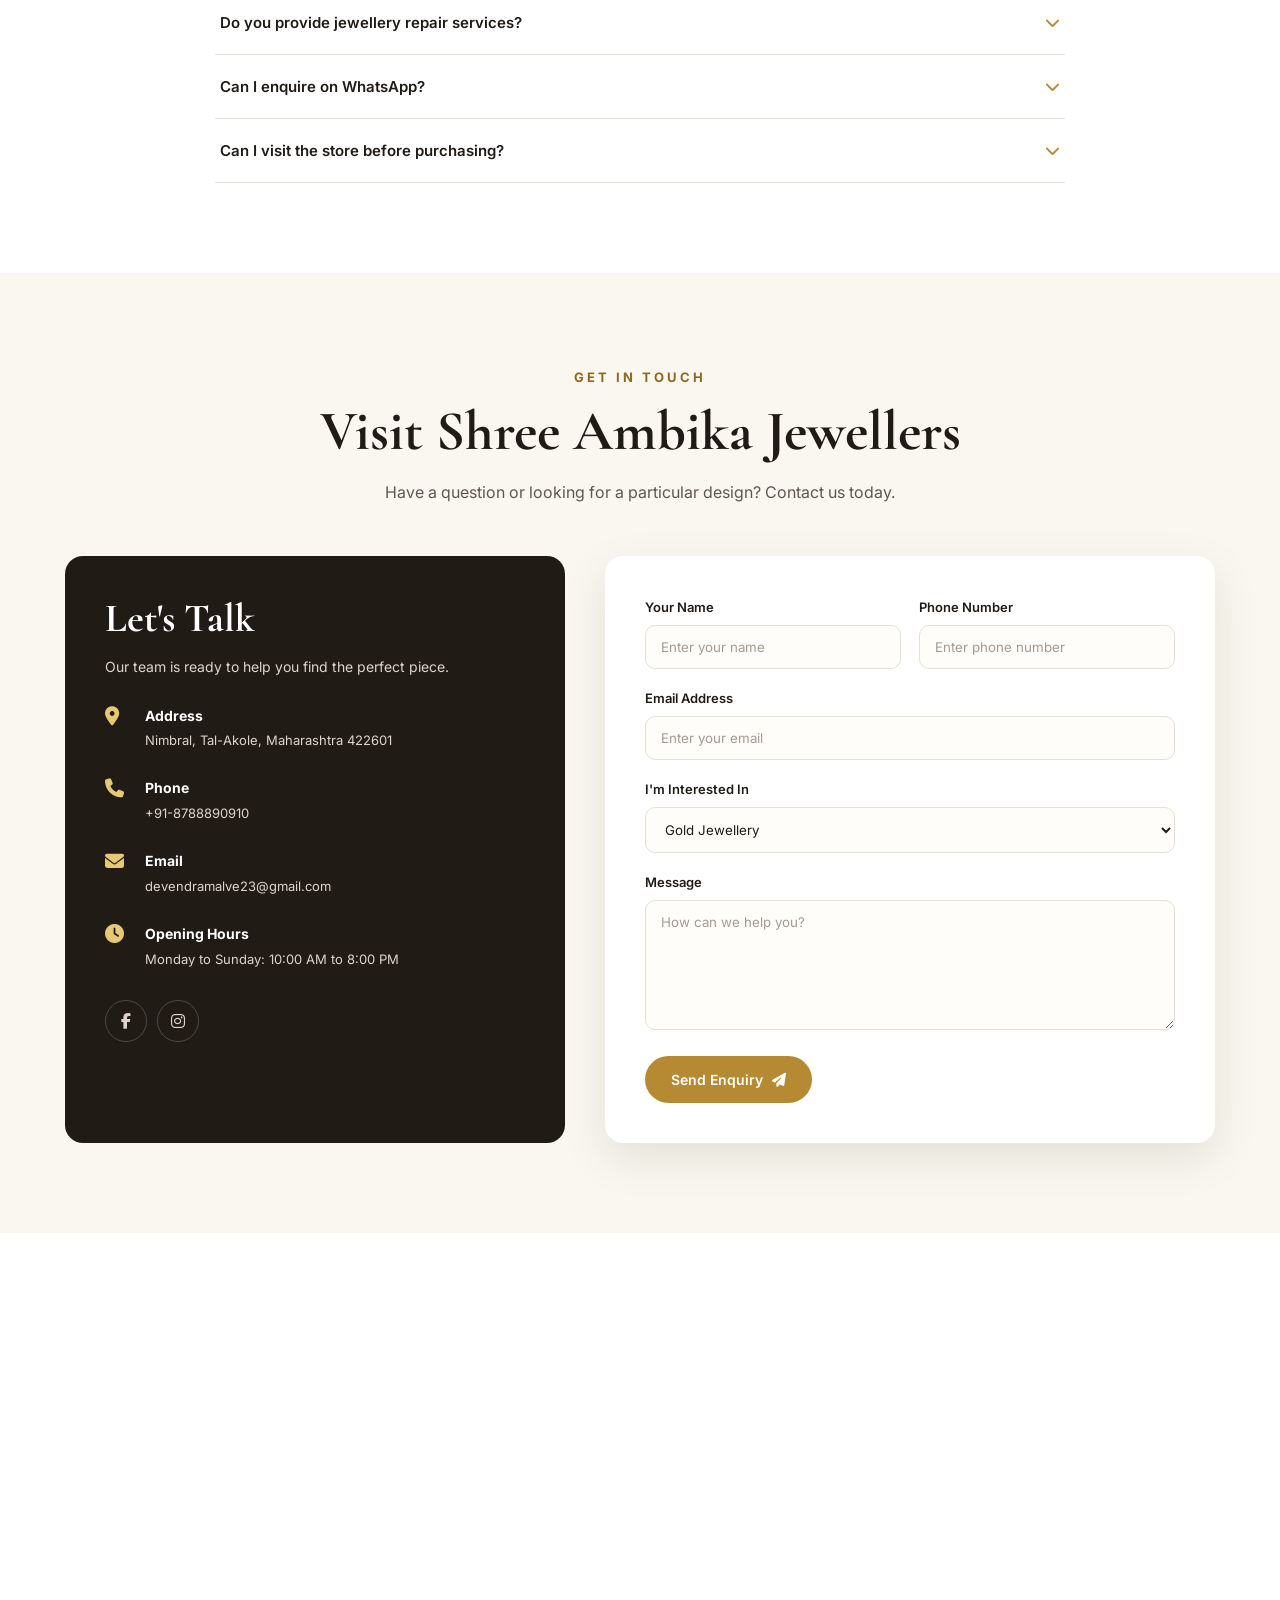
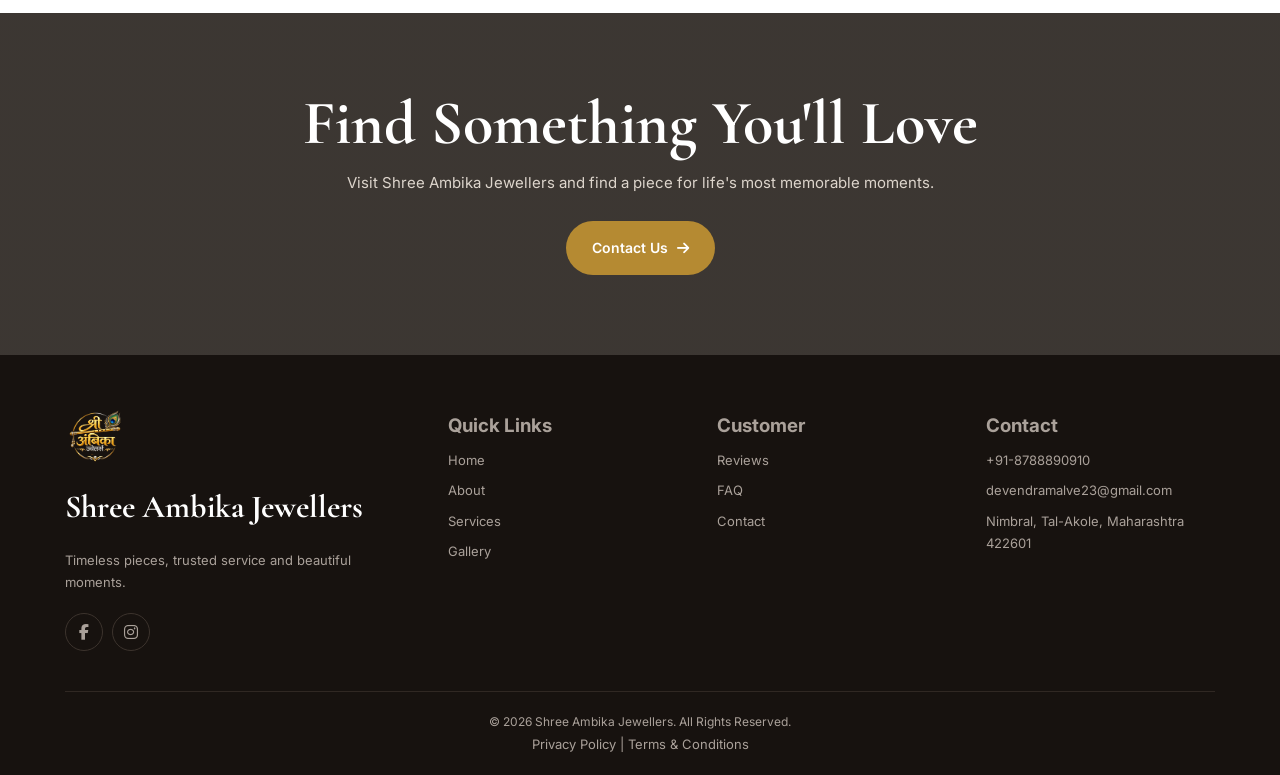
==== commit 0982109f: "Updated" ====
--- a/index.html
+++ b/index.html
@@ -166,7 +166,7 @@
 
             <a href="#home" class="logo">
 
-                <i class="fa-solid fa-gem" aria-hidden="true"></i>
+                <img src="images/logo.png" alt="Shree Ambika Jewellers logo" class="logo-img">
 
                 <div>
                     Shree Ambika Jewellers
@@ -993,6 +993,28 @@
 
                     <button class="faq-question" aria-expanded="false">
 
+                        Are your products BIS hallmarked?
+
+                        <i class="fa-solid fa-chevron-down" aria-hidden="true"></i>
+
+                    </button>
+
+                    <div class="faq-answer">
+
+                        <p>
+                            Yes, every piece of gold jewellery we sell is BIS hallmarked and 
+                            comes with a certificate of purity. We believe in complete transparency,
+                            so you can verify the purity of your purchase anytime.
+                        </p>
+
+                    </div>
+
+                </div>
+
+                <div class="faq-item reveal">
+
+                    <button class="faq-question" aria-expanded="false">
+
                         Do you provide customised jewellery?
 
                         <i class="fa-solid fa-chevron-down" aria-hidden="true"></i>
@@ -1323,7 +1345,7 @@
 
                     <div class="footer-logo">
 
-                        <i class="fa-solid fa-gem" aria-hidden="true"></i>
+                        <img src="images/logo.png" alt="Shree Ambika Jewellers logo" class="footer-logo-img">
 
                         Shree Ambika Jewellers
 
@@ -1401,7 +1423,11 @@
 
                 <br>
 
-                <small>Last updated: <time datetime="2026-10">October 2026</time></small>
+        <p>
+        <a href="privacy-policy.html">Privacy Policy</a>
+        <span>|</span>
+        <a href="terms-and-conditions.html">Terms &amp; Conditions</a>
+        </p>
 
             </div>
 
--- a/style.css
+++ b/style.css
@@ -2119,4 +2119,15 @@
 .skip-link:focus {
     left: 10px;
     top: 10px;
-}+}
+.logo-img {
+  height: 70px;
+  width: auto;
+}
+
+.footer-logo-img {
+  height: 60px;
+  width: auto;
+  display: block;
+  margin-bottom: 10px;
+}
